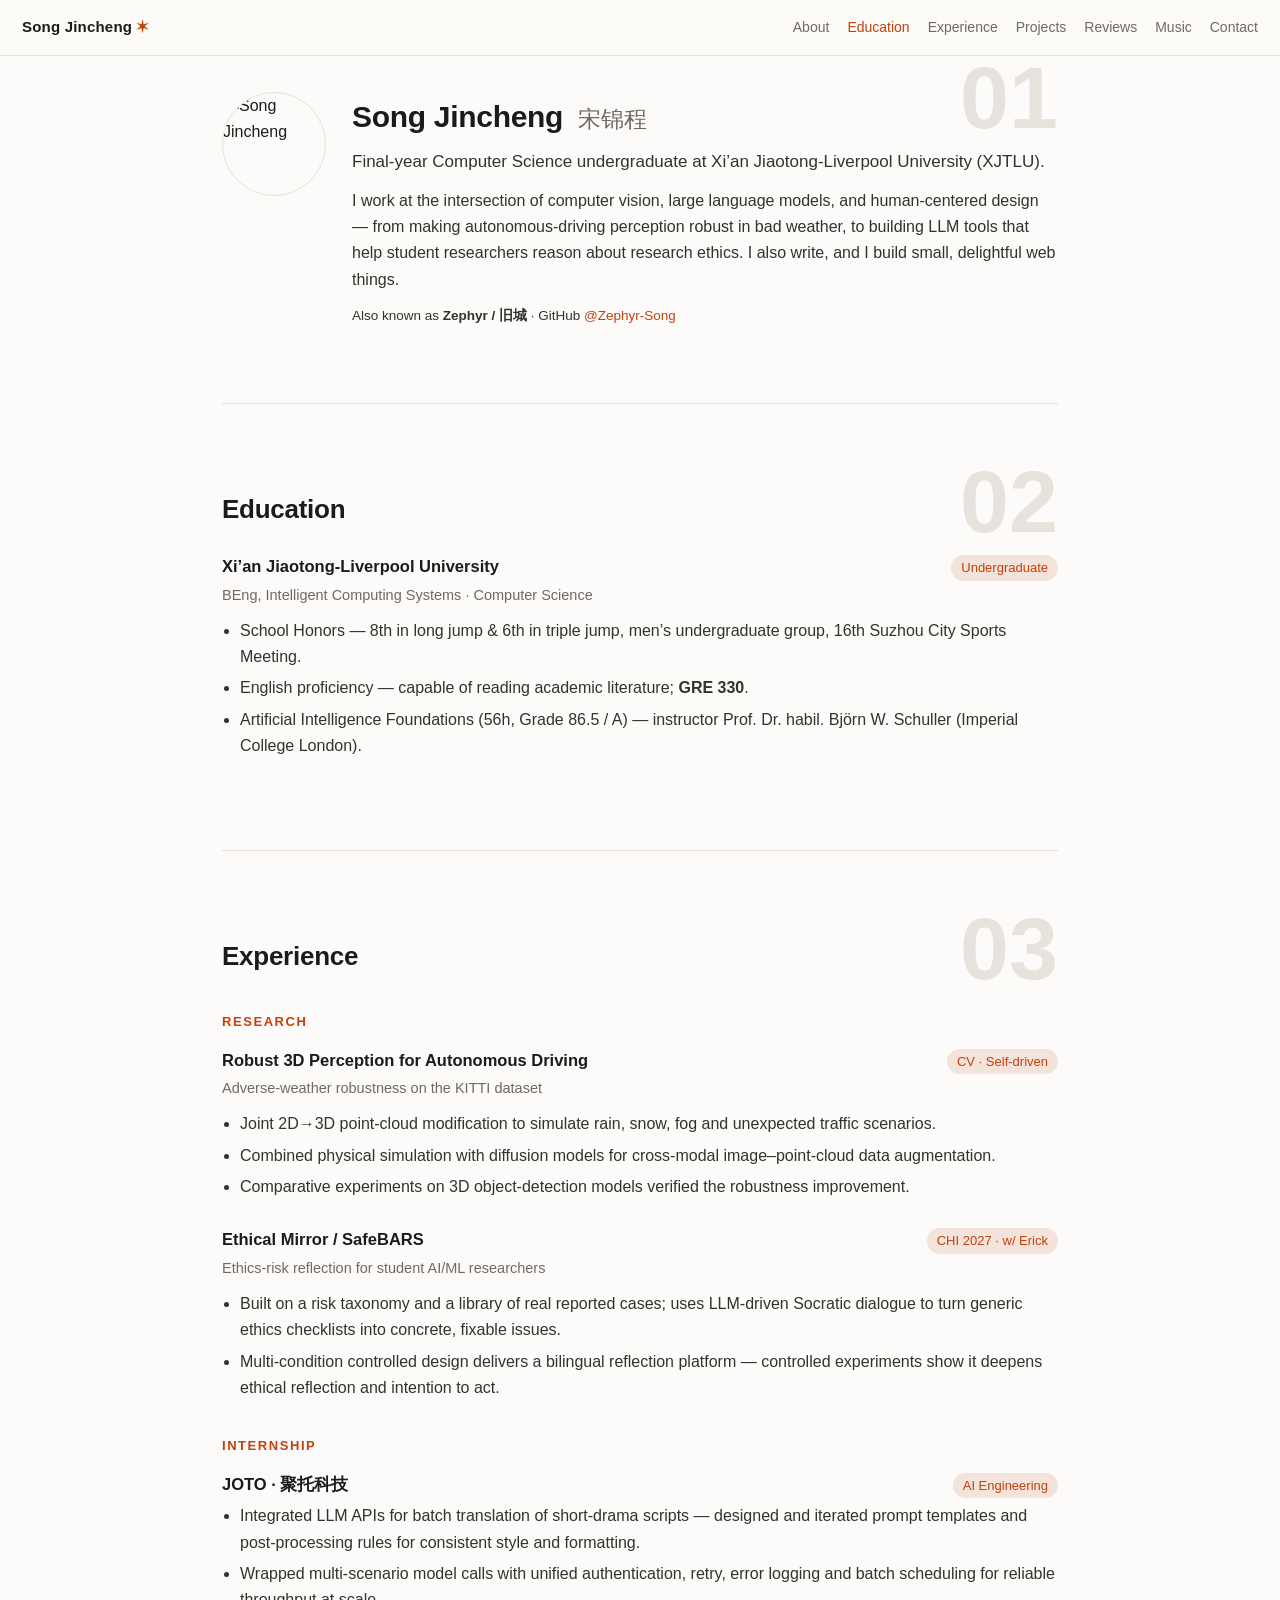
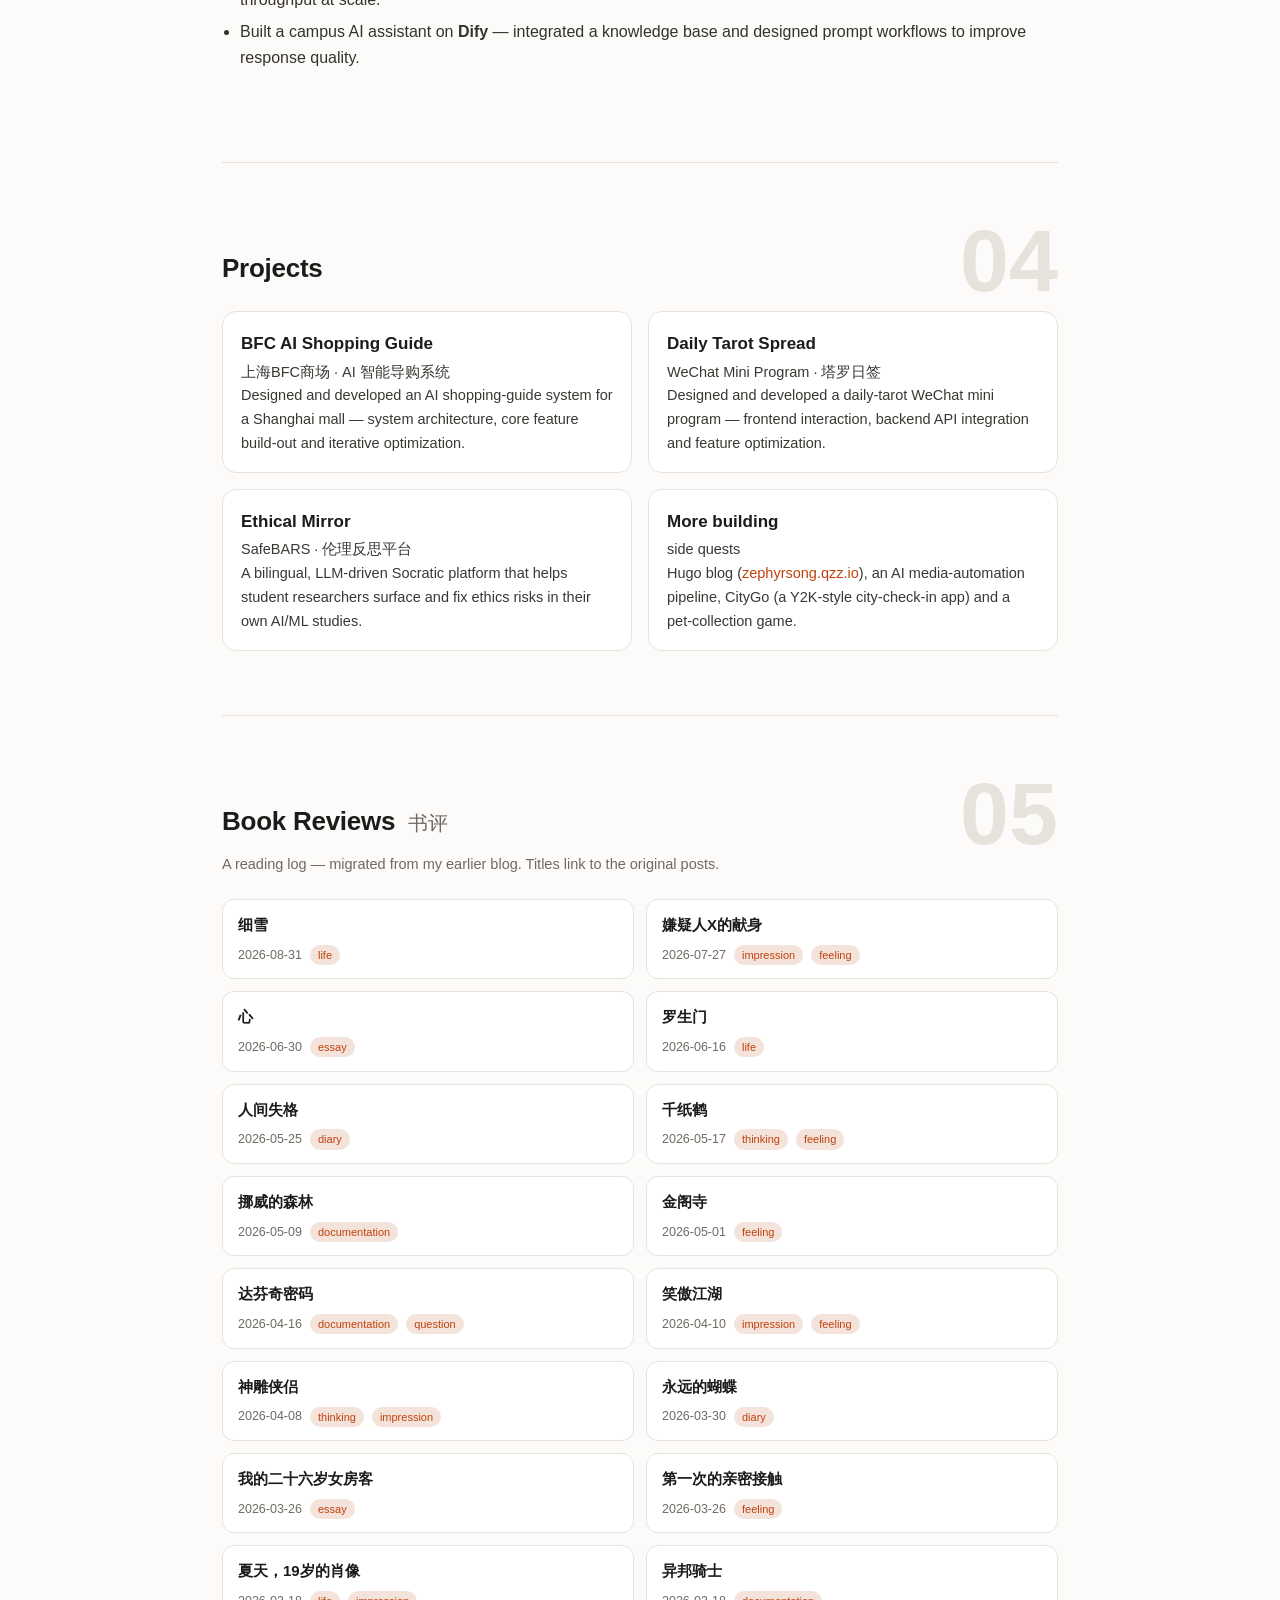
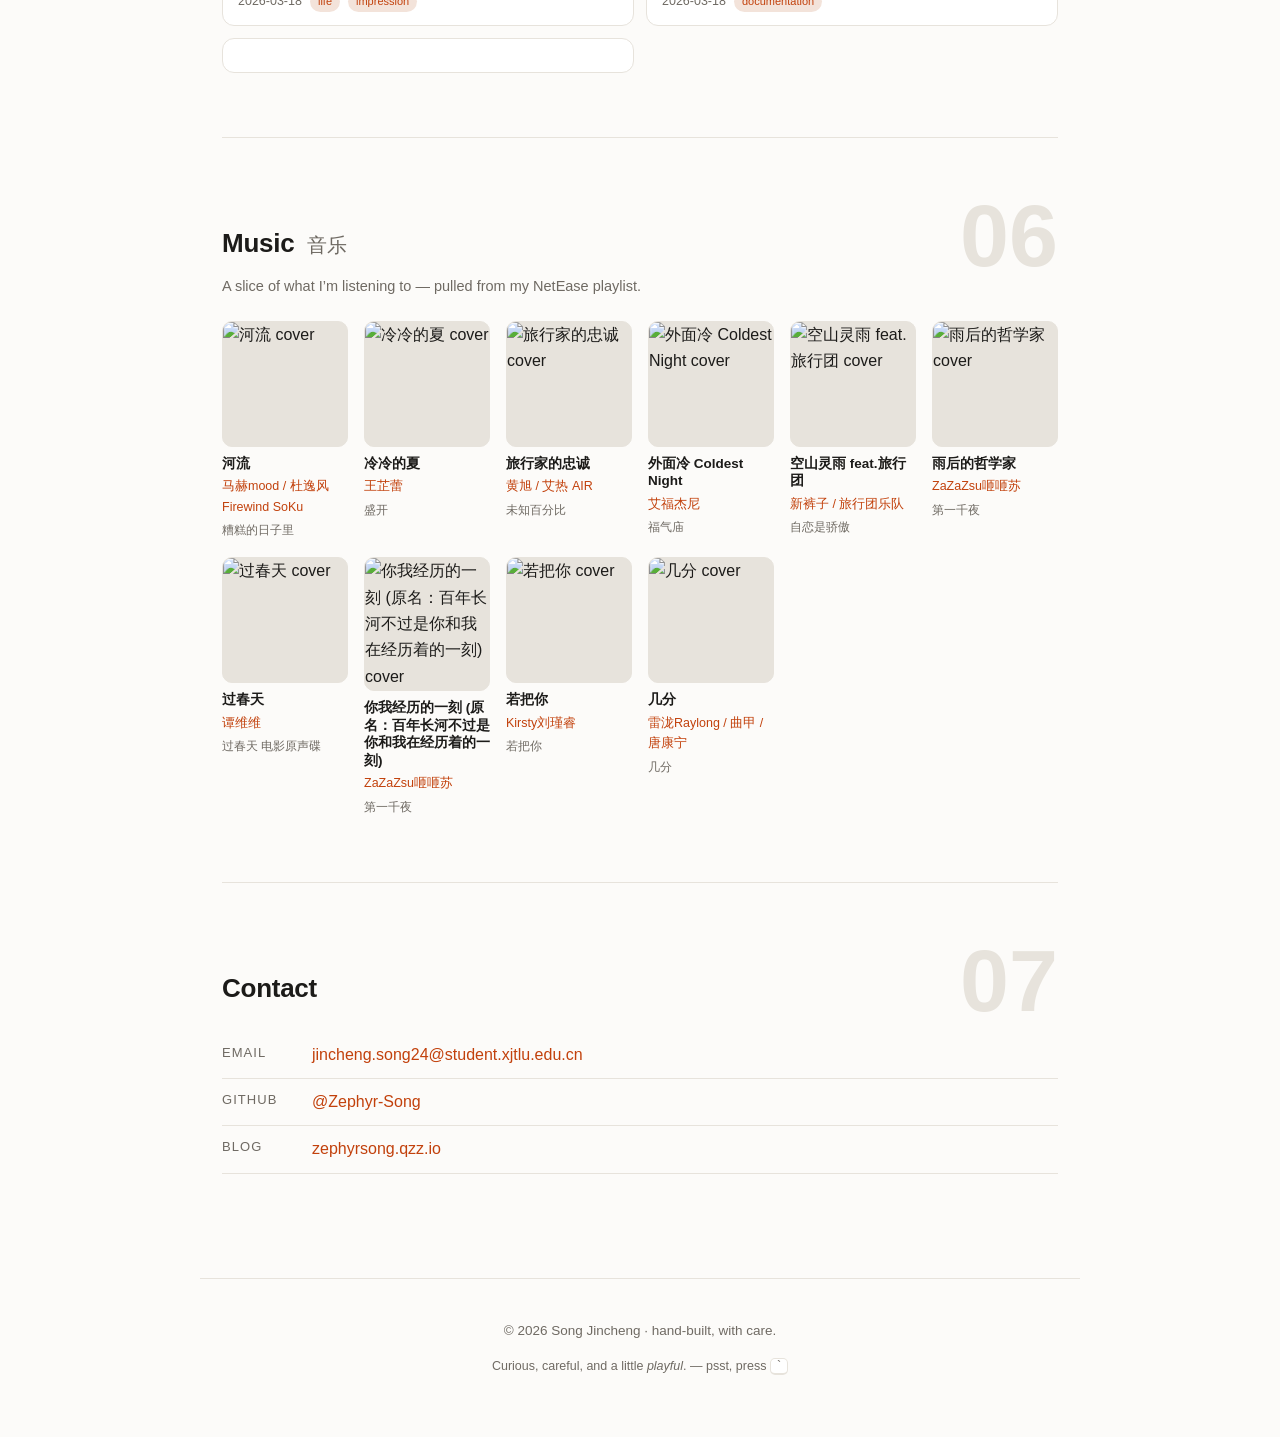
==== index.html @ d96e7414 "Build hand-crafted personal site: academic single-page, with book-review & music modules" ====
<!DOCTYPE html>
<html lang="en">
<head>
  <meta charset="utf-8">
  <meta name="viewport" content="width=device-width, initial-scale=1">
  <title>Song Jincheng &middot; 宋锦程</title>
  <meta name="description" content="Song Jincheng (宋锦程) — CS undergraduate at XJTLU. CV, research, projects, book reviews and music.">
  <link rel="stylesheet" href="assets/css/style.css">
</head>
<body>

    <header class="nav" id="top">
      <a class="brand" href="#top">Song Jincheng <span class="brand-mark">&#10038;</span></a>
      <nav class="nav-links">
        <a href="#about">About</a>
        <a href="#education">Education</a>
        <a href="#experience">Experience</a>
        <a href="#projects">Projects</a>
        <a href="#reviews">Reviews</a>
        <a href="#music">Music</a>
        <a href="#contact">Contact</a>
      </nav>
    </header>
<main>

    <section class="section" id="about">
      <div class="sec-num">01</div>
      <div class="about-inner">
        <img class="avatar" src="https://github.com/Zephyr-Song.png" alt="Song Jincheng">
        <div class="about-text">
          <h1>Song Jincheng <span class="cn">宋锦程</span></h1>
          <p class="lede">Final-year Computer Science undergraduate at Xi&rsquo;an Jiaotong-Liverpool University (XJTLU).</p>
          <p>I work at the intersection of computer vision, large language models, and human-centered design &mdash; from making autonomous-driving perception robust in bad weather, to building LLM tools that help student researchers reason about research ethics. I also write, and I build small, delightful web things.</p>
          <p class="micro">Also known as <strong>Zephyr / 旧城</strong> &middot; GitHub <a href="https://github.com/Zephyr-Song" target="_blank" rel="noopener">@Zephyr-Song</a></p>
        </div>
      </div>
    </section>

    <section class="section" id="education">
      <div class="sec-num">02</div>
      <h2>Education</h2>
      <div class="entry">
        <div class="entry-head">
          <span class="entry-where">Xi&rsquo;an Jiaotong-Liverpool University</span>
          <span class="entry-when">Undergraduate</span>
        </div>
        <div class="entry-sub">BEng, Intelligent Computing Systems &middot; Computer Science</div>
        <ul class="bullets">
          <li>School Honors &mdash; 8th in long jump &amp; 6th in triple jump, men&rsquo;s undergraduate group, 16th Suzhou City Sports Meeting.</li>
          <li>English proficiency &mdash; capable of reading academic literature; <strong>GRE 330</strong>.</li>
          <li>Artificial Intelligence Foundations (56h, Grade 86.5 / A) &mdash; instructor Prof. Dr. habil. Bj&ouml;rn W. Schuller (Imperial College London).</li>
        </ul>
      </div>
    </section>

    <section class="section" id="experience">
      <div class="sec-num">03</div>
      <h2>Experience</h2>

      <h3 class="grp">Research</h3>
      <div class="entry">
        <div class="entry-head"><span class="entry-where">Robust 3D Perception for Autonomous Driving</span><span class="entry-when">CV &middot; Self-driven</span></div>
        <div class="entry-sub">Adverse-weather robustness on the KITTI dataset</div>
        <ul class="bullets">
          <li>Joint 2D&rarr;3D point-cloud modification to simulate rain, snow, fog and unexpected traffic scenarios.</li>
          <li>Combined physical simulation with diffusion models for cross-modal image&ndash;point-cloud data augmentation.</li>
          <li>Comparative experiments on 3D object-detection models verified the robustness improvement.</li>
        </ul>
      </div>
      <div class="entry">
        <div class="entry-head"><span class="entry-where">Ethical Mirror / SafeBARS</span><span class="entry-when">CHI 2027 &middot; w/ Erick</span></div>
        <div class="entry-sub">Ethics-risk reflection for student AI/ML researchers</div>
        <ul class="bullets">
          <li>Built on a risk taxonomy and a library of real reported cases; uses LLM-driven Socratic dialogue to turn generic ethics checklists into concrete, fixable issues.</li>
          <li>Multi-condition controlled design delivers a bilingual reflection platform &mdash; controlled experiments show it deepens ethical reflection and intention to act.</li>
        </ul>
      </div>

      <h3 class="grp">Internship</h3>
      <div class="entry">
        <div class="entry-head"><span class="entry-where">JOTO &middot; 聚托科技</span><span class="entry-when">AI Engineering</span></div>
        <ul class="bullets">
          <li>Integrated LLM APIs for batch translation of short-drama scripts &mdash; designed and iterated prompt templates and post-processing rules for consistent style and formatting.</li>
          <li>Wrapped multi-scenario model calls with unified authentication, retry, error logging and batch scheduling for reliable throughput at scale.</li>
          <li>Built a campus AI assistant on <strong>Dify</strong> &mdash; integrated a knowledge base and designed prompt workflows to improve response quality.</li>
        </ul>
      </div>
    </section>

    <section class="section" id="projects">
      <div class="sec-num">04</div>
      <h2>Projects</h2>
      <div class="cards">
        <div class="card">
          <h3>BFC AI Shopping Guide</h3>
          <p class="card-sub">上海BFC商场 &middot; AI 智能导购系统</p>
          <p>Designed and developed an AI shopping-guide system for a Shanghai mall &mdash; system architecture, core feature build-out and iterative optimization.</p>
        </div>
        <div class="card">
          <h3>Daily Tarot Spread</h3>
          <p class="card-sub">WeChat Mini Program &middot; 塔罗日签</p>
          <p>Designed and developed a daily-tarot WeChat mini program &mdash; frontend interaction, backend API integration and feature optimization.</p>
        </div>
        <div class="card">
          <h3>Ethical Mirror</h3>
          <p class="card-sub">SafeBARS &middot; 伦理反思平台</p>
          <p>A bilingual, LLM-driven Socratic platform that helps student researchers surface and fix ethics risks in their own AI/ML studies.</p>
        </div>
        <div class="card">
          <h3>More building</h3>
          <p class="card-sub">side quests</p>
          <p>Hugo blog (<a href="https://zephyrsong.qzz.io" target="_blank" rel="noopener">zephyrsong.qzz.io</a>), an AI media-automation pipeline, CityGo (a Y2K-style city-check-in app) and a pet-collection game.</p>
        </div>
      </div>
    </section>

    <section class="section" id="reviews">
      <div class="sec-num">05</div>
      <h2>Book Reviews <span class="cn">书评</span></h2>
      <p class="sec-note">A reading log &mdash; migrated from my earlier blog. Titles link to the original posts.</p>
      <div class="rev-grid">
      <a class="rev" href="https://zephyr-song.github.io/post/xi-xue.html" target="_blank" rel="noopener">
        <span class="rev-title">细雪</span>
        <span class="rev-meta"><span class="rev-date">2026-08-31</span><span class="tag">life</span></span>
      </a>
      <a class="rev" href="https://zephyr-song.github.io/post/xian-yi-ren-X-de-xian-shen.html" target="_blank" rel="noopener">
        <span class="rev-title">嫌疑人X的献身</span>
        <span class="rev-meta"><span class="rev-date">2026-07-27</span><span class="tag">impression</span><span class="tag">feeling</span></span>
      </a>
      <a class="rev" href="https://zephyr-song.github.io/post/xin.html" target="_blank" rel="noopener">
        <span class="rev-title">心</span>
        <span class="rev-meta"><span class="rev-date">2026-06-30</span><span class="tag">essay</span></span>
      </a>
      <a class="rev" href="https://zephyr-song.github.io/post/luo-sheng-men.html" target="_blank" rel="noopener">
        <span class="rev-title">罗生门</span>
        <span class="rev-meta"><span class="rev-date">2026-06-16</span><span class="tag">life</span></span>
      </a>
      <a class="rev" href="https://zephyr-song.github.io/post/ren-jian-shi-ge.html" target="_blank" rel="noopener">
        <span class="rev-title">人间失格</span>
        <span class="rev-meta"><span class="rev-date">2026-05-25</span><span class="tag">diary</span></span>
      </a>
      <a class="rev" href="https://zephyr-song.github.io/post/qian-zhi-he.html" target="_blank" rel="noopener">
        <span class="rev-title">千纸鹤</span>
        <span class="rev-meta"><span class="rev-date">2026-05-17</span><span class="tag">thinking</span><span class="tag">feeling</span></span>
      </a>
      <a class="rev" href="https://zephyr-song.github.io/post/nuo-wei-de-sen-lin.html" target="_blank" rel="noopener">
        <span class="rev-title">挪威的森林</span>
        <span class="rev-meta"><span class="rev-date">2026-05-09</span><span class="tag">documentation</span></span>
      </a>
      <a class="rev" href="https://zephyr-song.github.io/post/jin-ge-si.html" target="_blank" rel="noopener">
        <span class="rev-title">金阁寺</span>
        <span class="rev-meta"><span class="rev-date">2026-05-01</span><span class="tag">feeling</span></span>
      </a>
      <a class="rev" href="https://zephyr-song.github.io/post/da-fen-qi-mi-ma.html" target="_blank" rel="noopener">
        <span class="rev-title">达芬奇密码</span>
        <span class="rev-meta"><span class="rev-date">2026-04-16</span><span class="tag">documentation</span><span class="tag">question</span></span>
      </a>
      <a class="rev" href="https://zephyr-song.github.io/post/xiao-ao-jiang-hu.html" target="_blank" rel="noopener">
        <span class="rev-title">笑傲江湖</span>
        <span class="rev-meta"><span class="rev-date">2026-04-10</span><span class="tag">impression</span><span class="tag">feeling</span></span>
      </a>
      <a class="rev" href="https://zephyr-song.github.io/post/shen-diao-xia-lv.html" target="_blank" rel="noopener">
        <span class="rev-title">神雕侠侣</span>
        <span class="rev-meta"><span class="rev-date">2026-04-08</span><span class="tag">thinking</span><span class="tag">impression</span></span>
      </a>
      <a class="rev" href="https://zephyr-song.github.io/post/yong-yuan-de-hu-die.html" target="_blank" rel="noopener">
        <span class="rev-title">永远的蝴蝶</span>
        <span class="rev-meta"><span class="rev-date">2026-03-30</span><span class="tag">diary</span></span>
      </a>
      <a class="rev" href="https://zephyr-song.github.io/post/wo-de-er-shi-liu-sui-nv-fang-ke.html" target="_blank" rel="noopener">
        <span class="rev-title">我的二十六岁女房客</span>
        <span class="rev-meta"><span class="rev-date">2026-03-26</span><span class="tag">essay</span></span>
      </a>
      <a class="rev" href="https://zephyr-song.github.io/post/di-yi-ci-de-qin-mi-jie-chu.html" target="_blank" rel="noopener">
        <span class="rev-title">第一次的亲密接触</span>
        <span class="rev-meta"><span class="rev-date">2026-03-26</span><span class="tag">feeling</span></span>
      </a>
      <a class="rev" href="https://zephyr-song.github.io/post/xia-tian-%EF%BC%8C19-sui-de-xiao-xiang.html" target="_blank" rel="noopener">
        <span class="rev-title">夏天，19岁的肖像</span>
        <span class="rev-meta"><span class="rev-date">2026-03-18</span><span class="tag">life</span><span class="tag">impression</span></span>
      </a>
      <a class="rev" href="https://zephyr-song.github.io/post/yi-bang-qi-shi.html" target="_blank" rel="noopener">
        <span class="rev-title">异邦骑士</span>
        <span class="rev-meta"><span class="rev-date">2026-03-18</span><span class="tag">documentation</span></span>
      </a>
      <a class="rev" href="https://zephyr-song.github.io/" target="_blank" rel="noopener">
        <span class="rev-title"></span>
        <span class="rev-meta"><span class="rev-date"></span></span>
      </a>
      </div>
    </section>

    <section class="section" id="music">
      <div class="sec-num">06</div>
      <h2>Music <span class="cn">音乐</span></h2>
      <p class="sec-note">A slice of what I&rsquo;m listening to &mdash; pulled from my NetEase playlist.</p>
      <div class="song-grid">
      <a class="song" href="https://music.163.com/song/1984760613" target="_blank" rel="noopener">
        <img class="song-cover" src="https://p1.music.126.net/5ErjBLJU9mWMwHNBQy1m-Q==/109951167911889678.jpg" alt="河流 cover" loading="lazy">
        <span class="song-name">河流</span>
        <span class="song-artist">马赫mood / 杜逸风 Firewind SoKu</span>
        <span class="song-album">糟糕的日子里</span>
      </a>
      <a class="song" href="https://music.163.com/song/301422" target="_blank" rel="noopener">
        <img class="song-cover" src="https://p1.music.126.net/EYix8CdqZOviMZ_Euqau9w==/109951165646254921.jpg" alt="冷冷的夏 cover" loading="lazy">
        <span class="song-name">冷冷的夏</span>
        <span class="song-artist">王芷蕾</span>
        <span class="song-album">盛开</span>
      </a>
      <a class="song" href="https://music.163.com/song/2079429439" target="_blank" rel="noopener">
        <img class="song-cover" src="https://p1.music.126.net/SCmkhEuQrtuNfhMI4yd2zw==/109951172952616050.jpg" alt="旅行家的忠诚 cover" loading="lazy">
        <span class="song-name">旅行家的忠诚</span>
        <span class="song-artist">黄旭 / 艾热 AIR</span>
        <span class="song-album">未知百分比</span>
      </a>
      <a class="song" href="https://music.163.com/song/1982964017" target="_blank" rel="noopener">
        <img class="song-cover" src="https://p1.music.126.net/Ys5vNDeYfrZpRXInlh3t5g==/109951167893726311.jpg" alt="外面冷 Coldest Night cover" loading="lazy">
        <span class="song-name">外面冷 Coldest Night</span>
        <span class="song-artist">艾福杰尼</span>
        <span class="song-album">福气庙</span>
      </a>
      <a class="song" href="https://music.163.com/song/2712645752" target="_blank" rel="noopener">
        <img class="song-cover" src="https://p1.music.126.net/arfLbEKWiZlHnSkC-FQacw==/109951172161804297.jpg" alt="空山灵雨 feat.旅行团 cover" loading="lazy">
        <span class="song-name">空山灵雨 feat.旅行团</span>
        <span class="song-artist">新裤子 / 旅行团乐队</span>
        <span class="song-album">自恋是骄傲</span>
      </a>
      <a class="song" href="https://music.163.com/song/2649850191" target="_blank" rel="noopener">
        <img class="song-cover" src="https://p1.music.126.net/mcywVZFTWOiB92rH5fM8LA==/109951170242389679.jpg" alt="雨后的哲学家 cover" loading="lazy">
        <span class="song-name">雨后的哲学家</span>
        <span class="song-artist">ZaZaZsu咂咂苏</span>
        <span class="song-album">第一千夜</span>
      </a>
      <a class="song" href="https://music.163.com/song/1346093339" target="_blank" rel="noopener">
        <img class="song-cover" src="https://p1.music.126.net/R0zGFUOIUdm0JQK9oS71ZQ==/109951163927210402.jpg" alt="过春天 cover" loading="lazy">
        <span class="song-name">过春天</span>
        <span class="song-artist">谭维维</span>
        <span class="song-album">过春天 电影原声碟</span>
      </a>
      <a class="song" href="https://music.163.com/song/2655065698" target="_blank" rel="noopener">
        <img class="song-cover" src="https://p1.music.126.net/mcywVZFTWOiB92rH5fM8LA==/109951170242389679.jpg" alt="你我经历的一刻 (原名：百年长河不过是你和我在经历着的一刻) cover" loading="lazy">
        <span class="song-name">你我经历的一刻 (原名：百年长河不过是你和我在经历着的一刻)</span>
        <span class="song-artist">ZaZaZsu咂咂苏</span>
        <span class="song-album">第一千夜</span>
      </a>
      <a class="song" href="https://music.163.com/song/865632948" target="_blank" rel="noopener">
        <img class="song-cover" src="https://p1.music.126.net/M877M2-VhWZiLPVFORf9iQ==/109951163401482434.jpg" alt="若把你 cover" loading="lazy">
        <span class="song-name">若把你</span>
        <span class="song-artist">Kirsty刘瑾睿</span>
        <span class="song-album">若把你</span>
      </a>
      <a class="song" href="https://music.163.com/song/2156910268" target="_blank" rel="noopener">
        <img class="song-cover" src="https://p1.music.126.net/YWKXvgtSxP_M3h4VdBZxtQ==/109951169598064133.jpg" alt="几分 cover" loading="lazy">
        <span class="song-name">几分</span>
        <span class="song-artist">雷泷Raylong / 曲甲 / 唐康宁</span>
        <span class="song-album">几分</span>
      </a>
      </div>
    </section>

    <section class="section" id="contact">
      <div class="sec-num">07</div>
      <h2>Contact</h2>
      <ul class="contact-list">
        <li><span>Email</span><a href="mailto:jincheng.song24@student.xjtlu.edu.cn">jincheng.song24@student.xjtlu.edu.cn</a></li>
        <li><span>GitHub</span><a href="https://github.com/Zephyr-Song" target="_blank" rel="noopener">@Zephyr-Song</a></li>
        <li><span>Blog</span><a href="https://zephyrsong.qzz.io" target="_blank" rel="noopener">zephyrsong.qzz.io</a></li>
      </ul>
    </section>
</main>

    <footer class="footer">
      <p>&copy; 2026 Song Jincheng &middot; hand-built, with care.</p>
      <p class="foot-note">Curious, careful, and a little <em>playful</em>. &mdash; psst, press <kbd>`</kbd></p>
    </footer>
<script src="assets/js/main.js"></script>
</body>
</html>
---- assets/css/style.css ----
:root{
  --bg:#fcfbf9;
  --fg:#1c1b19;
  --muted:#6f6a63;
  --line:#e7e3dc;
  --accent:#c2410c;
  --accent-soft:#f3e3da;
  --card:#ffffff;
  --maxw:880px;
  --nav-h:56px;
  --sans:-apple-system,BlinkMacSystemFont,"Segoe UI",Roboto,"Helvetica Neue","PingFang SC","Hiragino Sans GB","Microsoft YaHei",sans-serif;
}
*{box-sizing:border-box;}
html{scroll-behavior:smooth;}
body{
  margin:0;background:var(--bg);color:var(--fg);
  font-family:var(--sans);font-size:16px;line-height:1.65;
  -webkit-font-smoothing:antialiased;
}
a{color:var(--accent);text-decoration:none;}
a:hover{text-decoration:underline;}

/* ---------- nav ---------- */
.nav{
  position:fixed;top:0;left:0;right:0;height:var(--nav-h);z-index:50;
  display:flex;align-items:center;justify-content:space-between;
  padding:0 22px;background:rgba(252,251,249,.86);
  backdrop-filter:saturate(180%) blur(10px);border-bottom:1px solid var(--line);
}
.brand{font-weight:700;letter-spacing:.2px;color:var(--fg);font-size:15px;}
.brand:hover{text-decoration:none;}
.brand-mark{color:var(--accent);}
.nav-links{display:flex;gap:18px;}
.nav-links a{color:var(--muted);font-size:14px;font-weight:500;}
.nav-links a:hover,.nav-links a.active{color:var(--accent);text-decoration:none;}

/* ---------- layout ---------- */
main{max-width:var(--maxw);margin:0 auto;padding:0 22px;}
.section{position:relative;padding:84px 0 64px;border-top:1px solid var(--line);scroll-margin-top:var(--nav-h);}
.section:first-of-type{border-top:none;}
.sec-num{
  position:absolute;top:54px;right:0;font-size:88px;font-weight:800;
  color:var(--line);line-height:1;user-select:none;pointer-events:none;
}
h2{font-size:26px;margin:0 0 22px;letter-spacing:-.01em;}
h3.grp{font-size:13px;text-transform:uppercase;letter-spacing:.12em;color:var(--accent);margin:34px 0 14px;}
.cn{color:var(--muted);font-weight:500;font-size:.78em;margin-left:.3em;}
.sec-note{color:var(--muted);margin:-12px 0 22px;font-size:14.5px;}

/* ---------- about ---------- */
.about-inner{display:flex;gap:26px;align-items:flex-start;margin-top:8px;}
.avatar{width:104px;height:104px;border-radius:50%;object-fit:cover;border:1px solid var(--line);flex:none;}
.about-text h1{font-size:30px;margin:0 0 6px;letter-spacing:-.01em;}
.lede{font-size:17px;color:var(--fg);margin:0 0 12px;}
.about-text p{margin:0 0 12px;color:#34322e;}
.micro{font-size:13.5px;color:var(--muted);}

/* ---------- entries ---------- */
.entry{margin-bottom:26px;}
.entry-head{display:flex;justify-content:space-between;align-items:baseline;gap:12px;flex-wrap:wrap;}
.entry-where{font-weight:650;font-size:16.5px;}
.entry-when{font-size:13px;color:var(--accent);background:var(--accent-soft);padding:2px 10px;border-radius:999px;white-space:nowrap;}
.entry-sub{color:var(--muted);font-size:14.5px;margin:3px 0 10px;}
.bullets{margin:0;padding-left:18px;color:#34322e;}
.bullets li{margin:5px 0;}

/* ---------- cards ---------- */
.cards{display:grid;grid-template-columns:repeat(2,1fr);gap:16px;}
.card{background:var(--card);border:1px solid var(--line);border-radius:14px;padding:18px 18px 16px;transition:transform .15s ease,box-shadow .15s ease;}
.card:hover{transform:translateY(-3px);box-shadow:0 8px 24px rgba(0,0,0,.06);}
.card h3{margin:0 0 2px;font-size:17px;}
.card-sub{color:var(--accent);font-size:13px;margin:0 0 10px;font-weight:500;}
.card p{margin:0;font-size:14.5px;color:#3a3833;}

/* ---------- book reviews ---------- */
.rev-grid{display:grid;grid-template-columns:repeat(2,1fr);gap:12px;}
.rev{display:block;background:var(--card);border:1px solid var(--line);border-radius:12px;padding:13px 15px;transition:border-color .15s ease,transform .15s ease;}
.rev:hover{border-color:var(--accent);transform:translateY(-2px);text-decoration:none;}
.rev-title{display:block;font-weight:600;color:var(--fg);font-size:15px;margin-bottom:7px;}
.rev-meta{display:flex;align-items:center;gap:8px;flex-wrap:wrap;}
.rev-date{font-size:12.5px;color:var(--muted);}
.tag{font-size:11px;color:var(--accent);background:var(--accent-soft);padding:1px 8px;border-radius:999px;}

/* ---------- music ---------- */
.song-grid{display:grid;grid-template-columns:repeat(auto-fill,minmax(120px,1fr));gap:16px;}
.song{display:flex;flex-direction:column;gap:4px;color:var(--fg);}
.song:hover{text-decoration:none;}
.song-cover{width:100%;aspect-ratio:1/1;border-radius:10px;object-fit:cover;border:1px solid var(--line);background:var(--line);}
.song-name{font-weight:600;font-size:13.5px;line-height:1.3;margin-top:4px;}
.song-artist{font-size:12.5px;color:var(--accent);}
.song-album{font-size:12px;color:var(--muted);overflow:hidden;text-overflow:ellipsis;white-space:nowrap;}

/* ---------- contact ---------- */
.contact-list{list-style:none;padding:0;margin:0;}
.contact-list li{display:flex;gap:16px;padding:10px 0;border-bottom:1px solid var(--line);}
.contact-list span{width:74px;color:var(--muted);font-size:13px;text-transform:uppercase;letter-spacing:.08em;flex:none;}

/* ---------- footer ---------- */
.footer{max-width:var(--maxw);margin:40px auto 0;padding:28px 22px 60px;border-top:1px solid var(--line);color:var(--muted);font-size:13.5px;text-align:center;}
.foot-note{margin:6px 0 0;font-size:12.5px;}
.foot-note kbd{background:var(--card);border:1px solid var(--line);border-bottom-width:2px;border-radius:5px;padding:0 6px;font-family:var(--sans);}

/* ---------- responsive ---------- */
@media (max-width:640px){
  .nav-links{gap:12px;font-size:13px;}
  .nav-links a{font-size:13px;}
  .sec-num{font-size:64px;top:60px;}
  .about-inner{flex-direction:column;gap:16px;}
  .cards,.rev-grid{grid-template-columns:1fr;}
  .song-grid{grid-template-columns:repeat(auto-fill,minmax(100px,1fr));}
}
@media (max-width:420px){
  .nav{padding:0 12px;}
  .nav-links{gap:9px;}
}
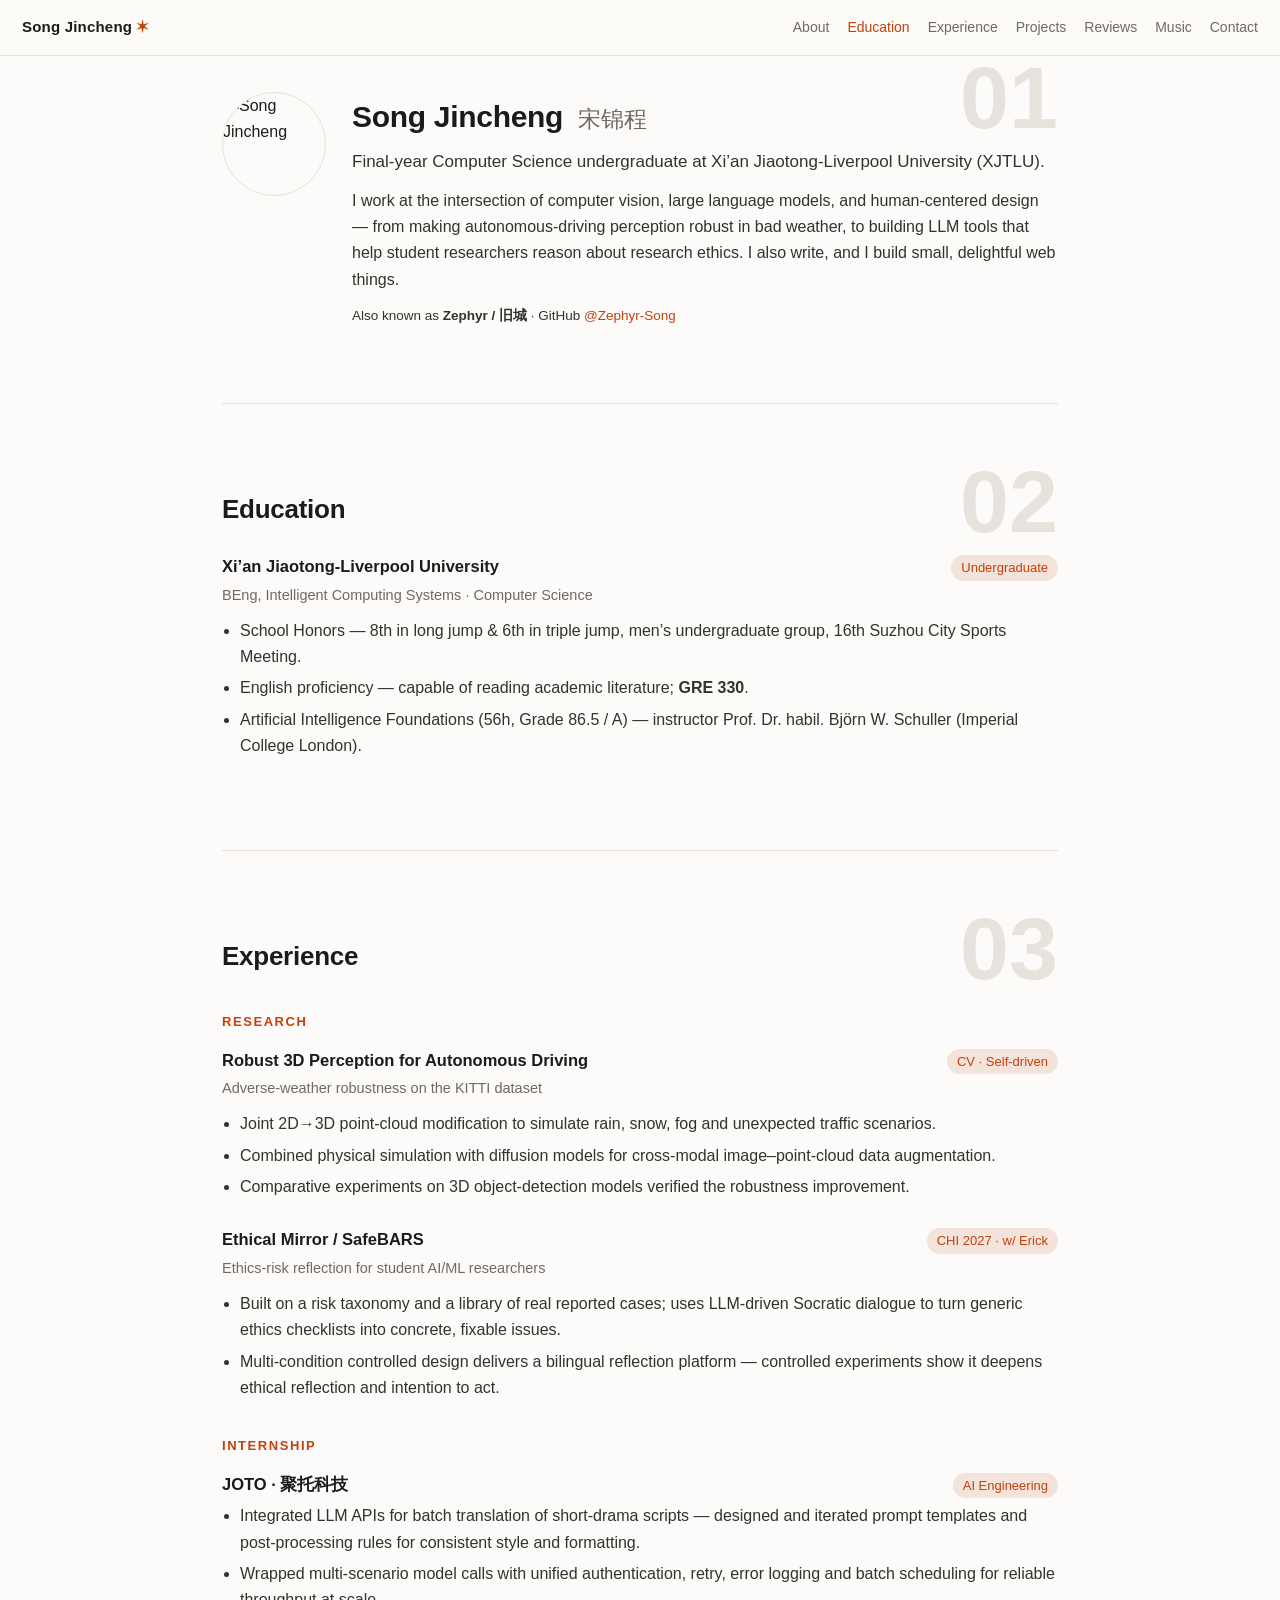
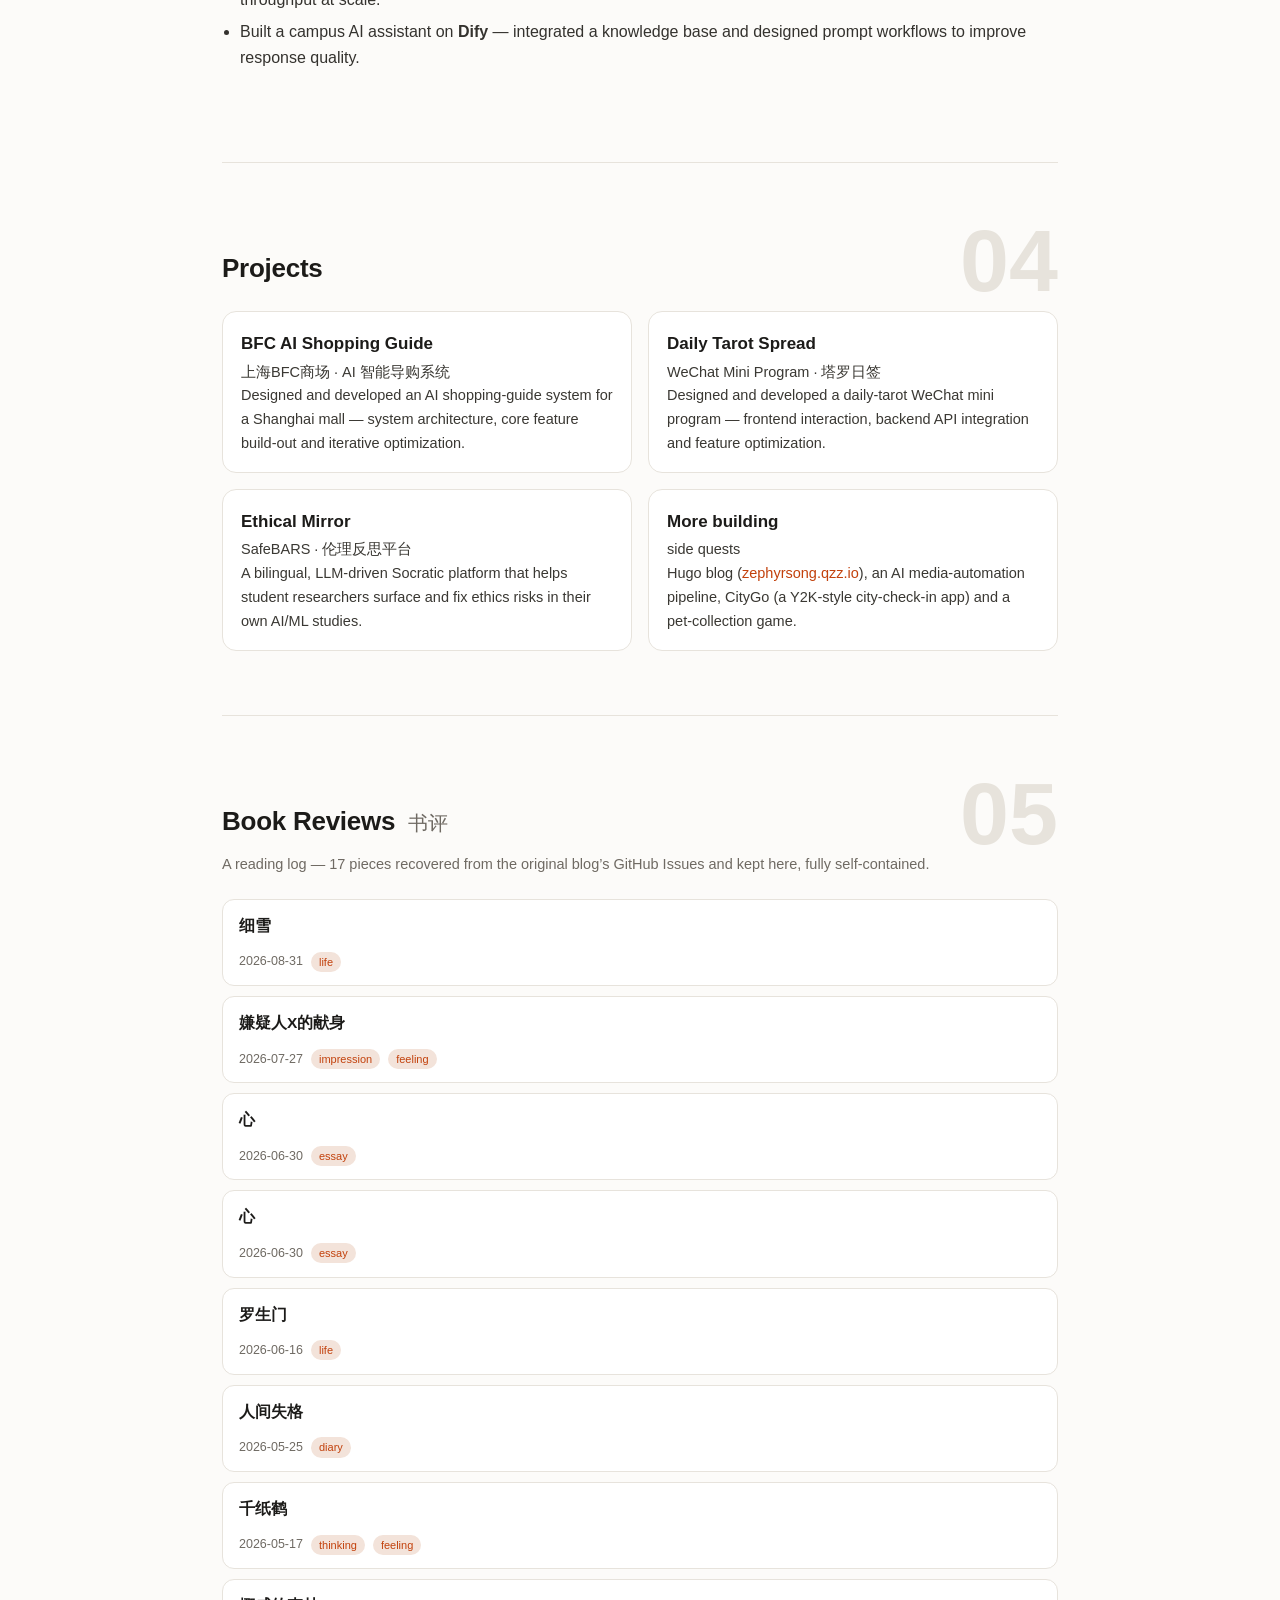
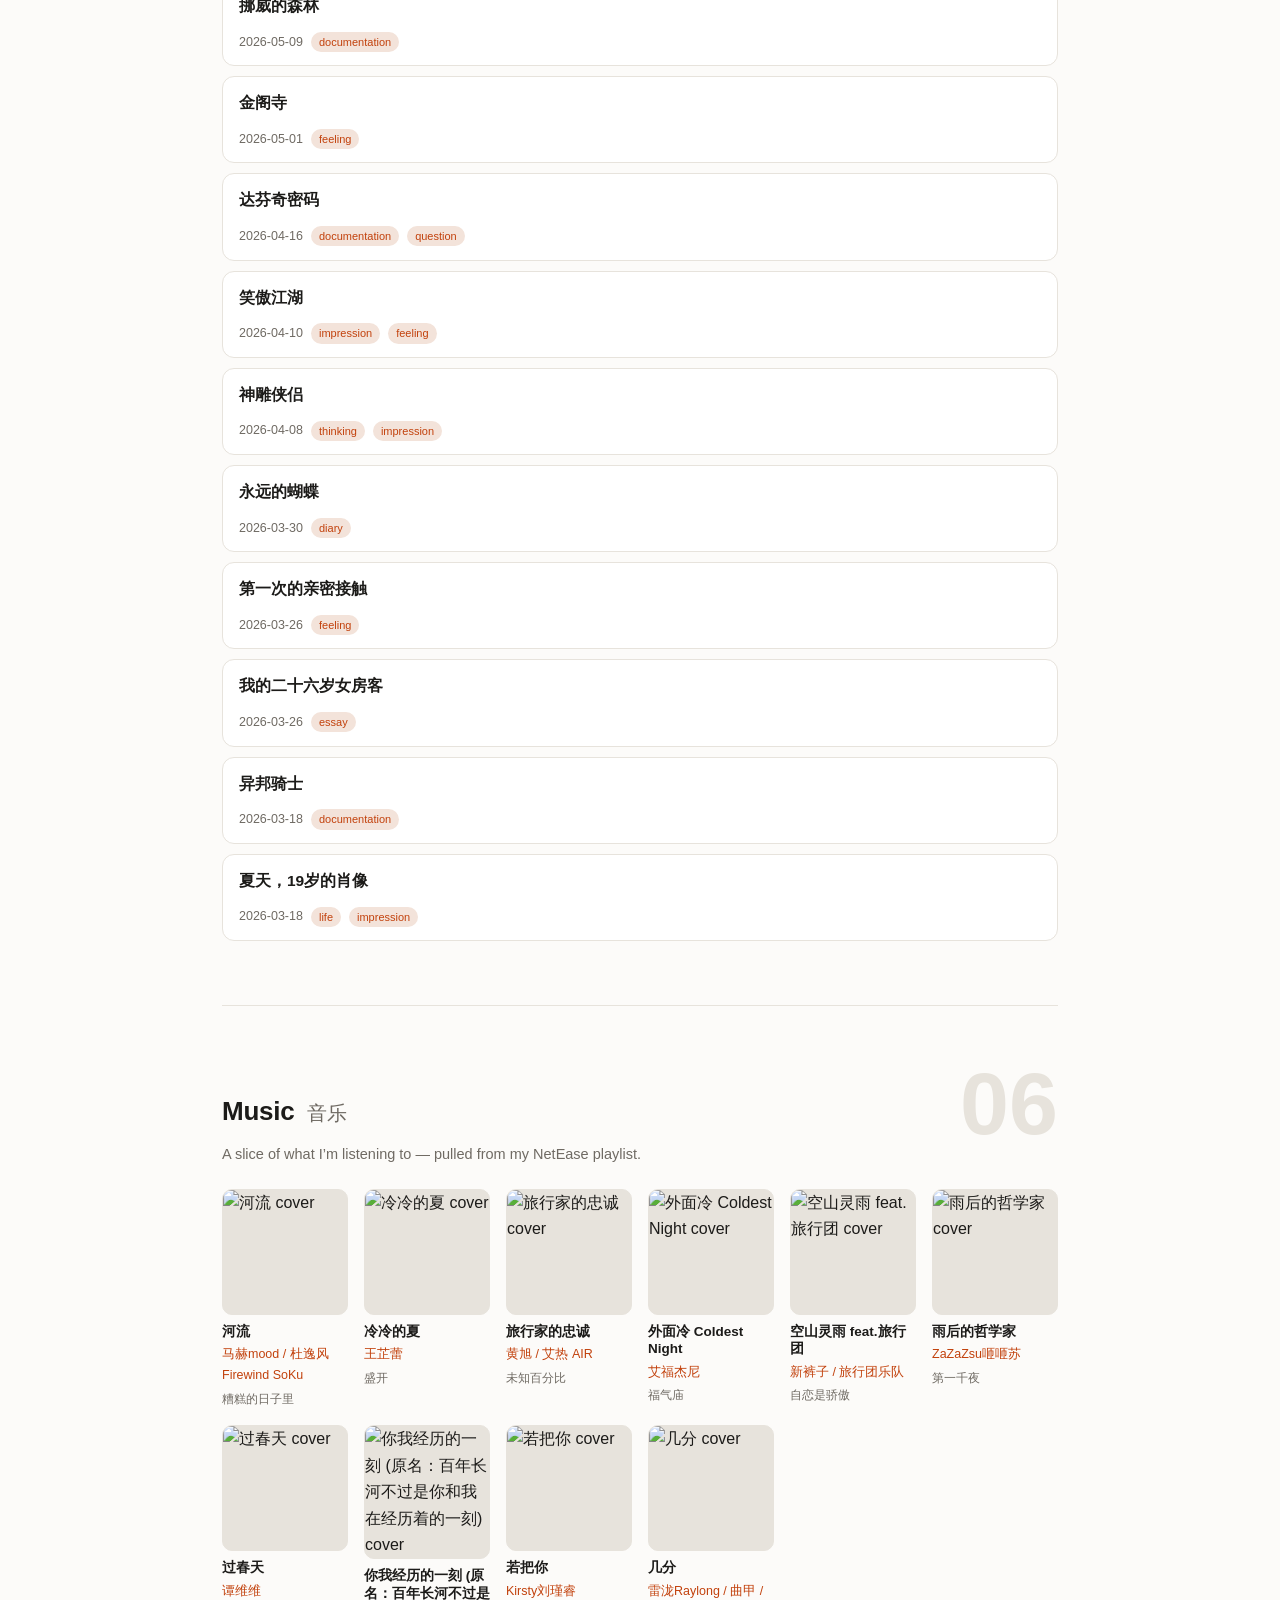
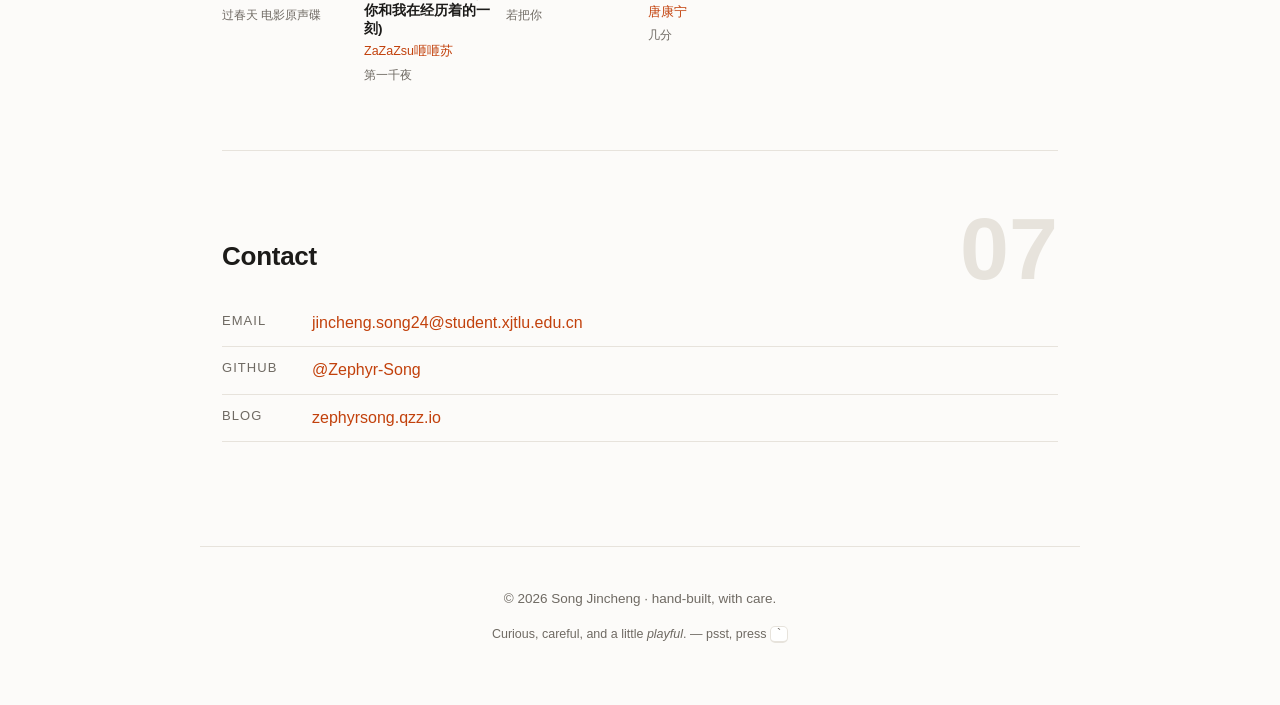
==== commit f7ac5bd9: "Inline-migrate 17 book reviews from GitHub Issues (self-contained, no Gmeek dependency)" ====
--- a/index.html
+++ b/index.html
@@ -117,76 +117,414 @@
     <section class="section" id="reviews">
       <div class="sec-num">05</div>
       <h2>Book Reviews <span class="cn">书评</span></h2>
-      <p class="sec-note">A reading log &mdash; migrated from my earlier blog. Titles link to the original posts.</p>
-      <div class="rev-grid">
-      <a class="rev" href="https://zephyr-song.github.io/post/xi-xue.html" target="_blank" rel="noopener">
-        <span class="rev-title">细雪</span>
-        <span class="rev-meta"><span class="rev-date">2026-08-31</span><span class="tag">life</span></span>
-      </a>
-      <a class="rev" href="https://zephyr-song.github.io/post/xian-yi-ren-X-de-xian-shen.html" target="_blank" rel="noopener">
-        <span class="rev-title">嫌疑人X的献身</span>
-        <span class="rev-meta"><span class="rev-date">2026-07-27</span><span class="tag">impression</span><span class="tag">feeling</span></span>
-      </a>
-      <a class="rev" href="https://zephyr-song.github.io/post/xin.html" target="_blank" rel="noopener">
-        <span class="rev-title">心</span>
-        <span class="rev-meta"><span class="rev-date">2026-06-30</span><span class="tag">essay</span></span>
-      </a>
-      <a class="rev" href="https://zephyr-song.github.io/post/luo-sheng-men.html" target="_blank" rel="noopener">
-        <span class="rev-title">罗生门</span>
-        <span class="rev-meta"><span class="rev-date">2026-06-16</span><span class="tag">life</span></span>
-      </a>
-      <a class="rev" href="https://zephyr-song.github.io/post/ren-jian-shi-ge.html" target="_blank" rel="noopener">
-        <span class="rev-title">人间失格</span>
-        <span class="rev-meta"><span class="rev-date">2026-05-25</span><span class="tag">diary</span></span>
-      </a>
-      <a class="rev" href="https://zephyr-song.github.io/post/qian-zhi-he.html" target="_blank" rel="noopener">
-        <span class="rev-title">千纸鹤</span>
-        <span class="rev-meta"><span class="rev-date">2026-05-17</span><span class="tag">thinking</span><span class="tag">feeling</span></span>
-      </a>
-      <a class="rev" href="https://zephyr-song.github.io/post/nuo-wei-de-sen-lin.html" target="_blank" rel="noopener">
-        <span class="rev-title">挪威的森林</span>
-        <span class="rev-meta"><span class="rev-date">2026-05-09</span><span class="tag">documentation</span></span>
-      </a>
-      <a class="rev" href="https://zephyr-song.github.io/post/jin-ge-si.html" target="_blank" rel="noopener">
-        <span class="rev-title">金阁寺</span>
-        <span class="rev-meta"><span class="rev-date">2026-05-01</span><span class="tag">feeling</span></span>
-      </a>
-      <a class="rev" href="https://zephyr-song.github.io/post/da-fen-qi-mi-ma.html" target="_blank" rel="noopener">
-        <span class="rev-title">达芬奇密码</span>
-        <span class="rev-meta"><span class="rev-date">2026-04-16</span><span class="tag">documentation</span><span class="tag">question</span></span>
-      </a>
-      <a class="rev" href="https://zephyr-song.github.io/post/xiao-ao-jiang-hu.html" target="_blank" rel="noopener">
-        <span class="rev-title">笑傲江湖</span>
-        <span class="rev-meta"><span class="rev-date">2026-04-10</span><span class="tag">impression</span><span class="tag">feeling</span></span>
-      </a>
-      <a class="rev" href="https://zephyr-song.github.io/post/shen-diao-xia-lv.html" target="_blank" rel="noopener">
-        <span class="rev-title">神雕侠侣</span>
-        <span class="rev-meta"><span class="rev-date">2026-04-08</span><span class="tag">thinking</span><span class="tag">impression</span></span>
-      </a>
-      <a class="rev" href="https://zephyr-song.github.io/post/yong-yuan-de-hu-die.html" target="_blank" rel="noopener">
-        <span class="rev-title">永远的蝴蝶</span>
-        <span class="rev-meta"><span class="rev-date">2026-03-30</span><span class="tag">diary</span></span>
-      </a>
-      <a class="rev" href="https://zephyr-song.github.io/post/wo-de-er-shi-liu-sui-nv-fang-ke.html" target="_blank" rel="noopener">
-        <span class="rev-title">我的二十六岁女房客</span>
-        <span class="rev-meta"><span class="rev-date">2026-03-26</span><span class="tag">essay</span></span>
-      </a>
-      <a class="rev" href="https://zephyr-song.github.io/post/di-yi-ci-de-qin-mi-jie-chu.html" target="_blank" rel="noopener">
-        <span class="rev-title">第一次的亲密接触</span>
-        <span class="rev-meta"><span class="rev-date">2026-03-26</span><span class="tag">feeling</span></span>
-      </a>
-      <a class="rev" href="https://zephyr-song.github.io/post/xia-tian-%EF%BC%8C19-sui-de-xiao-xiang.html" target="_blank" rel="noopener">
-        <span class="rev-title">夏天，19岁的肖像</span>
-        <span class="rev-meta"><span class="rev-date">2026-03-18</span><span class="tag">life</span><span class="tag">impression</span></span>
-      </a>
-      <a class="rev" href="https://zephyr-song.github.io/post/yi-bang-qi-shi.html" target="_blank" rel="noopener">
-        <span class="rev-title">异邦骑士</span>
-        <span class="rev-meta"><span class="rev-date">2026-03-18</span><span class="tag">documentation</span></span>
-      </a>
-      <a class="rev" href="https://zephyr-song.github.io/" target="_blank" rel="noopener">
-        <span class="rev-title"></span>
-        <span class="rev-meta"><span class="rev-date"></span></span>
-      </a>
+      <p class="sec-note">A reading log &mdash; 17 pieces recovered from the original blog&rsquo;s GitHub Issues and kept here, fully self-contained.</p>
+      <div class="rev-list">
+      <details class="rev-item">
+        <summary>
+          <span class="rev-title">细雪</span>
+          <span class="rev-meta"><span class="rev-date">2026-08-31</span><span class="tag">life</span></span>
+        </summary>
+        <div class="rev-body"><p>我在诚品暖黄的书店灯光里，合上完谷崎润一郎的《细雪》。周遭是来往行人细碎的脚步声，书页翻动的轻响层层叠叠，窗外是城市暮色沉沉，玻璃幕墙隔绝了尘世喧嚣，却拦不住心里慢慢漫上来的一片微凉。没有骤然的怅恸，也没有激烈的情绪起伏，只像窗外无声沉降的暮色，一点点铺满心底，是一种绵长、温柔又无可奈何的空落。
+初读时，总觉得这本书太过清淡。没有跌宕的剧情，没有尖锐的冲突，通篇都是大阪旧式豪门四姐妹的日常：春日赏樱，秋日观枫，岁岁年年的相亲赴宴，闺中闲谈的细碎温柔。精致的和服、考究的吃食、恪守的门第礼数，一桩桩、一件件，铺展出一幅温润雅致的旧日风物画卷。我起初只当是看一场岁月静好，艳羡她们衣食无忧、风雅从容的生活，以为这不过是一本描摹旧时美好、治愈人心的闲书。
+慢慢读下去，才读懂这份精致体面之下，藏着层层裹缚的无奈与荒芜。那些看似温柔的日常，从来都不是肆意舒展的生活，是旧时代门第规矩里，小心翼翼维系的体面，是时代浪潮袭来前，勉强守住的片刻安稳。
+雪子是全书最温柔的一笔，也是最让人心疼的遗憾。她容貌清丽、性情温婉，心性纯粹通透，本该拥有肆意烂漫的人生，却被门第、年岁、世俗眼光层层困住。二十余载最好的年华，都耗在一场场反复的相亲里。一次次满怀期许，一次次悄然落空，旁人只议论她年纪渐长、婚事难成，却无人过问她的心意，无人在意她的忐忑与落寞。她从不喧哗、不抱怨，永远温顺得体，把所有的委屈和怅惘都藏在温柔的眉眼之下。她不是甘愿妥协，是身处时代与家族的牢笼里，连反抗都无从落脚。
+而跳脱热烈、肆意任性的妙子，恰恰是另一种模样的无奈。她厌倦旧式规矩的束缚，不甘沦为联姻的工具，拼命想要挣脱家族的桎梏，追逐自由、热爱与新生。她敢爱敢恨、敢闯敢拼，活得热烈又鲜活，可时代的局限、世俗的偏见、命运的捉弄，终究没让她如愿。轰轰烈烈的爱恋潦草收场，满心期许的新生尽数落空，几番折腾、几番浮沉，最终还是褪去锋芒，归于平庸寻常。最鲜活的人，最终被最平淡的现实磨平棱角，这份落差，最是让人唏嘘。
+沉稳持重的鹤子，守着日渐衰败的旧家，扛着家族的荣辱体面，一辈子恪守规矩、谨小慎微，在岁月里慢慢消磨自我；通透温柔的幸子，周旋在姐妹与家人之间，包容所有人的遗憾与委屈，默默维系着家庭的温柔与和睦，却也在无声的时光里，接纳了所有求而不得的常态。
+整本书像一场无声的落雪，从无暴风骤雨的倾覆，却有着润物无声的消散。旧时代的风雅、旧式家族的荣光、少女纯粹的期许、年少热烈的执念，都像漫天细雪，缓缓飘落、慢慢消融。时代在悄然更迭，豪门气象日渐衰败，那些美好的人与事，那些温柔与期许，终究留不住、握不住，只能眼睁睁看着它们慢慢远去。
+合上书的那一刻，我全然无法苛责任何人。不怪雪子温顺怯懦，不怪妙子莽撞偏执，不怪时代冰冷无情。只是忽然懂得，人人皆是岁月与时代的囚徒。我们站在当下回望，总能轻易指点对错、评判取舍，可身处其中的人，早已被出身、时代、格局牢牢禁锢，所有的身不由己，都是普通人无法抗衡的宿命。
+人性与人生，从来都非非黑即白，生活更多的是无数温柔的妥协、无声的遗憾和不得已的退让。我们这一生，何尝不是如此？我们没有旧式门第的枷锁，却有生活的桎梏、现实的牵绊、人心的复杂。我们都曾怀揣热烈期许，都曾奋力追逐所求，也都一次次在现实里妥协退让，接纳遗憾，和解平凡。
+《细雪》从不是在书写一场落幕的繁华，而是在描摹最真实的人间。世间所有美好，皆是转瞬即逝的风景；人生诸多圆满，不过是难得一遇的侥幸。遗憾、落空、妥协、平凡，才是生活最恒久的底色。
+走出书店时，夜色已然浓稠。城市灯火璀璨，人潮川流不息，世间烟火依旧滚烫。无人知晓我在一方书页里，看完了四个女子的一生，窥见了旧时代的落幕，读懂了无数藏在温柔表象下的无奈。
+可我知晓。
+读书最大的意义大抵如此，在他人的细碎岁月与温柔遗憾里，看见时代的浮沉，接纳人生的不完美，也慢慢读懂，珍惜当下每一寸鲜活的时光，便是此生最好的圆满。</p></div>
+      </details>
+      <details class="rev-item">
+        <summary>
+          <span class="rev-title">嫌疑人X的献身</span>
+          <span class="rev-meta"><span class="rev-date">2026-07-27</span><span class="tag">impression</span><span class="tag">feeling</span></span>
+        </summary>
+        <div class="rev-body"><p>我是在今天刷到讣告的傍晚，翻出了书架上那本许久未碰过的《嫌疑人X的献身》。</p>
+<p>书里还夹着附赠的书签，已有些许褪色。学生时代第一次读它时，我熬了半宿，合上书时满脑子都是“居然是这样”的震撼，翻来覆去地想那个石破天惊的诡计，只觉得东野圭吾真是个把逻辑玩到极致的天才。可今天重读，明明早知道了所有谜底，却越读越慢，读到最后那句“他仿佛正呕出灵魂”时，窗外的天已经彻底黑透了，我对着书页坐了很久，喉咙发紧，心里空落落的——像认识了很多年的人，忽然就说再见了。</p>
+<p>初读时，我眼里只有石神的“神”。</p>
+<p>他像个冷静的棋手，从命案发生的第一秒起，就布好了全盘的局。警方沿着他铺好的路往前走，每一步都踩在他的计算里；连汤川学这样的对手，也只能顺着他留下的蛛丝马迹，一点点靠近他想让对方看到的“真相”。那时候我叹服于他的头脑，觉得这是一个天才对另一个天才的碾压，是一场完美的、用逻辑构筑的保护壳。</p>
+<p>可今天再读，我只看见他的“笨”。</p>
+<p>他哪里是什么运筹帷幄的情圣，他只是个一辈子活在数学里、早就对人生不抱指望的人，忽然被一道门缝里漏进来的光照亮了。在他打算结束生命的那天，是靖子和美里带着清脆的笑声敲开了他的门，没说什么要紧的话，只是邻居间普通的问候，却把他从悬崖边上拉了回来。从那以后，他的世界就多了一件事：每天早上去弁天亭买一份招牌便当，不敢多说话，不敢多看一眼，接过便当的时候微微低头，连道谢都放得很轻。</p>
+<p>他从来没奢望过靠近，没奢求过回应，甚至没想过让她们知道自己的心意。他就只是站在墙的另一边，听着隔壁的烟火气，知道她们在好好吃饭、好好说笑，就觉得人生还值得继续过下去。所以当灾难砸下来的时候，他想都没想就站了出去。他不是在“帮心上人脱罪”，他是在报恩——用自己的全部人生，去还那一点救命的暖意。</p>
+<p>最让我难受的，从来不是诡计被揭穿的时刻，是汤川看穿一切后，那种知己般的痛惜。</p>
+<p>全世界都觉得石神是个冷酷的凶手，只有汤川懂他。懂他的天才有多寂寞，懂他的温柔有多笨拙，懂他赌上名誉、人生甚至性命，只想护着两个普通人的安稳。可汤川偏偏是个守着真相的人，他不能假装没看见，不能任由这份沉重的牺牲悄无声息地埋进监狱的高墙里。他把真相告诉靖子，不是为了正义的胜利，是因为他不忍——不忍石神掏心掏肺的付出，到最后连被守护的人都蒙在鼓里。</p>
+<p>可也就是这份不忍，碎了石神所有的坚持。</p>
+<p>当靖子哭着跪倒在他面前，一遍遍地说“对不起”的时候，石神所有的计算都失效了。他算准了所有线索，布好了所有退路，甚至连自己后半辈子的牢狱生活都坦然接受了，却唯独算不准良知的重量。他以为把自己钉在罪人位置上，就能换她们一生平安，可他忘了，背负着另一条人命活着，太沉了。沉到没法好好吃饭，没法安心睡觉，连笑都带着亏欠。</p>
+<p>那天夜里我合上书，脑子里反反复复都是这个故事，还有下午刷到的讣告。</p>
+<p>讲谈社说，他于7月23日凌晨因结肠癌离世，葬礼已由家属低调举办，下个月要出的新书《永恒的记忆》，会照常发行。106部单行本，从1985年的《放学后》到还没面世的遗作，四十一年的写作生涯，他写了那么多故事，写过深入骨髓的恶意，写过绝望共生的羁绊，写过穿越时光的温柔，也写过这场孤注一掷的献祭。</p>
+<p>以前总觉得，他还会写很多年，还会有下一个让人拍案的故事，还会有新的人物住进我们心里。可今天才忽然反应过来，原来不会再有了。就像石神的故事停在了嘶吼的那一刻，他的故事，也停在了68岁这一年。</p>
+<p>可转念又觉得，他其实没走。</p>
+<p>石神还站在弁天亭的柜台前，接过那份温热的便当；亮司还在黑暗里守护着雪穗；浪矢杂货店的卷帘门后，还会有人投进烦恼的信；加贺恭一郎还走在东京的老街上，慢慢拆着市井里的温柔谜题。这些人都好好地活在书里，每一次有人翻开书页，他们就再活一次。</p>
+<p>而写下他们的那个人，把所有对人性的洞察、对善意的相信、对深渊的凝视，都藏进了字里行间。他不站在道德高地上评判对错，也不灌廉价的鸡汤，他只是把人心剖开给你看，告诉你善恶从来不是泾渭分明，黑暗里总藏着微光，而平凡人心里的那点温柔，有时候重得能压上一生。</p>
+<p>天快亮的时候，我把书放回书架，指尖轻轻划过书脊上“东野圭吾”四个字。</p>
+<p>很多年前第一次读他的书时，我没想过有一天会迎来告别的时刻。就像读《嫌疑人X》时，没人想到最深的诡计背后，藏着最沉的温柔。</p>
+<p>谢谢先生写了这么多好故事，陪我们熬过了一个又一个深夜。</p>
+<p>一路走好。往后的日子里，还会有无数人翻开你的书，在那些故事里，遇见你，也看见自己。</p></div>
+      </details>
+      <details class="rev-item">
+        <summary>
+          <span class="rev-title">心</span>
+          <span class="rev-meta"><span class="rev-date">2026-06-30</span><span class="tag">essay</span></span>
+        </summary>
+        <div class="rev-body"><p>合上书的时候，窗外的天已经蒙蒙亮了。我盯着天花板发了很久的呆，心里堵得慌，不是难过，也不是愤怒，是一种很沉很沉的无力感——就像眼睁睁看着一个人慢慢滑进水里，你明明知道他在往下沉，却伸不出手，也喊不出声。</p>
+<p>最初读的时候，我其实不怎么喜欢"先生"这个人。</p>
+<p>总觉得他太拧巴了。明明家境优渥，妻子温柔，日子过得安安稳稳，却成天一副心事重重的样子，不爱说话，不爱社交，连笑都带着几分疏离。他隔三差五就一个人跑去杂司谷的墓地，站在一棵松树底下发呆，问他去看谁，他也含糊其辞。那时候我和书里的"我"一样，只当他是个生性孤僻的知识分子，读了太多书，看透了世事，所以活得清冷。</p>
+<p>直到那封遗书在我面前摊开，我才后知后觉地打了个寒颤。</p>
+<p>原来他不是生来就冷的。他也热过。</p>
+<p>年轻的时候他父母双亡，把全部家产和信任都托付给了叔父。那是他在世上最亲的人啊，他以为血浓于水，以为亲情是最后一道屏障。可他怎么也没想到，就是这个平日里对他嘘寒问暖的长辈，一点点把他的家产掏空，算计他，利用他，最后把他逼得走投无路。</p>
+<p>这件事之后，他整个人就变了。</p>
+<p>不是变坏了，是不敢再信了。他觉得这世上所有的好都有代价，所有的亲近都藏着目的，连自己的亲人尚且如此，更何况旁人。他像只受了伤的兽，缩进自己的壳里，竖起浑身的刺，以为这样就不会再受伤了。</p>
+<p>然后他遇到了房东家的姑娘。</p>
+<p>那姑娘是照进他灰暗生活里的一束光。她笑起来的时候，他觉得连屋子里的灰尘都在跳舞。他第一次有了想要靠近一个人的念头，第一次觉得也许人生还有点盼头。可即便这样，他还是不敢开口。他怕自己看错了人，怕再一次掏心掏肺之后，换来的又是一场空。</p>
+<p>就在他犹豫的时候，K来了。</p>
+<p>K是他最好的朋友，是个认死理的人，一心扑在学问上，对世俗的情爱嗤之以鼻。先生一直觉得，K是比自己纯粹得多的人。可就是这样一个K，也动了心，并且毫无防备地，把这份心事告诉了他最信任的朋友。</p>
+<p>我读到这里的时候，心里咯噔了一下。</p>
+<p>我知道接下来要发生什么了。可即便有心理准备，真正读到那一段的时候，还是觉得心口发闷。</p>
+<p>先生没有祝福他，也没有坦诚自己同样的心意。他表面上摆出一副为朋友着想的样子，拿K自己信奉的道理去堵他，劝他"不要荒废学业"、"不要沉溺儿女情长"，字字句句都站在道义这边。可转过身，他就立刻去找了房东太太，抢先一步定下了婚事。</p>
+<p>他赢了。赢了姑娘，赢了这场没有硝烟的战争。</p>
+<p>可他输了K，也输了后半辈子的自己。</p>
+<p>K知道真相的那天晚上，什么也没说。他没有质问，没有争吵，甚至连情绪都没有太大的波动。他只是安安静静地回了房间，然后用一把小刀，结束了自己的生命。</p>
+<p>血渗过榻榻米，在地上晕开一片深色的痕迹。</p>
+<p>那片痕迹，从此就长在了先生的心里。</p>
+<p>他如愿娶了心爱的姑娘，日子一天天过下去，表面上风平浪静。可只有他自己知道，K从来没有离开过。吃饭的时候K坐在对面，走路的时候K跟在身后，连夜里枕边躺着妻子的时候，他都觉得有双眼睛在暗处看着他。</p>
+<p>他成了自己的囚徒。不用别人审判，他自己就把自己判了无期徒刑。</p>
+<p>很多人读完会说，先生是个坏人，是个伪君子，是他害死了K。可我合上书的时候，怎么也恨不起来他。</p>
+<p>不是原谅他的自私，是我忽然觉得害怕——我怕如果换作是我，站在那个位置上，面对自己最想要的东西和最好的朋友，我会不会也做出同样的选择？我会不会也找出一堆冠冕堂皇的理由，说服自己这么做是对的？</p>
+<p>人性这东西，真的太经不起考验了。</p>
+<p>你平时觉得自己正直、善良、有底线，那是因为你还没被逼到那个份上。你还没遇到那个让你眼红的人，没碰到那件让你失衡的事。真到了选择的十字路口，很多平日里牢不可破的原则，其实轻轻一推就倒了。</p>
+<p>先生不是天生的恶人。他只是个普通人，有普通人的私心，有普通人的软弱，有普通人的嫉妒和恐惧。他犯了一个错，然后用一辈子去赎。</p>
+<p>夏目漱石写这个故事，从来不是为了批判谁。他只是安安静静地把人心剖开给你看，告诉你里面有光明的一面，也有腐烂的一面。他不站在道德高地上指手画脚，也不给你灌鸡汤说"只要守住初心就一定会好"。他只是平静地告诉你：人就是这样复杂的东西，善恶从来都不是泾渭分明的，它们就揉在你的骨血里，此消彼长。</p>
+<p>故事的最后，先生在明治天皇驾崩之后，选择了自杀。他说自己是明治精神的殉道者。可我总觉得，他只是终于累了。背负着一条人命活了几十年，他撑不动了。死亡对他而言，更像一种解脱。</p>
+<p>那天早上我坐在床边想了很久。</p>
+<p>其实我们每个人心里，都藏着一个"先生"。都有过见不得光的念头，都做过问心有愧的事，都有过那么一瞬间，被自私和嫉妒攥住了心脏。我们可能没有害过谁的命，但我们都曾在某个选择面前，悄悄偏向了自己。</p>
+<p>不用急着否认，也不用因此觉得羞耻。</p>
+<p>承认人性里有幽暗的部分，不是为了纵容自己滑下去。恰恰是因为知道自己心里有恶的种子，才更要时时警醒；正是因为见过深渊的样子，才更要好好站在平地上。</p>
+<p>天完全亮的时候，我把书放回了书架。</p>
+<p>窗外有鸟叫，有车声，新的一天开始了。没人知道我昨夜在一本书里，陪着一个虚构的人过完了他愧疚的一生。</p>
+<p>可我知道。</p>
+<p>而这大概就是读书的意义——你在别人的故事里，看清了一点自己。</p></div>
+      </details>
+      <details class="rev-item">
+        <summary>
+          <span class="rev-title">心</span>
+          <span class="rev-meta"><span class="rev-date">2026-06-30</span><span class="tag">essay</span></span>
+        </summary>
+        <div class="rev-body"><p>合上书的时候，窗外的天已经蒙蒙亮了。我盯着天花板发了很久的呆，心里堵得慌，不是难过，也不是愤怒，是一种很沉很沉的无力感——就像眼睁睁看着一个人慢慢滑进水里，你明明知道他在往下沉，却伸不出手，也喊不出声。</p>
+<p>最初读的时候，我其实不怎么喜欢"先生"这个人。</p>
+<p>总觉得他太拧巴了。明明家境优渥，妻子温柔，日子过得安安稳稳，却成天一副心事重重的样子，不爱说话，不爱社交，连笑都带着几分疏离。他隔三差五就一个人跑去杂司谷的墓地，站在一棵松树底下发呆，问他去看谁，他也含糊其辞。那时候我和书里的"我"一样，只当他是个生性孤僻的知识分子，读了太多书，看透了世事，所以活得清冷。</p>
+<p>直到那封遗书在我面前摊开，我才后知后觉地打了个寒颤。</p>
+<p>原来他不是生来就冷的。他也热过。</p>
+<p>年轻的时候他父母双亡，把全部家产和信任都托付给了叔父。那是他在世上最亲的人啊，他以为血浓于水，以为亲情是最后一道屏障。可他怎么也没想到，就是这个平日里对他嘘寒问暖的长辈，一点点把他的家产掏空，算计他，利用他，最后把他逼得走投无路。</p>
+<p>这件事之后，他整个人就变了。</p>
+<p>不是变坏了，是不敢再信了。他觉得这世上所有的好都有代价，所有的亲近都藏着目的，连自己的亲人尚且如此，更何况旁人。他像只受了伤的兽，缩进自己的壳里，竖起浑身的刺，以为这样就不会再受伤了。</p>
+<p>然后他遇到了房东家的姑娘。</p>
+<p>那姑娘是照进他灰暗生活里的一束光。她笑起来的时候，他觉得连屋子里的灰尘都在跳舞。他第一次有了想要靠近一个人的念头，第一次觉得也许人生还有点盼头。可即便这样，他还是不敢开口。他怕自己看错了人，怕再一次掏心掏肺之后，换来的又是一场空。</p>
+<p>就在他犹豫的时候，K来了。</p>
+<p>K是他最好的朋友，是个认死理的人，一心扑在学问上，对世俗的情爱嗤之以鼻。先生一直觉得，K是比自己纯粹得多的人。可就是这样一个K，也动了心，并且毫无防备地，把这份心事告诉了他最信任的朋友。</p>
+<p>我读到这里的时候，心里咯噔了一下。</p>
+<p>我知道接下来要发生什么了。可即便有心理准备，真正读到那一段的时候，还是觉得心口发闷。</p>
+<p>先生没有祝福他，也没有坦诚自己同样的心意。他表面上摆出一副为朋友着想的样子，拿K自己信奉的道理去堵他，劝他"不要荒废学业"、"不要沉溺儿女情长"，字字句句都站在道义这边。可转过身，他就立刻去找了房东太太，抢先一步定下了婚事。</p>
+<p>他赢了。赢了姑娘，赢了这场没有硝烟的战争。</p>
+<p>可他输了K，也输了后半辈子的自己。</p>
+<p>K知道真相的那天晚上，什么也没说。他没有质问，没有争吵，甚至连情绪都没有太大的波动。他只是安安静静地回了房间，然后用一把小刀，结束了自己的生命。</p>
+<p>血渗过榻榻米，在地上晕开一片深色的痕迹。</p>
+<p>那片痕迹，从此就长在了先生的心里。</p>
+<p>他如愿娶了心爱的姑娘，日子一天天过下去，表面上风平浪静。可只有他自己知道，K从来没有离开过。吃饭的时候K坐在对面，走路的时候K跟在身后，连夜里枕边躺着妻子的时候，他都觉得有双眼睛在暗处看着他。</p>
+<p>他成了自己的囚徒。不用别人审判，他自己就把自己判了无期徒刑。</p>
+<p>很多人读完会说，先生是个坏人，是个伪君子，是他害死了K。可我合上书的时候，怎么也恨不起来他。</p>
+<p>不是原谅他的自私，是我忽然觉得害怕——我怕如果换作是我，站在那个位置上，面对自己最想要的东西和最好的朋友，我会不会也做出同样的选择？我会不会也找出一堆冠冕堂皇的理由，说服自己这么做是对的？</p>
+<p>人性这东西，真的太经不起考验了。</p>
+<p>你平时觉得自己正直、善良、有底线，那是因为你还没被逼到那个份上。你还没遇到那个让你眼红的人，没碰到那件让你失衡的事。真到了选择的十字路口，很多平日里牢不可破的原则，其实轻轻一推就倒了。</p>
+<p>先生不是天生的恶人。他只是个普通人，有普通人的私心，有普通人的软弱，有普通人的嫉妒和恐惧。他犯了一个错，然后用一辈子去赎。</p>
+<p>夏目漱石写这个故事，从来不是为了批判谁。他只是安安静静地把人心剖开给你看，告诉你里面有光明的一面，也有腐烂的一面。他不站在道德高地上指手画脚，也不给你灌鸡汤说"只要守住初心就一定会好"。他只是平静地告诉你：人就是这样复杂的东西，善恶从来都不是泾渭分明的，它们就揉在你的骨血里，此消彼长。</p>
+<p>故事的最后，先生在明治天皇驾崩之后，选择了自杀。他说自己是明治精神的殉道者。可我总觉得，他只是终于累了。背负着一条人命活了几十年，他撑不动了。死亡对他而言，更像一种解脱。</p>
+<p>那天早上我坐在床边想了很久。</p>
+<p>其实我们每个人心里，都藏着一个"先生"。都有过见不得光的念头，都做过问心有愧的事，都有过那么一瞬间，被自私和嫉妒攥住了心脏。我们可能没有害过谁的命，但我们都曾在某个选择面前，悄悄偏向了自己。</p>
+<p>不用急着否认，也不用因此觉得羞耻。</p>
+<p>承认人性里有幽暗的部分，不是为了纵容自己滑下去。恰恰是因为知道自己心里有恶的种子，才更要时时警醒；正是因为见过深渊的样子，才更要好好站在平地上。</p>
+<p>天完全亮的时候，我把书放回了书架。</p>
+<p>窗外有鸟叫，有车声，新的一天开始了。没人知道我昨夜在一本书里，陪着一个虚构的人过完了他愧疚的一生。</p>
+<p>可我知道。</p>
+<p>而这大概就是读书的意义——你在别人的故事里，看清了一点自己。</p></div>
+      </details>
+      <details class="rev-item">
+        <summary>
+          <span class="rev-title">罗生门</span>
+          <span class="rev-meta"><span class="rev-date">2026-06-16</span><span class="tag">life</span></span>
+        </summary>
+        <div class="rev-body"><p>罗生门的雨，下了近一个世纪，从未停歇。
+那座倾颓在朱雀大路上的残破城门，一头连着凋敝的人间，一头枕着横陈的乱尸。冷雨砸在朱漆剥落的木梁上，惊起几只躲在门洞里的乌鸦，霉味混着尸臭裹在雨雾里，困住了一个被主人逐出门的家将，也撕开了世人披了千年的道德外衣。没有撕心裂肺的告白，没有跌宕起伏的剧情，芥川龙之介只用寥寥数千字，就把人性最赤裸的真相，钉在了这座生死交界的门楼上。</p>
+<p>这不是一个单纯讲恶的故事，也不是一场乱世里的生存寓言。它是芥川龙之介用最冷的笔触写下的人性解剖报告，是一个看透了人心幽暗的灵魂，站在道德边界上发出的最平静也最刺骨的诘问。《罗生门》从来不是教我们如何放弃底线，而是让我们看见：那个轻易滑向深渊的普通人，心里也曾装着道义与善良；那些看似不可饶恕的恶，往往都藏着一句“我也是没办法”。</p>
+<p>读故事的前半段，我跟着那个家将一起，在生存与道德的夹缝里反复拉扯。他脸上长着扰人的痤疮，穿着洗得发白的旧青衣，蹲在冰冷的石阶上，望着没完没了的雨发呆。连年的地震、大火与饥荒把京都变成了废墟，他被侍奉多年的主人扫地出门，身无分文，走投无路。摆在他面前的只有两条路：要么在荒郊野岭冻饿而死，要么放下廉耻去做强盗。
+“与其饿死，不如去做强盗。”这个念头在他心里转了百八十遍，可他始终下不了决心。他天生就像我们每一个普通人，默认了人世的规则与道德，哪怕落到这般田地，心里还揣着最后一点做人的底线，还在对“作恶”这件事，抱着本能的抗拒。他不懂人为什么可以轻易放下尊严，就像叶藏不懂人为什么可以虚伪地活着。他在雨夜里反复挣扎，用最后一点道义撑着自己摇摇欲坠的体面。</p>
+<p>可这道脆弱的防线，在他登上门楼的那一刻，先变成了满腔的正义。
+他循着微弱的火光爬上去，撞见了比雨夜更惊悚的一幕：一个白发苍苍的老妇人，佝偻着身子蹲在成堆的尸骸中间，正一根根拔着女尸的长发，要拿去做成假发换钱糊口。那一刻，家将心里的憎恶瞬间压过了恐惧，他忘了自己刚才还在盘算着做强盗，只觉得眼前的老妇人罪大恶极——连逝者都要欺辱，简直是不可饶恕的恶。他攥着刀柄冲上去按住老妇人，声色俱厉地斥责她，仿佛自己是正义的化身，哪怕活活饿死，也绝不会做这种下作的勾当。</p>
+<p>可老妇人并没有惊慌。她只是平静地告诉他，这具女尸，生前也不是什么清白之人。她把蛇肉切成细段晒干，冒充鱼干卖给兵营的士兵，靠一场场欺骗讨生活。“她也是没办法啊，不这么做就得饿死。”老妇人的声音平淡得像在说今天的雨，“我拔她的头发，也没什么不对。我要是不这么干，我也要饿死。大家都是没办法的事。”
+短短几句话，像一盆冰水，浇灭了家将心里所有的正义之火。他刚才还坚不可摧的道德底线，在“活下去”三个字面前，瞬间就碎成了粉末。</p>
+<p>就在这一刻，他心里的那道坎，彻底迈过去了。
+既然作恶都可以用“迫不得已”洗白，既然大家都在为了活下去不择手段，那我为什么不行？刚才还对做强盗犹豫不决的他，眼神瞬间冷了下来。他一把扯下老妇人身上的破衣服，狠狠把她推倒在尸堆里，只丢下一句“那我抢你的，也是理所当然”，便头也不回地冲进了滂沱大雨里，消失在无边的黑暗中。从坚守道义的普通人，到夺衣而去的强盗，中间只隔了一个老妇人，几句话的功夫。</p>
+<p>这时候我才真正读懂了罗生门最刺骨的隐喻：恶从来都不是天生的，不是只有十恶不赦的坏人才会作恶。它是一场悄无声息的滑坡，是一次自我说服的妥协，是看着别人打破规则时，心里那句“他可以，为什么我不行”。你站在道德高地上慷慨指责别人的时候，永远不知道自己转过身，会不会踩着同样的理由，滑向同样的深渊。
+很多人读完会鄙夷家将的卑劣，可换作我们站在那座雨夜里的城门下，谁又能拍着胸脯保证，自己一定能守住底线？</p>
+<p>写下这个故事的芥川龙之介，一生都在冷眼旁观着人性的幽暗。他不像太宰治那样把自己揉碎了融进角色里，哭着告诉你他有多痛。他就站在罗生门的雨幕之外，冷静地看着城门下发生的一切，不指责，不同情，甚至连叹息都藏得很深。他写家将的堕落，其实是在写所有人的本能；他写老妇人的辩解，其实是在写我们每个人都会找的借口；他写这座风雨里的破城门，其实是在写每个人心里，那道善恶交界的门槛。
+他三十五岁便服毒自尽，临终前留下的，也不过是一句“对未来模糊的不安”。他看透了人心的底色，所以才走得那样平静。</p>
+<p>很多人说《罗生门》太阴暗，太负能量，把人性写得太不堪。可我却觉得，它是一本最清醒也最温柔的书。芥川用最残酷的方式，撕开了道德的遮羞布，让我们看到了人性中最幽暗、最真实的一面。他没有美化善良，没有歌颂苦难，也没有给我们任何虚假的道德鸡汤。他只是诚实地告诉我们：人性是脆弱的，底线是容易失守的，世界从来不是非黑即白的。</p>
+<p>但这并不意味着我们就要放任自己滑向深渊。恰恰相反，正是因为知道底线有多容易失守，我们才更要在每一次选择面前多一分清醒；正是因为知道人性有多脆弱，我们才更要守住心里那点不轻易妥协的善良；正是因为知道世界不是非黑即白的，我们才更要守住自己心里的那杆秤。</p>
+<p>故事的最后，家将的去向无人知晓。没人知道他后来有没有活下来，有没有在某个雨夜里，想起自己也曾是个守着道义的普通人。可我始终觉得，家将从来不是天生的恶人。恰恰相反，他是一个太普通的“人”。他有过犹豫，有过坚守，有过对恶的憎恶，最后也败给了生存的本能。他不是一个坏人，也不是一个懦夫，他只是一个在乱世里找不到活路的普通人，一个在道德与生存的天平上，最终倒向了活着的普通人。</p>
+<p>其实我们每个人，都曾站在属于自己的罗生门下。
+我们或许不会面临“饿死还是做强盗”的绝境，却总会遇到大大小小的选择：看到别人插队占便宜，要不要也跟着上去？看到规则有空子可钻，要不要也伸手捞一把？看到别人靠着投机取巧过得很好，要不要也放弃自己的坚持？我们都曾在心里为自己的软弱开脱过，都曾在是非边缘犹豫过，都曾用“大家都这样”来搪塞自己的良心。我们都曾在某个瞬间，悄悄理解了家将的选择。</p>
+<p>窗外的雨不知什么时候停了。我想起故事开头，家将蹲在门楼下，摸着脸上的痤疮，望着漫天雨幕发呆的样子。那时候他还在犹豫，还在坚守，还不知道自己几步之后，就会走进无边的黑暗里。</p>
+<p>可我想对所有曾站在罗生门下的人说：不必苛责自己的动摇，也不必害怕人性的幽暗。见过深渊，不代表就要纵身一跃。知道恶的存在，恰恰是为了更好地守住善。而能在每一次选择里，守住心里那道不后退的底线，本身就是一件最了不起的事情。</p></div>
+      </details>
+      <details class="rev-item">
+        <summary>
+          <span class="rev-title">人间失格</span>
+          <span class="rev-meta"><span class="rev-date">2026-05-25</span><span class="tag">diary</span></span>
+        </summary>
+        <div class="rev-body"><p>大庭叶藏那张永远挂着讨好笑容的脸在眼前挥之不去。三张照片串联起他短暂而破碎的一生：孩童时扭曲的滑稽笑脸，青年时英俊却空洞的面容，二十七岁便满头白发、嘴角依然扯着那副疲惫笑容的枯槁模样。而贯穿这一切的，是那句刻在书脊上、也刻在无数人心里的话——<strong>"生而为人，我很抱歉"</strong>。</p>
+<p>这不是一句颓废的自白，也不是一个失败者的托词。它是太宰治用生命最后一口气写下的绝笔，是一个极度敏感的灵魂在被世界碾碎前，发出的最轻柔也最沉重的叹息。《人间失格》从来不是教我们如何堕落，而是让我们看见：那个被全世界宣判"丧失为人资格"的人，其实比任何人都渴望活着，比任何人都更懂得温柔。</p>
+<p>读这本书的前半段，我跟着叶藏一起，在对人类的巨大恐惧中颤抖着长大。他天生就像一个误入人间的异乡人，无法理解人类的生存逻辑。"人为什么要一日三餐？吃饭这件事本身，不就像一种庄严的仪式吗？"在他眼里，人类的喜怒哀乐变幻无常，言行充满了虚伪的矛盾，前一秒还在为别人的不幸流泪，后一秒就能转身谈笑风生。为了不被这个可怕的世界抛弃，他找到了唯一的生存法则：<strong>"我从早到晚都在练习如何逗人发笑，甚至在睡梦中也在练习。"</strong></p>
+<p>他把自己变成了一个专业的丑角，用滑稽的动作、夸张的自嘲、永远的笑脸来取悦所有人。他会故意在课堂上摔得四脚朝天，会模仿艺人逗得全家捧腹，会在别人难过的时候讲最可笑的笑话。可这笑容背后，是深入骨髓的恐惧和孤独。"表面上我总是笑脸迎人，心里却早已拼尽全力，在以千钧一发的心情，做着九死一生的服务。"面具戴得太久，就长在了脸上。他渐渐忘记了自己真实的模样，变成了一个没有灵魂的空壳。他笑得越灿烂，心里就越痛苦；他越讨好别人，就越厌恶自己。</p>
+<p>这份痛苦，在他来到东京后变成了无边无际的沉沦。他遇到了堀木正雄，这个看穿了他所有伪装的"恶魔"。堀木没有戳破他的面具，反而带着他一头扎进了酒、烟、妓女和虚无主义的深渊。叶藏开始用肉体的放纵麻痹神经，用短暂的快感掩盖存在的虚无。他说：<strong>"若能避开猛烈的狂喜，自然也不会有悲痛的来袭。"</strong> 他不敢期待任何美好，因为他知道，所有的幸福最终都会变成刺向自己的刀。</p>
+<p>他和女招待常子一起投海殉情，常子死了，他却活了下来。这次死亡不仅没有让他解脱，反而让他背上了"教唆杀人"的罪名，也让他对自己的存在产生了最根本的怀疑。"为什么死的是她，而不是我？"这个问题像一根毒刺，扎在他心里，再也拔不出来。他开始更加疯狂地堕落，因为他觉得，自己已经不配得到任何救赎。</p>
+<p>就在他以为自己已经坠入地狱最深处的时候，良子出现了。这个有着"信赖的天才"的女孩，像一束纯白的光，照进了他黑暗的人生。她单纯、善良，从不怀疑任何人，她相信叶藏是这个世界上最好的人。叶藏第一次感受到了被无条件爱着的滋味，他以为自己终于找到了通往"人间"的桥梁。他甚至开始戒酒，认真地画画，憧憬着和良子一起过平凡的生活。</p>
+<p>可就在这时，命运给了他最残忍的一击。当他亲眼看到良子被一个商人玷污的时候，那道通往人间的桥梁，在瞬间彻底崩塌了。他没有愤怒，没有指责，只是呆呆地站在那里，心里反复回响着一个问题：<strong>"信赖也是一种罪过吗？"</strong> 他无法相信，这个世界上最纯洁、最值得信赖的东西，竟然也会被轻易玷污。他对这个世界最后的一点希望，随着良子的纯洁一起，碎成了粉末。</p>
+<p>这时候我才真正读懂了那句：<strong>"懦夫连幸福都害怕，碰到棉花也会受伤。"</strong> 叶藏不是懦夫，他只是太纯粹了。他太渴望真诚，太相信美好，所以当美好被摧毁的时候，他受到的伤害也比任何人都深。他不敢再相信任何人，不敢再接受任何幸福，因为他知道，幸福越美好，破碎的时候就越痛苦。他说：<strong>"我知道有人是爱我的，但我好像缺乏爱人的能力。"</strong> 不是他不想爱，而是他已经被伤得太深，再也没有力气去爱了。</p>
+<p>良子的悲剧之后，叶藏彻底放弃了挣扎。他开始吸食吗啡，变得更加颓废和麻木。最终，他被送进了精神病院，然后被家人接回了乡下，在一个偏僻的茅草屋里，过着行尸走肉般的生活。二十七岁的他，看起来像四十多岁的老人，"不再有幸福，也不再有不幸，只是一切都将消失。"</p>
+<p>这时候，那句"生而为人，我很抱歉"终于有了最沉重的分量。它不是叶藏对自己的审判，而是他对这个世界的忏悔。他抱歉自己无法像正常人一样活着，抱歉自己给身边的人带来了痛苦，抱歉自己辜负了所有爱他的人。他甚至抱歉自己的存在本身，因为他觉得，自己的存在就是一个错误。</p>
+<p>可我始终认为，叶藏从来没有"丧失为人的资格"。恰恰相反，他是一个太过于"人"的人。他太敏感，太善良，太真诚，所以才无法忍受人性的虚伪和世界的丑陋。他看到了别人看不到的黑暗，感受到了别人感受不到的痛苦，所以才会活得比任何人都艰难。他不是一个疯子，也不是一个失败者，他只是一个受伤的孩子，一个在这个残酷的世界里，找不到容身之处的温柔灵魂。</p>
+<p>太宰治和叶藏，其实是同一个人。太宰治一生五次尝试自杀，最终在写完《人间失格》后，和情人山崎富荣一起投水自尽。他把自己所有的痛苦、绝望、孤独和挣扎，全部倾注在了叶藏这个人物身上。他写叶藏的堕落，其实是在写自己的堕落；他写叶藏的绝望，其实是在写自己的绝望；他写叶藏的"生而为人，我很抱歉"，其实是在写自己对这个世界最后的告别。</p>
+<p>很多人说《人间失格》太压抑，太负能量，会让人变得消极。可我却觉得，它是一本充满了温柔和勇气的书。太宰治用最残酷的方式，撕开了人性的伪装，让我们看到了人性中最幽暗、最真实的一面。他没有美化生活，没有歌颂苦难，也没有给我们任何虚假的希望。他只是诚实地告诉我们：生活是痛苦的，人性是复杂的，世界是不完美的。</p>
+<p>但这并不意味着我们就要放弃生活。恰恰相反，正是因为生活是痛苦的，我们才更要珍惜那些短暂的美好；正是因为人性是复杂的，我们才更要坚守自己的善良；正是因为世界是不完美的，我们才更要努力去创造一个更好的世界。</p>
+<p>书的最后，那个酒馆的老板娘说："我们认识的小叶，个性率真幽默风趣。只要不喝酒，不，即使喝酒……也是一个神一样的好孩子。" 原来，在别人眼里，叶藏并不是一个"丧失为人资格"的人，他只是一个需要被爱的孩子。</p>
+<p>我们每个人，其实都有过"人间失格"的时刻。我们都曾为了迎合别人而伪装自己，都曾因为害怕被讨厌而不敢说出自己的真实想法，都曾在某个深夜里，觉得自己与这个世界格格不入，觉得自己是一个多余的人。我们都曾在心里默念过那句"生而为人，我很抱歉"，为自己的不完美，为自己的软弱，为自己给别人带来的麻烦。</p>
+<p>窗外的阳光正好。我想起了叶藏在书里写的一句话："早晨，我睁眼醒来翻身下床，又变成了原来那个浅薄无知、善于伪装的滑稽角色。胆小鬼连幸福都会惧怕，碰到棉花都会受伤，有时也会被幸福所伤。趁着还没有受伤，我想就这样赶快分道扬镳。"</p>
+<p>可我想对叶藏说，也想对所有曾经感到"人间失格"的人说：不必害怕幸福，也不必害怕受伤。那些流过的泪，受过的伤，最终都会变成我们生命里最珍贵的财富。而能够勇敢地活着，本身就是一件最了不起的事情。</p></div>
+      </details>
+      <details class="rev-item">
+        <summary>
+          <span class="rev-title">千纸鹤</span>
+          <span class="rev-meta"><span class="rev-date">2026-05-17</span><span class="tag">thinking</span><span class="tag">feeling</span></span>
+        </summary>
+        <div class="rev-body"><p>合上书页时，一只淡粉色的千纸鹤仍在眼前缓缓飘落。它先是停在京都茶室的榻榻米上，翅尖沾着抹茶的清苦与晨露的微凉，是不染尘埃的纯粹；而后便被无形的风撕碎，碎片里混着太田夫人的泪痕、文子的叹息、栗本近子那颗丑陋的痣，还有父辈们遗留下来的、永远洗不掉的罪孽。这是我读川端康成最受震动的一次，《千纸鹤》从来不是一桩缠绵悱恻的爱情悲剧，也不是一篇精致的茶道美学小品，它以少年菊治的视角为镜，把两代人纠缠不清的情欲罪孽、美与丑的永恒悖论、战后日本无处安放的虚无，尽数折进那薄薄的和纸里，让我跟着这个孤独的少年，在过去与现在的迷宫里徘徊，在爱与恨的边缘挣扎，最终在那只飘向远方的千纸鹤里，读懂了藏在"物哀"外壳下，最戳中人心的宿命悲剧与人性深渊。</p>
+<p>读这本书的前半段，我几乎是跟着菊治一起，站在了父辈罪孽的阴影之外，远远地观望着那个混乱而暧昧的世界。母亲早逝的少年，沉默、敏感，被隔绝在正常的家庭温暖之外，只能从父亲遗留下来的茶具和旁人的只言片语里，拼凑出那个风流成性的父亲的形象。而栗本近子胸口那颗丑陋的痣，像一个无法抹去的烙印，在他心里种下了对"丑"的厌恶与恐惧。当他第一次在茶会上看见太田夫人的女儿文子，手里拿着那只叠得整整齐齐的千纸鹤时，他灰暗的人生里，终于照进了一束光。那只千纸鹤成了他的避难所，是他对抗父辈丑陋情欲的盾牌，是他与这个被罪孽污染的世界之间，唯一的净土。他渴望通过文子，摆脱过去的纠缠，拥有一段干净、纯粹的感情。川端的笔触太细腻了，他写菊治对千纸鹤的珍视，写他把所有对美好的向往都投射在文子身上，写他在文子的温柔里获得的短暂安宁，读来只觉得心头发紧，因为我太清楚，这份脆弱的美好，终有一天会被沉重的过去彻底碾碎。</p>
+<p>这份不安，最终在太田夫人出现的那一刻，化作了密不透风的窒息。太田夫人，这个父亲曾经的情人，带着一身的疲惫与愧疚走进了菊治的生活。她美丽、温柔，却又带着一种无法言说的堕落感。菊治对她的感情是复杂的：有对父亲情人的厌恶，有对母性温暖的渴望，还有一种无法抗拒的、宿命般的吸引力。当他最终与太田夫人发生关系时，他惊恐地发现，自己正在重蹈父亲的覆辙，正在变成自己最讨厌的那种人。而那只曾经象征着纯洁的千纸鹤，此刻也染上了罪孽的色彩。他想逃离，想回到过去那个干净的自己，可过去的阴影却像一张无形的网，把他牢牢困住。他想爱文子，可与她母亲的关系却成了一道永远无法逾越的鸿沟；他想恨太田夫人，可又无法抗拒她身上那种破碎的美；他想摆脱父辈的罪孽，却发现自己早已成为了罪孽的一部分。</p>
+<p>原来当罪孽被刻进血脉，它就不再是可以轻易摆脱的过去，而是会代代相传的诅咒。川端最残忍也最高明的地方，就在于他撕开了世人对"美"的温柔滤镜：纯粹的美在这个充满罪孽的世界里，是无法生存的。它要么被玷污，要么被毁灭。太田夫人的美，是带着罪孽的美，她最终只能以自杀来赎罪；文子的美，是纯粹的美，她最终也只能选择离开，让自己消失在远方。川端用他那支带着淡淡哀愁的笔，写出了美的脆弱与无常，也写出了人性的复杂与矛盾。我读着菊治的挣扎，读着他在美与丑、爱与恨、过去与现在之间的拉扯，心里像被一块巨石压住。这种窒息感，不是来自一个少年的偏执，而是来自一种共通的人性困境——我们每个人，都曾像菊治一样，被过去的阴影所困扰，被自己无法控制的欲望所左右，最终在宿命的漩涡里，迷失了方向。</p>
+<p>而故事最终文子的离开，从来不是简单的逃避，而是一场绝望的救赎，一场以自我牺牲为代价的解脱。当文子发现，自己与菊治之间永远隔着母亲的罪孽，永远无法拥有一段纯粹的感情时，她唯一的出路，就是离开。她带走的，不仅是自己的爱情，还有菊治身上背负的罪孽。她用自己的消失，给了菊治一个重新开始的机会。当菊治看着文子留下的那只千纸鹤，慢慢飘向远方时，他终于明白，有些罪孽是无法偿还的，有些过去是无法摆脱的，有些美是注定要失去的。那一刻，我才真正读懂了这场离别意义：文子不是要放弃爱情，而是要让爱情从罪孽的枷锁里解放出来；她不是要逃避过去，而是要独自承担起所有的过去，让菊治能够轻装上阵，走向未来。</p>
+<p>川端在这本书里，写透了罪孽对人的吞噬，也写透了人性里最真实的挣扎。书中的每一个人，都是被过去困住的囚徒。太田夫人用一生来偿还自己的罪孽，最终只能以死解脱；栗本近子用自己的丑陋来对抗世界，她是菊治内心阴暗面的投射——既然无法拥有美，那就索性拥抱丑陋；就连那些沉默的茶具，也从一个个精致的艺术品，变成了罪孽的载体，它们什么都没做，却因为沾染了父辈的情欲，成了压在菊治心头的巨石。他们都困在自己的执念里，有人选择与罪孽同归于尽，有人选择独自承担，有人终其一生，都没能走出自己画下的牢笼。</p>
+<p>读完《千纸鹤》，我久久无法平静。我没有记住太多川端笔下极致的美学描写，却记住了菊治在茶室里，看着那只千纸鹤时的迷茫；记住了太田夫人自杀前，那种深入骨髓的绝望；记住了文子离开时，那个孤独的背影。这本书最打动我的，从来不是它在文学史上的地位，也不是川端登峰造极的文笔，而是它戳中了我们每个人心底，那份对过去的执念与对未来的迷茫。</p>
+<p>我们每个人的心里，都有一只"千纸鹤"。它可能是我们无法忘记的初恋，是我们曾经犯下的错误，是我们无法摆脱的家庭阴影，是那个我们追逐了很多年，却永远得不到的人。我们像菊治一样，把它奉若至宝，以为只要抓住它，就能获得幸福。可我们却在追逐的过程中，慢慢忘了，过去的已经过去，未来的还未到来，我们唯一能把握的，只有现在。我们总以为纯粹的美才是美，却忘了，真正的美，从来都不是完美无瑕的，而是带着瑕疵的，是在破碎中依然能够绽放的。</p>
+<p>千纸鹤的宿命，也是川端一生的宿命。</p>
+<p>川端终其一生，都在追逐那种转瞬即逝的、虚无缥缈的美。他自幼父母双亡，亲人相继离世，孤独成了他生命的底色。他坚信"美是转瞬即逝的"，"死亡是最高的美"。可他也比任何人都清楚：美越纯粹，就越脆弱；越短暂，就越让人留恋。他用一生的时间来寻找美，记录美，最终却在美中迷失了自己，选择了以自杀的方式，结束了自己的生命。</p>
+<p>"美，一旦在这个世界上表现出来，就不会泯灭。"这是川端康成最著名的一句话。可在《千纸鹤》里，我却读到了这句话的反面：美，一旦在这个世界上表现出来，就注定会被玷污，会被毁灭，会变成一种无法承受的负担。</p>
+<p>而我们每个人的人生里，或许都有这样一只"千纸鹤"，这样一个"美的执念"——它可能是纯粹的理想，是完美的爱情，是无法忘记的过去。它很美，却也困住了我们，让我们在追逐的路上，弄丢了真实的自己。</p>
+<p>千纸鹤终会飘向远方，可我们与过去的和解，却贯穿了人生的始终。川端用一只破碎的千纸鹤告诉我们：美从来不该是困住我们的囚笼，不该是我们逃避现实的借口。真正的美，从来都不是遥不可及的幻象，而是藏在人间的烟火里，藏在不完美的生活中，藏在我们接纳过去、拥抱现在的勇气里。</p>
+<p>不必伸手去挽留那只随风远去的千纸鹤，也不必执着于为无法偿还的罪孽寻找救赎。它会飘向山的那边，云的尽头，最终消散在京都的暮色里，像所有曾经存在过的美好与遗憾一样。而我们能做的，只是站在原地，看着它消失的方向，轻轻叹一口气，然后转过身，继续走自己的路。这便是川端康成留给我们的，最温柔也最残忍的答案：人生本就是一场不断失去的旅程，而所谓的和解，不过是学会与那些永远无法弥补的缺憾，平静地共存。</p></div>
+      </details>
+      <details class="rev-item">
+        <summary>
+          <span class="rev-title">挪威的森林</span>
+          <span class="rev-meta"><span class="rev-date">2026-05-09</span><span class="tag">documentation</span></span>
+        </summary>
+        <div class="rev-body"><p>当37岁的渡边在汉堡机场听到披头士的《挪威的森林》，那些被时光尘封的青春记忆骤然苏醒，像漫山的白桦林，沉默却有力量。村上春树用细腻到骨髓的笔触，将1969年的东京与京都编织成一片迷雾笼罩的森林，里面有孤独的挣扎、绝望的沉沦，更有关于生死最温柔也最深刻的注解——“死并非生的对立面，而是作为生的一部分永存”。合上书页，没有撕心裂肺的悲恸，只有一种绵长的释然，明白青春从不是圆满的诗篇，而是在生死拉扯中，学会与遗憾共生、与自我和解的旅程。
+初读《挪威的森林》，很容易将其归为青春爱情的悲歌：渡边在直子与绿子之间的摇摆，木月、直子的相继离世，玲子的创伤与救赎，每一段关系都裹挟着孤独与遗憾。但褪去爱情的外衣，才发现村上春树真正书写的，是每个人生命中都无法回避的课题——如何面对失去，如何在死亡的阴影下好好活着。木月的自杀像一道猝不及防的惊雷，炸碎了渡边与直子的青春，也让他们从此被困在回忆的牢笼里。直子说，木月死后，她觉得自己的一部分也跟着死了，这份死亡不是遥远的告别，而是像影子一样，渗透在她的每一次呼吸、每一次沉默里。她住进深山的阿美寮，像一只被困在琥珀里的蝴蝶，既渴望阳光，又害怕阳光会融化那些关于木月的回忆，最终在无法调和的挣扎中，选择以死亡的方式，与过去彻底相拥。
+曾经以为，死亡是生的终点，是彻底的消亡，是再也无法触及的距离。但村上春树用书中的每一个人物，每一段故事，推翻了这种认知——“死并非生的对立面，而是作为生的一部分永存”。木月虽然离世，却始终活在渡边与直子的生命里：渡边会在深夜想起两人一起打台球、听爵士乐的时光，会在给直子的信里反复提及木月的名字；直子的世界永远停留在17岁，停留在木月自杀的那个夏天，她的每一次迷茫与痛苦，都是木月存在的证明。死亡从不是对生的否定，而是生的一部分，那些逝去的人，那些未完成的遗憾，那些刻骨铭心的伤痛，都会沉淀在我们的生命里，成为我们成长的底色，塑造我们看待世界的方式。
+渡边的成长，正是一场与“死亡”共生的旅程。他曾像一只警惕的刺猬，用冷漠包裹自己，试图逃避木月之死带来的创伤，却在与直子的相处中，被迫直面死亡的重量；他在直子的沉沦与绿子的鲜活之间反复拉扯，一边是被回忆困住的、带着死亡气息的过往，一边是充满烟火气的、热烈蓬勃的当下。绿子的出现，像一道穿透迷雾的阳光，她会在下雨天穿着鲜艳的雨衣蹦跳，会坦诚地问渡边“你喜欢我吗？像喜欢春天的熊一样喜欢吗？”，会在父亲病重时，用坚韧与温柔对抗绝望。她让渡边明白，生从来不是逃避死亡，而是在承认死亡存在的前提下，依然选择热烈地拥抱生活——拥抱厨房的烟火，拥抱街头的喧嚣，拥抱那些不完美的遗憾。
+书中的每一个人物，都在生死的夹缝中寻找自我。玲子被背叛的创伤几乎将她击垮，曾选择割腕自杀，却在阿美寮的岁月里，慢慢与自己和解，她告诉渡边“你不能同时拯救两个世界，直子的世界已经没救了，而绿子的世界，你连脚都还没踏进去”，这句话不仅点醒了渡边，也点醒了每一个深陷迷茫的人：我们无法挽回逝去的人，无法弥补未完成的遗憾，但我们可以选择不被过去困住，选择带着那些遗憾，好好地活下去。那些逝去的人，会以另一种方式陪伴着我们，他们的爱、他们的遗憾、他们的勇气，都会成为我们生命里最珍贵的养分，让我们在往后的日子里，更懂得珍惜当下的每一分美好。
+合上书，窗外的风仿佛带着阿美寮白桦林的气息，带着东京街头的烟火，也带着那些关于生死与遗憾的思考。我们每个人的生命里，都有一片属于自己的“挪威的森林”，里面有迷茫与孤独，有失去与遗憾，有死亡的阴影，也有生的希望。村上春树没有给我们标准答案，却用那句“死并非生的对立面，而是作为生的一部分永存”，给了我们面对遗憾的勇气。
+原来，生命的圆满从不是没有遗憾，而是学会接纳遗憾，与那些逝去的人、未完成的事和解；原来，死亡并不可怕，可怕的是我们被死亡的阴影困住，忘记了好好活着的意义；原来，青春的伤痛不是枷锁，而是成长的勋章，那些经历过的失去与挣扎，都会成为我们生命中最坚实的力量，让我们在往后的岁月里，既能坦然面对死亡的存在，也能热烈拥抱生的美好。
+愿我们都能走出自己的“挪威的森林”，带着那些永存于生命中的回忆与遗憾，好好活着，温柔前行——因为那些逝去的，从未真正离开，它们只是化作了生的一部分，永远陪伴着我们，照亮我们前行的路。</p></div>
+      </details>
+      <details class="rev-item">
+        <summary>
+          <span class="rev-title">金阁寺</span>
+          <span class="rev-meta"><span class="rev-date">2026-05-01</span><span class="tag">feeling</span></span>
+        </summary>
+        <div class="rev-body"><p>合上书页时，京都鹿苑寺的金箔飞檐仍在眼前沉浮，它先是浸在夏日雨后的清辉里，是超脱尘世的绝对完美，而后便坠入冲天的火光，在噼啪的燃烧声里，从神坛跌回人间。这是我读三岛由纪夫最受震动的一次，《金阁寺》从来不是一桩简单的纵火案纪实，也不是一篇孤高的美学宣言，它以少年沟口的一生为线，把对绝对美的极致崇拜、被执念困住的窒息、以毁灭完成的反抗，尽数揉进文字里，让我跟着这个口吃的少年，在美与丑的拉扯里跌撞，在信仰与崩塌的轮回里窒息，最终在那场焚毁一切的烈焰里，读懂了藏在“美”的外壳下，最戳中人心的人性困局与自我救赎。</p>
+<p>读这本书的前半段，我几乎是跟着沟口一起，匍匐在了金阁寺的美之下。天生口吃的少年，自卑、怯懦，被隔绝在世俗的热闹之外，连一句完整的话都说不出口，只能缩在自己的世界里，旁观人间的喧嚣与丑陋。而父亲那句“世上没有比金阁更美的东西”，像一道神谕，在他心里种下了绝对美的种子。当他第一次站在金阁寺前，亲眼看见那座被金箔包裹的楼阁，在湖光里映出永恒的轮廓时，他灰暗的人生里，终于照进了一束光。金阁寺成了他的避难所，是他对抗世俗丑陋的盾牌，是他与这个格格不入的世界之间，唯一的联结。战争的炮火笼罩日本时，他日夜担忧金阁会被炸毁，可这份担忧里，又藏着一丝隐秘的期待——他既怕这束光熄灭，又隐隐盼着，这压得他喘不过气的完美，能和乱世一起归于尘土。三岛的笔触太细腻了，他写沟口对金阁的崇拜，写他把所有对美好的向往都投射在这座建筑上，写他在金阁的美里获得的短暂安宁，读来只觉得心头发紧，因为我太清楚，这份毫无保留的信仰，终有一天会变成吞噬一切的枷锁。</p>
+<p>这份不安，最终在故事的后半段，化作了密不透风的窒息。战争结束，金阁寺安然无恙，可它在沟口心里的模样，却彻底变了。它不再是庇护他的避难所，而是横亘在他与现实之间，一道永远无法逾越的高墙。他想触碰世俗的欲望，想和喜欢的女孩亲近，金阁的影子就会骤然浮现，用绝对的美，把世俗的温情衬得无比浅薄丑陋；他想跟着柏木学会用恶意对抗世界，想摆脱自卑的枷锁，金阁的轮廓就会时刻提醒他，所有的挣扎在永恒的美面前，都不值一提；他想活成一个真实的、有血有肉的人，却被自己亲手供奉起来的金阁，牢牢困在了原地，寸步难行。</p>
+<p>原来当美被捧上绝对的神坛，它就不再是滋养心灵的养分，而是扼杀生活的暴力。三岛最残忍也最高明的地方，就在于他撕开了世人对“美”的温柔滤镜：绝对的、不容瑕疵的、永恒的完美，从来都不是救赎，而是囚笼。它会让你眼里再也容不下人间的烟火，让你觉得真实的生活、世俗的欲望、不完美的自己，全都是丑陋的、无意义的。我读着沟口的崩溃，读着他在金阁的美里，一点点失去对生活的期待，一点点失去自我，心里像被一块巨石压住。这种窒息感，不是来自一个少年的偏执，而是来自一种共通的人性困境——我们每个人，都曾像沟口一样，把某个东西奉若神明，最终却被它困住了人生。</p>
+<p>而故事最终那场焚毁金阁的大火，从来不是疯子的歇斯底里，而是一场绝望的反抗，一场以毁灭为代价的自我救赎。当沟口发现，自己永远无法靠近金阁的美，也永远无法摆脱它的控制时，他唯一的出路，就是亲手毁掉它。他烧掉的，从来不是京都那座木质的楼阁，而是自己心中那个被神化的、冰冷的、不容触碰的完美幻象。当金阁在火光里一点点崩塌，那份压了他十几年的、绝对的美，终于从神坛跌落，变回了人间的一捧灰烬。那一刻，沟口说“我想活下去”，我才真正读懂了这场毁灭的意义：他不是要毁掉美，而是要毁掉“美凌驾于生命之上”的执念；他不是要放弃自己，而是要从完美的囚笼里，把真实的自己救出来。</p>
+<p>三岛在这本书里，写透了执念对人的吞噬，也写透了人性里最真实的挣扎。书中的每一个人，都是沟口内心的投射，都是被执念困住的囚徒。柏木用内翻足的残疾和满身的恶意对抗世界，他是沟口不敢成为的自己——既然无法拥抱美，那就索性拥抱丑陋；鹤川是沟口向往的光明，他干净、温柔，能把所有阴暗都翻译成阳光，可这份光明最终的破碎，也彻底掐灭了沟口对世俗的最后一丝期待；就连金阁寺本身，也从一个沉默的建筑，变成了一个暴力的符号，它什么都没做，却因为沟口的执念，成了扼杀他人生的元凶。他们都困在自己的执念里，有人选择与黑暗为伍，有人选择走向毁灭，有人终其一生，都没能走出自己画下的牢笼。</p>
+<p>读完《金阁寺》，我久久无法平静。我没有记住太多三岛笔下极致的美学描写，却记住了沟口在金阁的阴影里，一次次伸出手又缩回去的怯懦；记住了他在信仰崩塌时，那种深入骨髓的绝望；记住了火光里，他那句带着哭腔的“我想活下去”。这本书最打动我的，从来不是它在文学史上的地位，也不是三岛登峰造极的文笔，而是它戳中了我们每个人心底，那份对完美的执念。</p>
+<p>我们每个人的心里，都有一座“金阁寺”。它可能是我们必须达到的“完美人生”，是不容一丝瑕疵的爱情，是别人眼里“必须优秀”的期待，是那个我们追逐了很多年，却永远够不到的理想。我们像沟口一样，把它奉若至高无上的信仰，以为只要靠近它，就能获得救赎。可我们却在追逐的过程中，慢慢忘了，真实的生活从来都不是完美的，那些不完美的烟火、世俗的温情、有瑕疵的自己，才是生命最真实的模样。我们总以为完美才是美，却忘了，当美否定了生命的全部可能性时，它就不再是美，而是恶。</p>
+<p><strong>沟口的宿敌，也是三岛一生的宿敌。</strong></p>
+<p>三岛终其一生，都在追逐极致的、肉体与精神的双重完美，他坚信 “美是至高无上的存在”，可他也比任何人都清楚：绝对的美，与生的本质是对立的。生是短暂的、有瑕疵的、充满烟火气的，而美是永恒的、绝对的、不容玷污的。美越极致，就越会否定生的价值；越靠近美，就越会被美吞噬。</p>
+<p><strong>“<em>美的东西，于我而言，犹如宿敌</em> ”</strong> 这是我全书最爱的一句话。它从来不是一句反美的宣言，它是一场最极致的告白：正因为太爱美，太敬畏美，才会被美困住，才会与美成为一生的宿敌。</p>
+<p>而我们每个人的人生里，或许都有这样一座 “金阁寺”，这样一个 “美的宿敌”—— 它可能是完美的理想，是别人眼里的期待，是不容瑕疵的执念。它很美，却也困住了我们，让我们在追逐的路上，弄丢了真实的自己。</p>
+<p>金阁寺的烈焰终会熄灭，可我们与执念的对抗，却贯穿了人生的始终。三岛用一场焚毁一切的大火告诉我们：美从来不该是困住我们的囚笼，不该是凌驾于生活之上的神坛。真正的美，从来都不是遥不可及的幻象，而是藏在人间的烟火里，藏在不完美的生活中，藏在我们接纳缺憾、拥抱真实的勇气里。</p>
+<p>不必执着于供奉心中的金阁，也不必非要用烈焰焚毁它。学会放下对绝对完美的执念，让美回到人间，让自己回到生活，这便是我们与自己的人生，最好的和解。</p></div>
+      </details>
+      <details class="rev-item">
+        <summary>
+          <span class="rev-title">达芬奇密码</span>
+          <span class="rev-meta"><span class="rev-date">2026-04-16</span><span class="tag">documentation</span><span class="tag">question</span></span>
+        </summary>
+        <div class="rev-body"><p>丹·布朗的所有小说，我一本没落全读过，从《天使与魔鬼》《失落的秘符》到《地狱》《本源》，连相对冷门的《数字城堡》《骗局》都翻了不止一遍，可兜兜转转这么多年，我心里最颠扑不破的Top1，永远是这本被无数学院派骂过、被无数人扣上“阴谋论爽文”帽子的《达·芬奇密码》。</p>
+<p>我从来都不觉得它是一本标准化的工业悬疑范本，相反，它是丹·布朗这辈子唯一一次，把自己所有的灵气、野心、少年气的叛逆，甚至是一点敢掀翻整个西方神圣叙事桌子的疯劲，完完整整砸进去的作品。他后来的所有书，哪怕节奏再紧凑、反转再精妙、知识点再密集，都只是一个顶级悬疑工匠，在自己搭好的流水线上，严丝合缝地复刻爆款模板；只有这本《达·芬奇密码》，他是个不管不顾的闯入者，拿着一把叫“符号”的刀，直接捅进了西方文明两千年父权叙事最软、最不敢碰的肋骨里。</p>
+<p>我至今都记得高中压在数学课本下面读它的那个下午。讲台上老师在讲三角函数，我翻页的手都在抖，连呼吸都放得极轻，生怕惊动了书里那个在卢浮宫深夜里，用自己的身体摆成《维特鲁威人》的老馆长。那不是看普通悬疑小说的爽感，不是猜中凶手的得意，是一种十几岁的少年人，第一次被狠狠砸碎认知壁垒的震撼——原来我从小在画册里看了无数遍的《最后的晚餐》，不是课本里冷冰冰的文艺复兴代表作，耶稣右手边那个眉眼柔和的约翰，居然可能是个女人？原来传了两千年的圣杯传说，根本不是什么装着圣血的杯子，“San Greal”拆开是“Sang Real”，是王室之血，是那位区别于圣母玛利亚、被后世刻意遮蔽的玛利亚，是承载着生命与神性的女性子宫？</p>
+<p>那一瞬间的冲击，我到现在都记得清清楚楚。下课铃响的时候，我合上书，任凭同学们的欢声笑语，我呆坐在座位上回想着《最后的晚餐》那幅图里耶稣和那个“约翰”之间的V型空隙，思考了整整一个课间。后来的半个月，我像着了魔一样，翻遍了学校图书馆里能找到的所有关于文艺复兴、圣殿骑士团、基督教史的书，甚至为了搞懂斐波那契数列和黄金分割的关系，破天荒地认真听了两节数学课。</p>
+<p>这就是《达·芬奇密码》最没人能比的地方——它从来都不是为了给你讲一个24小时追逃的爽故事，它是给你递了一把钥匙，打开了一扇你之前从来不知道存在的门。门后面，是被精英阶层、教会、学术权威锁了两千年的历史，是被刻意污名化、抹杀掉的女性神性，是那些藏在名画、建筑、字母、数字里，从来没给普通人看过的秘密。丹·布朗后来的书，也在做这件事：《天使与魔鬼》讲科学与宗教的对立，《失落的秘符》讲共济会的秘辛，《地狱》讲人口危机，《本源》讲生命起源，可它们都太“安全”了，都在既定的框架里玩花活，只有这本《达·芬奇密码》，是真的敢踩红线，敢对着延续了两千年的基督教父权体系说：你们的神圣叙事，是编出来的，你们抹掉了一个女人的光芒，篡改了历史。</p>
+<p>很多人骂它考据有硬伤，说郇山隐修会是伪造的，说《最后的晚餐》的解读是瞎扯，说词源拆解根本站不住脚，甚至说它就是一本哗众取宠的阴谋论爽文。但我从来都不在乎这些——我从来没把它当成一本宗教学或者艺术史的学术专著来读。它给我的，是一个十几岁的少年，第一次意识到：原来那些写在课本里的、被奉为圭臬的、所有人都告诉你“就是这样”的东西，不是不能质疑的。原来历史不是板上钉钉的标准答案，是被人书写、被人篡改、被人刻意遮蔽的。原来艺术不是挂在博物馆里的、只能远远看着的奢侈品，每一笔线条里，都可能藏着反叛的密码。</p>
+<p>这种启蒙，比一百本严谨的学术书，都来得更猛烈，更刻骨铭心。</p>
+<p>我至今都记得当年语文课上分享它的场景。我站在讲台上，对着全班同学，讲完圣杯的真相，讲完那位玛利亚被污名化的一千四百年，讲完丹·布朗用符号掀翻的父权叙事，台下一片安静，然后突然爆发出一阵哗然。那是我第一次，把自己从一本书里得到的震撼，完完整整地传递给别人，也是第一次明白，原来一本通俗小说，能有这么大的力量。</p>
+<p>后来读丹·布朗的其他书，我总能精准地猜到他的套路：符号学教授兰登，永远会被卷入一场24小时的生死迷局，永远会有一个聪明又漂亮的女性搭档，永远会有一个看似正派的终极反派，永远会用跨学科的知识解谜，永远会在结尾给你一个颠覆性的反转。看《失落的秘符》的时候，我提前三章就猜中了幕后黑手；看《本源》的时候，全程都在等那个意料之中的反转，没有一丝波澜。</p>
+<p>只有《达·芬奇密码》，哪怕我已经翻了十几遍，连每一个解谜的细节都记得清清楚楚，再读的时候，还是会心跳加速。因为它里面有丹·布朗后来所有作品里，都再也找不回来的东西——那种少年气的、孤注一掷的真诚，那种对被遮蔽的女性力量的温柔敬畏，那种敢对着全世界的权威说“不”的勇气。</p>
+<p>它的结尾，兰登最终发现，圣杯就藏在卢浮宫的玻璃金字塔下，藏在全世界人来人往的艺术殿堂里，在无数游客的脚边，安安静静地躺了两千年。这个结尾，我读一次动容一次。它从来都不是在讲一个惊天动地的阴谋，它是在说：神圣从来都不是高高在上的，不是藏在教廷的密室里，不是写在权威的典籍里，它就在世俗里，在女性的身体里，在生生不息的生命里，在每一个敢于质疑、敢于寻找真相的普通人眼里。</p>
+<p>丹·布朗写了一辈子的符号悬疑，造了无数个精妙的迷宫，但只有《达·芬奇密码》，真正在我的人生里，刻下了一个永远解不开的、温柔的密码。那个躲在数学课本后面心跳加速的下午，那个站在讲台上眼里有光的少年，都被它完完整整地收在了里面。</p>
+<p>它从来都不是什么完美的文学作品，甚至有无数的槽点和硬伤，但在我这里，它就是无可替代的最好。没有任何一本悬疑小说，能像它一样，在我十几岁的年纪，给我打开了一整个全新的世界，让我从此学会了质疑，学会了寻找，学会了在所有人都说“就是这样”的时候，多问一句：为什么？</p>
+<p>这就够了。</p></div>
+      </details>
+      <details class="rev-item">
+        <summary>
+          <span class="rev-title">笑傲江湖</span>
+          <span class="rev-meta"><span class="rev-date">2026-04-10</span><span class="tag">impression</span><span class="tag">feeling</span></span>
+        </summary>
+        <div class="rev-body"><h4>扉页上是多年前随手写下的两句话，一句是任我行的狂语：有人的地方就有恩怨，有恩怨就有江湖，人就是江湖，另一句是化用汤显祖的：情不知所起，一往情深 ；恨不知所终，一笑而泯。</h4>
+<p>小时候读这本书，眼里只有令狐冲的独孤九剑，只盼着他早点练成绝世武功，把那些构陷他、欺负他的人一一打服，只觉得快意恩仇、称霸江湖，才是这本书的终极答案。那时候看这两句话，只觉得前一句是枭雄的江湖气，后一句是缠绵的儿女情，和刀光剑影的武林格格不入。这回再翻，却在那些他独自抱着酒葫芦、对着空山发呆的段落里挪不开眼 —— 不是矫情，是真的读懂了，金庸用一整本书的恩怨情仇，写透的就是这两句话；他写的哪里是正邪对立的江湖厮杀，是我们每个人都在走的，身不由己的人生路，是我们每个人都逃不开的，自己的江湖。
+整本书里最让人怅然的，从来不是令狐冲练成了多少绝世武功，是他再也回不去的华山。
+他生在华山，长在华山，是师父师娘视若己出的首徒，是师弟师妹们敬重的大师兄，身边还有那个满眼都是他的小师妹岳灵珊。瀑布边他们一起创出冲灵剑法，一招一式里全是少年人的欢喜与心动；山涧里他们一起摘果子、捉野兔，没有门派纷争，没有正邪之辨，只有两个孩子毫无保留的真心。那时候的令狐冲大抵觉得，守着这座华山，守着师父师娘，守着他的小师妹，这样的日子，就是一辈子了吧。他那时还不懂，有人的地方，就已经有了江湖。
+可金庸偏要把他的全世界，砸得粉碎。
+林平之的到来，像一颗石子投进了平静的湖面，小师妹的心思慢慢偏移，那些曾经只属于他的笑眼，转向了别人。更狠的是他敬若神明的师父岳不群，那个满口 “君子剑” 的华山掌门，从头到尾都在算计他，构陷他偷了辟邪剑谱，把他逐出师门。一夜之间，他从人人敬重的华山首徒，变成了江湖上人人喊打的 “淫贼”“魔教妖人”。全天下都可以误解他，可最让他疼的，是他放在心尖上的小师妹，也不信他了。
+他从头到尾，没怪过岳灵珊的移情别恋。这份少年时的心动，恰是那句 “情不知所起，一往情深” 最好的注脚。心动从来没有什么缘由，不过是瀑布边的一次并肩，练剑时的一次对视，闯祸后她偷偷递来的一块伤药，就把整颗心毫无保留地交了出去。他坚守的从来不是 “大师兄” 的名分，不是青梅竹马的执念，是那个喊着他 “大师哥”、会因为他受伤掉眼泪的小姑娘，是那段再也回不去的、毫无杂质的少年时光。就像他在嵩山封禅台上，哪怕被岳灵珊用冲灵剑法刺伤，也舍不得伤她分毫，他守的从来不是输赢，是那份一往而深的真心。
+书中有一段关于冲灵剑法的描写，我一直觉得是全书最残忍的隐喻，刚好对应了那句江湖谶语。
+这套剑法，是少年令狐冲和岳灵珊在华山瀑布边，一招一式闹着玩创出来的。“青梅如豆”“柳叶似眉”“雾中初见”“雨后乍逢”，每一招的名字，都藏着两个孩子毫无杂质的心动，入口全是化不开的甜。可这套剑法，偏偏没有一招能用来伤人，没有一招能用来御敌，就像最纯粹的真心，在这满是算计的江湖里，不堪一击。
+有人的地方就有恩怨，有恩怨就有算计，有算计就有身不由己。这套藏着满心欢喜的剑法，最后成了刺向他心口的刀。金庸不是在写一套剑法，是在写人情的陷阱 —— 最狠的就是那入口的甜，它不是一开始就让你疼的，它先给你全世界最好的欢喜，让你上瘾，让你以为这就是一辈子，等你把整颗心都放进去了，才慢慢让你尝尽苦涩，让你被恩怨的刺扎得鲜血淋漓。岳灵珊在嵩山封禅台上，用这套剑法求他手下留情的时候，令狐冲心里的疼，全是来自于曾经的甜。他尝过了那份甜，就再也放不下了，哪怕后来全是求而不得的苦。一往情深的真心一旦给出去，就是不可逆的，你能做的，只是选择怎么带着这份疼，继续走下去。
+后来令狐冲遇风清扬，学独孤九剑，闯黑木崖，定恒山派，成了江湖上人人敬仰的令狐大侠，金庸只用寥寥几笔，就带过了他颠沛流离的那些日子。可这 “令狐大侠” 四个字底下，藏着多少个他抱着酒葫芦，在荒山野岭里喝到酩酊大醉的夜晚，藏着多少次他被人误解、百口莫辩的时刻，金庸都没写。
+我总觉得，不写比写了更狠。他明明练成了天下无敌的剑法，明明有了翻云覆雨的能力，可还是躲不开恩怨，逃不开江湖。他以为离开华山就能躲开纷争，以为躲进恒山就能避开算计，可他走到哪里，哪里就有人，哪里就有恩怨，哪里就是江湖。就像任我行问他的，你要退出江湖，可人就是江湖，你怎么退出？
+他避不开，因为我们每个人，都是自己的江湖。师娘拔剑自刎的时候，小师妹死在他怀里的时候，他就算能打败全天下的人，也换不回那些曾经的时光，也抹不掉那些刻在骨血里的恩怨。
+小师妹临死前，拉着他的手，求他照顾林平之。他答应了。
+小时候读到这里，只觉得令狐冲太傻，太委屈。这回再看，才懂这是全书最戳中 “恨不知所终，一笑而泯” 的一笔。他对林平之，有过怨，怨他抢走了小师妹；对岳不群，有过滔天的恨，恨他伪善算计，毁了自己的家，毁了自己的少年时光。可当小师妹用最后一口气求他的时候，那些积攒了半生的怨与恨，忽然就没了去处。
+他不是原谅了那些伤害，是放过了困在恨意里的自己。他没有怨，没有恨，没有质问她为什么不爱自己，只是接住了她最后的心愿，守住了她最后的体面。就像他后来常说的 “人生在世，会当畅情适意”，这句话以前读只觉得是浪子的洒脱，现在才懂，这是一个人被全世界辜负过之后，最难得的通透。他不是不痛，不是不怨，是他知道，恩怨易结，执念难消，与其困在恨里互相折磨，不如坦坦荡荡，喝自己的酒，走自己的路，守好自己的真心。哪怕全世界都说他是魔教妖人，他也从来没丢了自己的底线，没负了自己的情义。
+金庸在令狐冲之外，也写了一群被江湖、被情义困住的人，他们用自己的一生，注解了这两句话里的情深与恨长。
+仪琳小师妹，在衡阳城被令狐冲所救，从此一颗心就落在了他身上。这份心动，也是最纯粹的 “情不知所起，一往情深”。她是出家人，不能动情，却把这份心动藏了一辈子。她从来没有想过要占有他，只是在他受伤的时候，偷偷照顾他；在他危难的时候，跪在佛前为他祈祷；在他找到幸福的时候，默默站在远处，为他开心。后来她成了恒山派掌门，守着青灯古佛，护着一方山门。世人都觉得她一辈子困在对令狐冲的执念里，可她心里大抵早已把这份一往情深，化作了对众生的慈悲。就像她会轻声说，大家都以为我是为了令狐掌门才守着恒山，其实我只是爱上了恒山的晨钟暮鼓，像极了那年他挡在我身前时，眼里的光。她把那份少女的心动，从一个人身上剥离出来，把执念变成了成全，把小爱变成了大爱，终究是把求而不得的执念，一笑而泯了。
+而林平之，则走向了另一个极端。他和令狐冲的起点何其相似，都是鲜衣怒马的少年郎，都有过无忧无虑的时光，都曾把真心捧给别人。可一场灭门惨案，把他的人生彻底掀翻。他被仇恨裹挟，被恩怨困住，为了复仇，他挥刀自宫，献祭了自己的身体，献祭了岳灵珊的真心，献祭了自己所有的底线。他的恨，不知所起，却疯长了一辈子，至死都没能放下。最后他双目失明，被囚在西湖底的黑牢里，一辈子活在黑暗和仇恨里。金庸写这两个人，大概就是想说，有人的地方就有恩怨，可恩怨从来不是人生的全部。同样是被这江湖的刺扎得遍体鳞伤，你用不同的方式去面对那些伤口，结局就天差地别。困在恨里的人，终究会被自己的江湖困住；能一笑泯恩仇的人，才能真正走出恩怨的牢笼。可惜林平之至死都没明白，困住他的从来不是灭门的仇恨，是他自己不肯放过自己。
+整本书里，我最喜欢的段落，从来不是什么绝世武功的对决，是刘正风和曲洋临死前，相视一笑合奏《笑傲江湖》的那一幕。
+一个是名门正派的刘三爷，一个是魔教长老曲洋，世俗眼里正邪不两立的两个人，本该是不死不休的恩怨，可他们因为一曲琴箫，成了彼此唯一的知己。他们不顾江湖的非议，不顾门派的规矩，只为了和懂自己的人，合奏一曲。临死前他们相视一笑，说 “世上知音难觅，得一知己，死而无憾”，然后把这首曲子传给了那个懂他们的令狐冲。
+以前读觉得这段太轻了，像一句随口的感慨。现在才懂，金庸的轻，从来都是有千钧分量的。他们用一生，破了那句 “有人的地方就有恩怨” 的魔咒。有人的地方，不止有恩怨，还有知己，还有真心，还有一往情深的懂得。他们也用这一曲，告诉我们，所谓的正邪，所谓的恩怨，从来都不是江湖的全部。那些滔天的恨意，那些解不开的纷争，在一曲琴箫面前，终究可以一笑而泯。他们说的是琴箫，是知己，也是人生。这世间所有的相遇，都是聚；所有的离别，都是散。就像琴箫合奏，总有曲终人散的时候，可只要有人记得这曲子，记得这份心意，就永远不算真正的结束。
+小时候觉得，笑傲江湖，就该是武功天下第一，是权倾朝野，是走到哪里都有人前呼后拥，是想杀谁就杀谁，想做什么就做什么。长大了才发现，生活里根本没有那么多快意恩仇，更多的是身不由己，是被误解，是被辜负，是不得不接受的离别。
+我们每个人，都活在自己的江湖里。一起熬夜赶项目的同事，离职之后就再也没了联系；曾经无话不谈的朋友，走着走着就只剩朋友圈里的一个点赞；曾经以为会一辈子在一起的人，不知不觉就散了。没有人做错什么，就是走着走着，路不一样了，恩怨生了，人心远了，就散了。我们逃不开，因为有人的地方就有江湖，我们自己，就是江湖。
+但这从来都不是悲观。
+金庸用一整本书告诉我们，真正的笑傲江湖，从来不是你能打败多少人，能掌控多少事，是哪怕身处恩怨泥沼，也能守住心里的那一点赤诚；哪怕身不由己，也能活得坦荡自在。面对真心，我们能做到 “情不知所起，一往情深”，聚时全心投入，毫无保留；面对伤害与离别，我们能学着 “恨不知所终，一笑而泯”，散时从容放手，放过自己。
+重读《笑傲江湖》，读的不是江湖里的刀光剑影，是我们自己的聚散离合，是我们每个人都在走的人生路。有些话，小时候以为是武侠世界里的台词，走过一段路才明白，字字句句，写的都是生活本身。
+江湖路远，人心常在，情深不负，一笑泯然。</p></div>
+      </details>
+      <details class="rev-item">
+        <summary>
+          <span class="rev-title">神雕侠侣</span>
+          <span class="rev-meta"><span class="rev-date">2026-04-08</span><span class="tag">thinking</span><span class="tag">impression</span></span>
+        </summary>
+        <div class="rev-body"><p>重读《神雕侠侣》是在上个月的某个失眠夜。小时候读只关心杨过什么时候能练成绝世武功，这回却翻到那些情情爱爱的段落走不动了——不是矫情，是真的发现金庸写的不是江湖，是我们每个人的生活。
+整本书里最让人意难平的，是杨过和小龙女。他们相遇在古墓里，一个孤苦无依的桀骜少年，一个不谙世事的清冷少女，没有世俗纷扰，没有江湖算计，只有两个人互相取暖。那时候的杨过大抵觉得，这样的日子就是一辈子了吧。
+可金庸偏不让他好过。小龙女被尹志平侵犯，这份干净的感情从此有了抹不掉的裂痕。小龙女视清白如命，这件事几乎击垮了她，她开始回避杨过，甚至想离开——不是不爱，是觉得自己不配再被爱。而杨过从头到尾没有嫌弃过她，他坚守的从来不是什么"贞洁"，是眼前这个活生生的人。
+书中有一段借绝情谷主公孙止之口说出的关于"情花"的描写，我一直觉得是全书最残忍的隐喻。情花这种东西，入口甘甜，回味苦涩，而且遍身是刺，你就算万分小心，也不免为其所伤。金庸不是在写一朵花，是在写一个陷阱——最狠的是"入口甘甜"四个字。它不是一开始就让你疼的，它先给你甜头，等你上瘾了、离不开了，才慢慢让你尝苦涩，才让你被刺扎得鲜血淋漓。小龙女失贞之后自我放逐，杨过苦等十六年，全是因为他们已经尝过那份甜了，放不下了。情花毒无药可解，金庸用这个设定说了一件事：爱情一旦深陷，就是不可逆的，你能做的只是选择怎么带着这份痛活下去。
+后来小龙女跳下断肠崖，留下"十六年后，在此相会"的约定。金庸轻轻一笔带过了那十六年——只说杨过成了"神雕大侠"，威震江湖。但这四个字底下，藏着多少个一个人吃饭、赶路、对着月亮发呆的夜晚，金庸没写。我觉得不写比写了更狠。
+杨过苦等至期，悬崖之上空无一人。他刻下了八个字——“相思无用，惟别而已”。
+小时候读到觉得这话太丧了。这回再看，才发现这四个字是全书最体面的一笔。它不说反话，不骗你"坚持就有希望"，不安慰你"天涯何处无芳草"，就是很直白地告诉你：你想一个人想破了天，该散的还是散，该走的还是走。"惟别而已"像一个人在深夜叹了口气，不是释然，是认了。杨过能说出这句话，不是因为放下了，恰恰是因为放不下，才要逼自己承认"无用"这两个字。这比嚎啕大哭、比仰天长啸都疼。
+但真正让人破防的是后半句——"别期若有定，千般煎熬又何如？莫道黯然销魂，何处柳暗花明？“他还给自己留了一扇窗。哪怕相思无用，哪怕离别已定，他依然在问"何处柳暗花明”。这不是自欺，是熬过了十六年的成年人最后的倔强。
+金庸在杨过和小龙女之外，还写了一群被情困住的人。
+郭襄十六岁在风陵渡初遇杨过，从此踏遍江湖，找了二十四年，没有找到。后来她在峨眉山落发为尼，开宗立派。读完书的人几乎都觉得"郭襄一辈子都在找杨过"，但她自己说——“大家都说我因为爱着杨过大侠，才在峨嵋山上出了家，其实我只是爱上了峨嵋山上的云和霞，像极了十六岁那年的烟花。”
+这句话最厉害的地方在于，它推翻了所有人对郭襄的预设。她不是嘴硬，是经过二十四年消化之后的升华——她把杨过给她的那一点心动，从一个人身上剥离出来，变成了对整个世界的温柔。十六岁那年的烟花，杨过为她放的那一场，她记了一辈子，但她记的不是杨过这个人，是那种被照亮的感觉。把爱情变成审美，把执念变成自由，这是金庸写过的最有力量的女性角色。
+李莫愁则走向了另一个极端。她和郭襄的起点差不多——都是爱上了一个不会爱自己的人——但一个选择了放下，一个选择了毁灭。李莫愁被情所伤之后因爱生恨，一路杀过去，最后葬身火海。金庸写这两个人，大概就是想说，同样是情花刺伤的人，你用不同的方式去面对那些刺，结局天差地别。可惜李莫愁至死都没明白这个道理。
+杨过与小龙女最终重逢，回了古墓。金庸没有写什么大团圆的盛大场面，就写他们在一起了。但那些曾经的遗憾、痛苦、等待，不是白费的——它们让人更明白"在"这件事有多难得。
+整本书里，我最喜欢的一句话不是写爱情的，是杨过在绝情谷分别时望着天边流云说的那一句：
+“你瞧这些白云聚了又聚，散了又散，人生离合，亦复如斯。”
+之前读觉得太淡了，像白开水。现在才懂金庸的淡是有分量的。他望着天边流云，面前是两个深爱他、他也亏欠的人，而他想的人不在。白云聚散，说的是天，也是他自己。他把所有的不舍都压在"亦复如斯"四个字底下，不让你哭，让你自己慢慢去想。于是乎，我选这一句作为了朋友圈的签名，翻看自己朋友圈时，再次细细品味过往的记忆。
+小时候觉得告别应该是一场盛大的仪式，应该有眼泪、有拥抱、有"后会有期"。长大了才发现，生活中大部分离别发生在不知不觉中。一起上课的人毕业之后不再联系，合租的室友搬走之后只剩对话框里的沉默，曾经无话不谈的朋友变成了朋友圈里偶尔刷到的陌生人。没有人做错什么，就是走着走着，散了。白云不会因为你想留住它就停在天空，人也不会。
+但这不是悲观。能坦然说出"亦复如斯"的人，至少已经不骗自己了。聚时全心投入，散时从容放手——金庸用一朵云说了一辈子的道理。
+读《神雕侠侣》，读的不是江湖的刀光剑影，是我们自己的聚散离合。有些话，小时候以为是武侠世界的修辞，走过一段路才明白，字字句句写的就是生活本身。
+江湖路远，人生漫漫，聚散随缘，情念永存。</p></div>
+      </details>
+      <details class="rev-item">
+        <summary>
+          <span class="rev-title">永远的蝴蝶</span>
+          <span class="rev-meta"><span class="rev-date">2026-03-30</span><span class="tag">diary</span></span>
+        </summary>
+        <div class="rev-body"><p>那时候刚好下着雨，柏油路面湿冷冷的，还闪烁着青、黄、红颜色的灯火。我们就在骑楼下躲雨，看绿色的邮筒孤独地站在街的对面。我白色风衣的大口袋里有一封要寄给南部的母亲的信。樱子说她可以撑伞过去帮我寄信。我默默点头。
+“谁叫我们只带来一把小伞哪。”她微笑着说，一面撑起伞，准备过马路帮我寄信。从她伞骨渗下来的小雨点，溅在我的眼镜玻璃上。
+随着一阵拔尖的刹车声，樱子的一生轻轻地飞了起来。缓缓地，飘落在湿冷的街面上，好像一只夜晚的蝴蝶。
+虽然是春天，好像已是秋深了。
+她只是过马路去帮我寄信。这简单的行动，却要叫我终身难忘了。我缓缓睁开眼，茫然站在骑楼下，眼里裹着滚烫的泪水。世上所有的车子都停了下来，人潮涌向马路中央。没有人知道那躺在街面的，就是我的，蝴蝶。这时她只离我五公尺，竟是那么遥远。更大的雨点溅在我的眼镜上，溅到我的生命里来。
+为什么呢？只带一把雨伞？
+然而我又看到樱子穿着白色的风衣，撑着伞，静静地过马路了。她是要帮我寄信的。那，那是一封写给南部母亲的信。我茫然站在骑楼下，我又看到永远的樱子走到街心。其实雨下得并不大，却是一生一世中最大的一场雨。而那封信是这样写的，年轻的樱子知不知道呢？</p>
+<h3>雨落蝶陨，爱成永诀</h3>
+<p>那时的雨，是缠在江南街头化不开的冷，细密地砸在伞面上，沙沙地裹着两人仅存的暖意。伞下的距离很近，近到能听见彼此的呼吸，可马路对面的邮筒，却成了此生跨不过的鸿沟。你让樱子去寄那封信，她笑着应下，轻盈地走进雨幕，白裙在湿冷的风里翻飞，像一只即将振翅的蝴蝶，柔软、美好，也脆弱得不堪一击。
+绿灯亮起又熄灭，刺耳的刹车声撕碎了雨的静谧，刺眼的车灯撞碎了温柔的身影。不过一瞬，那只蝴蝶便重重坠落在冰冷的柏油路上，翅膀折断，生机散尽。你站在原地，伞从手中滑落，雨水瞬间浇透全身，却远不及心口的寒意刺骨。没有嘶吼，没有痛哭，只有极致的空白，眼睁睁看着挚爱被命运夺走，连一句道别都来不及说，这种无力的绝望，比任何哭喊都更戳心。
+全文最残忍的温柔，藏在最后那封信的秘密里 —— 那是樱子要嫁给你的告白。本是奔赴幸福的脚步，却踏入了死亡的深渊；本是即将兑现的甜蜜，却成了阴阳两隔的遗憾。雨还在下，冲刷着路面，也冲刷着残存的温度，蝴蝶陨落了，可那份爱与思念，却在这场冷雨里凝成了永恒。
+作者用极致克制的文字，写尽了生命的猝然无常与爱情的易碎。没有华丽的修饰，只用身临其境的场景与猝不及防的离别，让悲痛顺着雨丝渗入心底。原来最深刻的悲伤从不是声嘶力竭，而是万物依旧，唯独你不在，那只永远的蝴蝶，从此只活在无尽的思念与悔恨里，成为一生都无法愈合的伤疤。</p></div>
+      </details>
+      <details class="rev-item">
+        <summary>
+          <span class="rev-title">第一次的亲密接触</span>
+          <span class="rev-meta"><span class="rev-date">2026-03-26</span><span class="tag">feeling</span></span>
+        </summary>
+        <div class="rev-body"><p>翻完痞子蔡的《第一次的亲密接触》，合上书页时，心里像被温温的水浸着，软乎乎的，又带着一丝淡淡的怅然。没有跌宕的剧情，没有华丽的辞藻，只是一个发生在 BBS 时代的简单网恋故事，却让我反反复复读了好几遍，每次合上书，都忍不住想起自己青春里那些简单的心动、小心翼翼的喜欢，还有那些没说出口的遗憾。原来最打动人的从来都不是轰轰烈烈的爱情，而是藏在平凡细节里的真心，是那个慢下来的、用文字交心的年代，独有的纯粹与温柔。
+我第一次读这本书，是在高中的晚自习课。那时候还不懂什么是网恋，也没经历过真正的喜欢，却跟着痞子蔡的心情，一起紧张、一起欢喜、一起揪心。读到他在 BBS 上看到轻舞飞扬的留言，反复斟酌该怎么回复时，我想起自己给喜欢的人传小纸条，绞尽脑汁想怎么写合适，怎么把字写好看点。读到他们第一次见面，痞子蔡提前半小时到咖啡店，手足无措地整理衣领，轻舞飞扬穿着白裙子笑着走来时，我的心跳也跟着慢了半拍，好像自己也站在那个咖啡店门口，看着这场温柔的相遇；读到他们在雨中共撑一把伞，手牵手在街头奔跑，雨水打湿了衣角，却笑得眉眼弯弯时，我忍不住嘴角上扬，原来喜欢可以这么简单，一杯咖啡、一场雨、一次并肩行走，就足以成为心底最珍贵的回忆。
+那时候最让我心动的，是他们用文字织就的惺惺相惜。没有美颜滤镜，没有颜值评判，只是因为一句 “如果我有一千万，我就能买一栋房子”，一句 “如果我有翅膀，我就能飞”，两个灵魂就这样在屏幕两端相遇。他们聊席慕蓉的诗，聊海子的 “面朝大海，春暖花开”，聊大学生的烦恼，聊对未来的期许，那些敲在键盘上的文字，没有丝毫伪装，都是最真实的自己。我想起自己年少时，总喜欢在日记本里写些细碎的心事，也期待能有一个人，愿意静下心来读我的文字，懂我的欢喜与忧愁。而现在，我们有了刷不完的社交软件，有了秒回的消息，却再也没有了那份耐心，去慢慢了解一个人的灵魂，去隔着屏幕，等待一句留言的欣喜。我们习惯了用一张照片、一段短视频判断一个人，习惯了快餐式的相遇与告别，却弄丢了那份用文字交心的温柔，弄丢了爱情最本真的模样。
+读到轻舞飞扬生病，慢慢淡出痞子蔡的生活时，我捏着书的手指都攥紧了，心里一遍遍祈祷，希望这只是作者的玩笑，希望她能好起来，希望他们能有一个圆满的结局。可当读到痞子蔡收到那封温柔的信，知道轻舞飞扬永远离开时，我还是红了眼眶，趴在课桌上，偷偷抹了眼泪。那时候的我，不懂为什么美好的爱情总要带着遗憾，不懂为什么那个像风一样温柔灵动的女孩，终究只能成为痞子蔡生命里的惊鸿一瞥。我替他们惋惜，替这场短暂的爱情难过，总觉得这样的结局，太残忍了。
+后来上了大学，有了自己的情感经历，再重读这本书，才慢慢懂了，这份遗憾，才是这场爱情最珍贵的底色。轻舞飞扬的生命像花期短暂的花，却在有限的时间里，为痞子蔡，也为自己，绽放出了最绚烂的光彩。他们的爱情，虽然只有短短几个月，却足够照亮彼此的生命。痞子蔡因为这场相遇，从一个木讷、笨拙的理工科男生，变成了一个懂得珍惜、懂得温柔的人；而轻舞飞扬因为这场相遇，在生命的最后时光里，感受到了最纯粹的喜欢与温暖。就像我们的青春，总有一些人，只是匆匆路过，却在心底刻下了深深的印记；总有一些喜欢，虽然没有结果，却让我们变成了更好的自己。那些没说出口的告白，那些没来得及的告别，那些擦肩而过的遗憾，终究都成了青春里最温柔的回忆，藏在心底，轻轻一碰，就满是温暖。
+我总觉得，痞子蔡和轻舞飞扬的爱情，最难得的是那份平等的、灵魂的相知。他们都是平凡的大学生，没有完美的外表，没有显赫的家境，痞子蔡木讷耿直，轻舞飞扬温柔通透，他们在一起，没有一方对另一方的依附，没有功利的考量，只是单纯地欣赏彼此，理解彼此。他们一起吃平价的牛肉面，一起看一场催泪的电影，一起在校园里散步，聊着无关紧要的小事，那些看似平凡的细节，却藏着最真实的心动。这让我想起自己大学时的喜欢，只是因为那个人在图书馆里认真看书的模样，只是因为他帮我捡起来掉在地上的书，只是因为和他聊天时，心里的那份安稳，就那样小心翼翼地喜欢了很久。没有轰轰烈烈的告白，没有海誓山盟的承诺，只是简单的陪伴，单纯的欢喜，就足以成为青春里最美好的时光。
+现在再读这本书，我不再为他们的结局感到难过，反而觉得，这样的离别，也是一种温柔。轻舞飞扬没有带着病痛的狼狈离开，而是留在了痞子蔡的记忆里，永远是那个穿着白裙子、笑起来眉眼弯弯的女孩；而他们的爱情，也没有被生活的琐碎磨平，永远停留在最美好的模样。就像书里写的，“如果把整个太平洋的水倒出，也浇不熄我对你爱情的火焰。整个太平洋的水全部倒得出吗？不行。所以我并不爱你。” 这句看似笨拙的话，却藏着最深沉的喜欢，这份喜欢，不会因为离别而消失，只会在时光里，慢慢沉淀，成为心底最珍贵的念想。
+读完这本书，我总忍不住感慨那个 BBS 时代的美好。那时候的网络，不是现实的逃避地，而是现实的延伸；那时候的喜欢，不是速食的消费，而是真心的相待。敲着键盘等待一句留言的心情，看到回复时的欣喜，线下见面时的忐忑，这些看似笨拙的瞬间，却藏着最纯粹的情感。而现在，我们的生活被碎片化的信息填满，我们的社交被算法推荐左右，我们拥有了更便捷的沟通方式，却失去了那份慢下来的耐心，失去了用文字交心的温柔。我们总在追求更快的相遇，更好的结果，却忘了，爱情最美好的，从来都是过程，是那些小心翼翼的试探，是那些藏在细节里的心动，是那些一起走过的平凡时光。
+《第一次的亲密接触》于我而言，从来都不只是一本小说，更像是一面镜子，照见了我青春里的简单与纯粹，照见了我对美好爱情的向往。它让我明白，无论时代如何变迁，无论相遇的方式如何改变，爱情的本质永远不会变 —— 始于心动，终于真心，无关外物，只关彼此。它也让我懂得，青春里的遗憾，从来都不是悲伤的代名词，而是成长的印记，那些擦肩而过的人，那些没说出口的喜欢，那些藏在心底的心动，终究都会成为生命里最温暖的光，照亮我们往后的人生路。
+偶尔想起这本书，想起痞子蔡和轻舞飞扬，心里还是会泛起淡淡的温柔。那个用文字织就的纯白初恋，那个像风一样的轻舞飞扬，那个笨拙却真诚的痞子蔡，还有那个慢下来的、用真心相待的年代，终究都留在了时光里，成为了我们心底，最温柔的念想。而我们，也会带着这份对纯粹情感的向往，在往后的日子里，认真爱，认真生活，珍惜每一次相遇，珍惜每一个陪我们走过一段路的人。因为我们都知道，有些相遇，哪怕只有一次，就足够温暖一生。</p></div>
+      </details>
+      <details class="rev-item">
+        <summary>
+          <span class="rev-title">我的二十六岁女房客</span>
+          <span class="rev-meta"><span class="rev-date">2026-03-26</span><span class="tag">essay</span></span>
+        </summary>
+        <div class="rev-body"><p>苏州，这座被吴侬软语浸润的城市，是书中故事的起点，也是昭阳与米彩缘分的缘起之地，更是简薇与昭阳青春遗憾的承载者，而苏州的护城河，便是这段遗憾里最动人也最伤人的注脚。书中多次提及的卓美百货，经读者考证，其原型便是观前街的美罗百货商场，这座矗立在老城区的建筑，玻璃幕墙映着苏州的天光云影，顶层咖啡厅能俯瞰整座城市的夜景，恰如书中描写的那般，是米彩作为卓美CEO的职场舞台，也是她与昭阳相遇相知的重要场景。我曾在一个初秋的午后走进这座商场，站在五楼的空中花园里，风带着金鸡湖的湿气扑面而来，看着远处的写字楼与脚下的车水马龙，忽然就想起了书中的情节——米彩晚班结束后，会在商场的自动贩卖机买一份关东煮，那份藏在忙碌职场里的细碎温柔；昭阳曾在这里陪着米彩处理工作，两人在喧嚣的商业综合体里，寻得一份属于彼此的静谧。商场里往来的年轻人，步履匆匆却又藏着对生活的期许，他们像极了书中的昭阳与米彩，在这座城市里打拼，在现实的棱角里挣扎，却也在不经意间，遇见了照亮彼此的光。</p>
+<p>除了卓美百货，苏州的平江路、护城河，更是藏着书中未言明的温柔与遗憾，藏着那段关于私奔的青涩执念。书中虽未直接提及平江路，却处处藏着这座古街的气息——苏州的古巷、小桥、流水，都是昭阳与米彩相处时最动人的背景板，而护城河的流水，則见证了昭阳与简薇年少时的热烈与莽撞，见证了他们曾许下的、关于私奔的诺言。我曾多次漫步平江路，从北塔东路的北口走入，踩着被岁月磨得光滑的青石板，走到护城河边，看河水缓缓流淌，波光粼粼，映着岸边的垂柳与古桥，风一吹，涟漪荡漾，仿佛能听见年少的昭阳与简薇在河边低语，说着要抛开一切、私奔到远方的痴念。走在思婆桥上，指尖抚过被游人摸得温润的武康石雕，想起昭阳对米彩的执着与坚守，想起简薇回国后与昭阳的遗憾重逢，想起那段未能实现的私奔约定，忽然就懂了，这座城市的温柔，从来都不是轰轰烈烈，而是藏在小桥流水的静谧里，藏在擦肩而过的怅然里，藏在成年人小心翼翼的试探里，更藏在人性的拉扯里——我们以为的坚定，在时光面前或许不堪一击；我们以为的永恒，终究抵不过白云苍狗的变迁。</p>
+<p>有一次，我在平江路的一家老茶馆坐下，点了一壶碧螺春，听着邻桌传来的评弹声，琵琶叮咚，唱腔婉转，恍惚间，仿佛看到了米彩褪去CEO的锋芒，穿着素色衣裙，与昭阳并肩坐在河边，没有职场的博弈，没有现实的压力，只有彼此的陪伴与安心；也仿佛看到了年少的简薇，眉眼清亮，拉着昭阳的手，站在护城河边，眼里满是对私奔的憧憬，对未来的期许。苏州的美，是慢的，是柔的，就像书中的情感，没有狗血的套路，没有刻意的煽情，只有日复一日的相处，只有危难时刻的相守，更有人性深处的挣扎与蜕变。那些在苏州的街巷里、护城河边发生的故事，那些藏在吴侬软语里的深情与遗憾，都和这座城市的烟火气融为一体，让人读完书，再踏足这片土地，心中便多了一份共情与怅然——我们都曾像昭阳一样，在这座城市里落魄迷茫，渴望一份温暖的陪伴；我们都曾像米彩一样，外表坚强，内心柔软，在伪装的锋芒下，藏着对真诚与美好的向往；我们也都曾像简薇一样，年少轻狂，以为爱能战胜一切，却终究在现实与人性的考验下，弄丢了曾经的执念，读懂了白云苍狗的无常。</p>
+<p>如果说苏州是故事的缘起，是现实与挣扎的舞台，是遗憾与执念的承载，那么西塘，便是书中人物的救赎之地，是安放深情与梦想的港湾，也是消解私奔执念、接纳人性无常的归处。书中写道，在帮助乐瑶的酒吧渡过难关后，昭阳终于找到了自己的方向，他来到西塘，经营起了一家属于自己的客栈，也就是在这里，他与米彩的感情慢慢升温，确立了恋爱关系，西塘的宁静与烟火，治愈了他们过往的伤痛，也见证了他们最纯粹的深情，更让昭阳放下了与简薇那段关于私奔的青涩过往，读懂了人性的复杂——没有绝对的对错，没有永恒的爱恨，只有时光沉淀后的释然与坚守。我曾在一个梅雨季来到西塘，恰如书中描写的那般，细雨绵绵，把青石板路洗得发亮，烟雨长廊下挂着的水珠像断了线的琉璃，乌篷船从雾蒙蒙的河面划过，整个古镇都浸在一片水墨般的朦胧里，温柔得让人忘了时间。</p>
+<p>我沿着烟雨长廊慢慢行走，脚下的青石板路被雨水浸湿，踩上去发出轻微的声响，两侧的临水客栈挂着红灯笼，灯笼的影子倒映在河水里，随着水波轻轻晃动，像极了书中昭阳经营的客栈——推开木窗就是河道，清晨能被摇橹声唤醒，晚上枕着水声入眠。我走进一家临水的客栈，找了个靠窗的位置坐下，看着窗外的乌篷船缓缓划过，听着船娘哼着江南小调，忽然就想起了昭阳与米彩在这里的日子：他们或许会在清晨一起去巷口买一份豆腐花，或许会在傍晚并肩走在廊棚下，或许会在雨天里，坐在窗边，看着烟雨江南，诉说着彼此的心事，诉说着过往的遗憾，接纳着人性的不完美。西塘的慢，治愈了昭阳的迷茫与自卑，也温柔了米彩的坚强与孤独，这里没有苏州的职场喧嚣，没有护城河边的遗憾执念，没有现实的功利与算计，只有烟火气里的温暖，只有两颗心的相互依偎，只有对白云苍狗般人性的坦然接纳。</p>
+<p>我曾在永宁桥上等一场日落，这里是西塘最佳的观景点，夕阳给白墙黑瓦镀上一层金边，远处的乌篷船、近处的红灯笼，构成了一幅绝美的江南画卷。看着这样的景色，忽然就懂了，为什么昭阳会选择在西塘安放自己的梦想与深情，为什么他能放下那段关于私奔的执念。在这座古镇里，没有“三无”青年的标签，没有身份地位的差距，只有最纯粹的热爱与坚守，只有对人性的深刻洞察——人性的背后是白云苍狗，那些曾经的冲动、执念、遗憾，终会在时光的冲刷下，变得温柔而释然。昭阳在这里经营的不仅是一家客栈，更是自己的人生，是与米彩的未来，是对过往所有遗憾的和解。就像我在西塘的巷子里遇见的那些人，有守着老摊子卖芡实糕的阿婆，有经营着小茶馆的年轻人，他们都在这片土地上，守着一份烟火气，守着一份热爱，这份坚守，与书中昭阳的选择，有着异曲同工之妙，也藏着对人性无常的温柔接纳。</p>
+<p>印象最深的是一个雨天，我坐在廊棚下，看着细雨落在河面上，泛起一圈圈涟漪，远处的石皮弄窄窄的，阳光从高墙缝隙漏下来，光影斑驳，像极了书中那些曲折的情感，像极了人性深处的复杂与多变。我想起乐瑶的热烈与遗憾，她像西塘的烟火，绚烂过，却最终没能留住昭阳的脚步，她的执着与放手，藏着人性的脆弱与勇敢；想起简薇的执着与退场，她像苏州护城河边的流水，温柔过，却终究只能成为昭阳生命里的过客，她的遗憾与释然，藏着人性的挣扎与成长；想起罗本的义气与坚守，他始终站在昭阳身边，无论贫穷富贵，无论顺境逆境，他的真诚与坦荡，是人性最温暖的底色；想起CC的温柔与善意，她没有惊天动地的故事，却用点滴温暖治愈着身边的人，她的纯粹与善良，是人性最动人的光芒；想起昭阳与米彩的坚守与救赎，他们像西塘的乌篷船，历经风雨，却始终朝着同一个方向前行，他们的相守，是对白云苍狗般人性的最好回应——纵使人性复杂，纵使时光无常，唯有爱与坚守，能抵御所有的迷茫与遗憾。那一刻，书中的情节与眼前的景色完美交融，我仿佛能感受到昭阳的挣扎与成长，能感受到米彩的坚强与温柔，能感受到每一个角色心中的深情与遗憾，更能读懂人性的多面与无常。</p>
+<p>其实，苏州与西塘，从来都不只是书中的场景，它们是真实存在的江南烟火，是无数人心中的诗与远方，也是我们情感的寄托，更是我们读懂人性的镜子。读完《我的二十六岁女房客》，再去苏州，再去西塘，心中的感受便多了一层厚度。走在苏州的平江路，站在护城河边，不再只是欣赏古街的美景、流水的温柔，更能读懂藏在街巷里的挣扎与温柔，读懂那段关于私奔的执念与遗憾，读懂人性的复杂与无常；坐在西塘的廊棚下，不再只是感受古镇的宁静，更能体会到藏在烟火里的坚守与深情，体会到对白云苍狗般时光的释然与接纳。那些书中的人物，那些动人的故事，早已与这两座城市的一草一木、一桥一水、一河一巷紧紧相连，成为我们记忆中不可磨灭的一部分，也成为我们读懂人性、接纳遗憾的钥匙。</p>
+<p>这本书最动人的地方，从来都不是完美的爱情，而是真实的挣扎与坚守，是对人性的深刻描摹——人性的背后是白云苍狗，没有绝对的好人与坏人，没有永恒的执念与怨恨，只有在时光中不断蜕变、不断和解的我们。苏州的繁华与喧嚣，见证了米彩的职场博弈、简薇的遗憾错过、罗本的并肩作战，见证了那段关于私奔的青涩执念，也见证了人性的挣扎与成长；西塘的宁静与烟火，安放了米彩的柔软、乐瑶的热烈、CC的温柔，也见证了昭阳的蜕变与成长，见证了人性的释然与坚守。昭阳从落魄迷茫到扛起责任，从冲动感性到成熟稳重，他的成长，藏在苏州的职场博弈里，藏在护城河边的遗憾里，藏在西塘的客栈经营里；米彩从高冷疏离到敞开心扉，从伪装坚强到直面内心，她的救赎，藏在苏州的街巷里，藏在西塘的烟雨里，藏在对昭阳的深情里；简薇从年少轻狂到从容退场，她的成长，藏在护城河边的私奔执念里，藏在与昭阳的遗憾重逢里；乐瑶从热烈张扬到坦然放手，她的成长，藏在西塘的酒吧里，藏在对昭阳的欣赏与成全里。他们的故事，就像苏州的流水，蜿蜒曲折，却始终向前；就像西塘的烟雨，朦胧温柔，却始终有光；就像人性的变迁，白云苍狗，却始终有温暖与希望。</p>
+<p>如今，每当我想起这本书，想起苏州的粉墙黛瓦、平江古巷、护城流水，想起西塘的烟雨长廊、乌篷小船，想起那段关于私奔的执念，想起“人性的背后是白云苍狗”这句话，心中便会涌起一阵复杂的情绪，有共情，有怅然，有温暖，也有力量。那些书中的遗憾，那些现实的挣扎，那些人性的拉扯，那些深情的坚守，都在江南的烟火里得到了温柔的安放。我们每个人，都像书中的主角一样，在生活里跌撞前行，在情感里辗转反侧，我们都曾迷茫过、挣扎过、遗憾过，都曾有过不切实际的执念，都曾在人性的考验下摇摆不定，但就像昭阳与米彩一样，只要心中有热爱，有坚守，只要能坦然接纳人性的不完美，接纳时光的白云苍狗，只要能在烟火气里寻得一份温暖与陪伴，就能穿越风雨，找到属于自己的“天空之城”。</p>
+<p>苏州的风，吹过了书中的岁月，也吹过了我们的青春；护城河的流水，承载了书中的遗憾，也承载了我们的心事；西塘的雨，淋湿了书中的故事，也淋湿了我们的过往。《我的二十六岁女房客》不仅给了我们一段动人的情感故事，更给了我们一种面对生活的勇气，一种读懂人性的通透——哪怕生活满是泥泞，哪怕情感满是遗憾，哪怕人性复杂多变、白云苍狗，只要我们心怀热爱，坚守本心，学会和解，就能在平凡的烟火里，遇见最珍贵的温暖，活成自己喜欢的模样。而那些藏在苏州与西塘里的情感与记忆，那些书中的深情与坚守，那些关于人性的思考与感悟，也会像江南的烟火一样，永远温暖，永远明亮，在岁月里，静静流淌，生生不息。</p></div>
+      </details>
+      <details class="rev-item">
+        <summary>
+          <span class="rev-title">异邦骑士</span>
+          <span class="rev-meta"><span class="rev-date">2026-03-18</span><span class="tag">documentation</span></span>
+        </summary>
+        <div class="rev-body"><p>合上书页时，东京的夜色还在脑海里翻涌：公园的冷硬长椅，破旧公寓里暖黄的灯光，深夜街头摩托车的轰鸣，还有石冈和己那双从迷茫到炽热、再到破碎的眼睛。这是我读岛田庄司最心口发闷的一次，《异邦骑士》作为御手洗洁系列的原点之作，从来都不是一本只用来“解谜”的本格推理。它跳出了“诡计至上”的框架，以一场精心设计的记忆骗局为线，把悬疑揉进爱情的温柔与背叛的刺骨里，让我跟着主角在失忆的迷雾里跌撞，在爱与欺骗的拉扯中心痛，最终在人性的挣扎与救赎里，读懂了“异邦骑士”四个字背后，最柔软也最坚定的光芒。</p>
+<p>读这本书的前半段，我几乎是跟着石冈一起，沉溺在了那场名为“新生”的温柔里。在公园醒来的他，记忆空空如也，像个被世界放逐的异邦人，口袋里的驾照和一本诡异的杀人日记，是他与过去唯一的联结。而良子的出现，像一道猝不及防的光，撞进了他荒芜的世界。东京的小公寓，温热的饭菜，并肩走过的街巷，还有良子眼里的温柔，这些细碎的日常，让石冈——也让我——暂时忘了失忆的迷茫，忘了那本日记的阴霾，以为这就是命运赠予的救赎。岛田的笔触太温柔了，他写两人相处的点滴，写石冈想要守护这份幸福的赤诚，写那份在一无所有时滋生的、毫无保留的爱，读来满心都是暖意。可这份暖意里，又总藏着一丝挥之不去的不安：良子偶尔的失神与躲闪，日记里越来越清晰的杀人计划，脑海中一闪而过却抓不住的记忆碎片，像一根根细刺，扎在阅读的安心里，让我忍不住和石冈一起怀疑：这份幸福，是真的吗？</p>
+<p>这份不安，最终在故事后半段化作了一场猝不及防的崩塌。当石冈循着线索找回记忆，当那些被伪造、被引导、被篡改的过往层层揭开，我和他一起，坠入了冰冷的现实：他从来不是什么被命运眷顾的失忆者，而是被人精心操控的棋子；那本杀人日记，是别人为他量身定做的复仇剧本；而他深爱的、拼尽全力想要守护的良子，竟是这场骗局的参与者。那一刻，前半段所有的温柔与美好，都成了扎向人心的利刃——那些暖黄的灯光，温热的饭菜，温柔的眼神，全是假的。我读着石冈的崩溃，读着他的自我认知彻底碎裂，心里像被堵住一般难受。这种难受，不是因为推理谜题的解开，而是因为亲眼看着一份纯粹的爱，被当作利用的工具；看着一个人的真心，被肆意践踏；看着那些在黑暗里好不容易生出的光，被瞬间掐灭。岛田用“记忆”做核心的悬疑道具，最残忍的不是设计了一场记忆骗局，而是让读者跟着石冈一起，全身心投入到那份虚假的幸福里，再亲手把这份幸福撕碎，让我们和主角一起，体会那种从云端跌入深渊的绝望。合上书本，我也久久不能平静。</p>
+<p>《异邦骑士》的核心诡计，是一场扎根于人性的心理操控。没有复杂的机关，没有精巧的布局，只是利用了一个失忆者的脆弱，利用了人对“自我”的执念，对“爱”的渴望，对“被需要”的渴求，就彻底改写了一个人的记忆与认知，让他心甘情愿地成为别人的复仇工具。这个诡计，读来没有丝毫解谜的快感，只有刺骨的寒意。因为它太真实了，真实到让我忍不住叩问自己：如果有一天，我的记忆被篡改，我所坚信的自我、所珍视的爱，全都是别人设计的谎言，那我是谁？我所拥有的一切，又有什么意义？岛田的高明之处，从来都不是把诡计写得多精巧，而是把诡计扎进人性的最深处。他写这场记忆骗局，不是为了展示一场“完美犯罪”，而是为了撬开人性的迷宫：当记忆可以被伪造，当爱情掺杂着欺骗，当执念可以被利用，人性的底线在哪里？而在这样的黑暗里，人还能守住心中的光吗？</p>
+<p>答案，藏在书名里的“异邦骑士”中。我始终觉得，这四个字从来不是单指某一个人，石冈和己、御手洗洁、良子，他们都是被命运、执念或罪恶放逐的“异邦人”，却在这场黑暗的骗局里，以各自的方式，活成了守护他人的“骑士”。读这本书时，我最心疼的，是石冈和己。他是最纯粹的悲情骑士，一无所有时，良子的爱就是他的全世界，为了这份爱，他愿意放弃找回过去，愿意为她赴汤蹈火，甚至愿意为她手刃仇人。他的爱，热烈又赤诚，哪怕到最后得知一切都是骗局，得知自己的真心被利用，他也没有选择恨，而是选择了原谅与救赎。他的悲剧，在于真心错付，在于被命运无情捉弄，可他的珍贵，也在于即便经历了这一切，依然守住了人性的温柔。他的骑士精神，不是骁勇善战，而是在被世界背叛后，依然选择相信爱，守护善。</p>
+<p>而御手洗洁，这个特立独行的怪人，是这场黑暗里最坚定的光，是最潇洒的救世骑士。他出场时，玩世不恭，古怪疏离，和石冈的相遇也带着几分偶然，可在关键时刻，他却骑着摩托车，在东京的黑夜里狂飙，凭着自己的理性与智慧，揭开了层层骗局，把石冈从复仇的深渊里拉了出来。他的骑士精神，是看透了人性的黑暗，却依然选择守护光明；是洞悉了所有的阴谋，却依然愿意为一个陌生人挺身而出。岛田把所有的理性与正义，都给了御手洗洁，可他又不是一个冰冷的侦探形象——他懂石冈的痛，懂良子的挣扎，他的守护，不是居高临下的拯救，而是感同身受的救赎。那个深夜街头摩托车狂飙的背影，成了这本书里，最让我心安的画面。</p>
+<p>还有良子，这个让我又心疼又惋惜的女孩，是在罪恶里挣扎的赎罪骑士。她不是纯粹的坏人，她也是这场阴谋的受害者，被迫参与骗局，被迫对着一个陌生人演戏，却在日复一日的相处里，动了真心。她的挣扎，是这本书里最让人心碎的部分：一边是无法摆脱的罪恶枷锁，一边是想要守护的爱人；一边是必须完成的“任务”，一边是越来越深的愧疚。她的爱，从一开始就带着欺骗的底色，可这份欺骗里，又藏着最真实的心动。最终，她以死换取了石冈的清白，用毁灭自我的方式，完成了对爱人的守护，也完成了对自己的赎罪。她的骑士精神，是带着枷锁的温柔，是身不由己的救赎，是用生命，为自己的过错买单。</p>
+<p>这三个身处黑暗的异邦人，三种截然不同的骑士精神，交织成了这本书最动人的底色。他们都被命运放逐，都经历了人性的考验，却始终没有放弃心中的光：石冈守住了温柔，御手洗洁守住了正义，良子守住了真心。岛田庄司写的从来都不是一场简单的推理故事，而是一曲关于爱、背叛与救赎的都市悲歌，是一次对人性与自我的深度叩问。</p>
+<p>读完《异邦骑士》，我的心情久久不能平静。我没有记住太多精巧的推理细节，却记住了石冈的赤诚，良子的挣扎，御手洗洁的坚守；记住了破旧公寓里暖黄的灯光，记住了深夜街头的摩托车轰鸣，记住了那些在谎言里开出的、最真实的真心。这本书告诉我，记忆可以被篡改，身份可以被伪造，爱情可以被欺骗，可人性里的温柔与善良，爱与救赎，永远不会被磨灭。</p>
+<p>所谓异邦骑士，不过是即便被世界放逐，即便身处黑暗，依然选择守护心中的光，守护想要守护的人。而在记忆的废墟之上，在人性的迷宫之中，这份守护，这份爱与救赎，永远是最耀眼的光。这，大概就是《异邦骑士》超越了本格推理，成为经典的原因，也是它最打动我的地方。</p></div>
+      </details>
+      <details class="rev-item">
+        <summary>
+          <span class="rev-title">夏天，19岁的肖像</span>
+          <span class="rev-meta"><span class="rev-date">2026-03-18</span><span class="tag">life</span><span class="tag">impression</span></span>
+        </summary>
+        <div class="rev-body"><h3>《夏天，19岁的肖像》读后有感</h3>
+<p>当时在上海citywalk，一会儿就走到了上海徐家汇图书馆，找岛田庄司的推理小说时无意看到了这一本，它的书名与推理小说格格不入。</p>
+<p>我看的十分沉浸，两个小时读得感同身受，又让我联想起了许多过去，遂记之。男主酷爱摩托车开篇就是出车祸进了医院，而我也是毕业旅行骑摩托摔到左臂关节导致行动不便而让我错过高考完暑假考驾照的黄金时间，之后我很畏惧骑摩托车，但从电动自行车慢慢重新适应后我还是义无反顾的买了辆摩托，相比汽车的安全平稳，骑摩托时感受风呼啸而过的刺激反而让我同男主一样感到无所畏惧，感觉自己真实存在。</p>
+<p>高三的时候，我在学校旁租了房子，大部分时间一个人住，因父母不让玩手机，学不进的时候我总是喜欢跑到窗户边，看对面一家住户的生活，闲的时候无所事事，有了手机谁还会花时间去观察别人呢，这又让我想起小学时看了昆虫记幻想自己像法布尔一样去观察昆虫，现在感觉小学很幼稚，又或许是因为长大让我失去了年幼时的童真与固执呢。</p>
+<p>再早一些，高一的时候我住托管，当时有一位国际班的高二学姐，我一直认为她是我在学校见过最好看的女生，第一次听到她声音时，清脆的如铜铃一般，感觉至今也未曾听到这样带着少女般生动活泼的声音。当时每天就期待着中午吃饭时与她的相遇，幸运的话就能听到她与托管叔叔阿姨聊天。我们围成一个大圆桌吃饭，离得不远还能闻到淡淡的香水味。偶尔对视的话，我甚至心里小鹿乱撞，因为她的眼睛无比的透亮清澈。当时的我觉得那么遥不可及，她是每天都能带手机青春活泼的富家千金，我只是一个都不被允许留头发身无长处的”高中僧”，我已不记得当时是否与她说过话，我只知道我高二时她离开了托管，仿佛慢慢也离开了学校，大概就要去国外读海本了，我也不敢向叔叔阿姨打听她的去向，后来我也离开了托管，高三去租了房陪读。</p>
+<p>之前小学初中我都会暗恋身边成绩好又心地善良的女同学，而高中随着心智的成熟，本能地去追求外在的美，那个学姐也成了我记忆中挥之不去的一抹色彩，之后我再也没有暗恋过任何一个人，或许是迫于学习排名的压力，又或许是见不到像她那样完美纯洁的人，而今的我，读了中外合作的大学，也有了出国的机会，我也挺直了腰杆，不再羞涩与与异性交谈。或许再次遇见那位学姐，我也会像男主一样勇敢地去认识，可是当认识到了一件事的时候，往往已经追悔莫及了，而今她的音容笑貌仿佛已于我的脑海渐渐隐去，而她的小名YY，以及那段故事又或许成为尘封的一段回忆。</p>
+<p>话说回书，它是岛田庄司跳出硬核本格框架的温情之作，也是他笔下极具青春痛感的悬疑物语。没有华丽的物理诡计，没有登场即封神的名侦探，只有一场发生在盛夏的、带着少年偏执的偷窥与爱恋，将青涩心动、隐秘窥探、真相暴击层层交织，写尽19岁独有的赤诚与莽撞，也撕开了成人世界的虚伪与残酷，是一部披着悬疑外衣的“致青春”哀歌。</p>
+<p>故事以19岁少年“我”的视角展开：因车祸住院百无聊赖的夏日，偶然用望远镜窥探对面宅邸，邂逅了气质清冷的少女理津子。少年的目光被彻底吸引，日复一日记录着少女的日常，定格下一张张专属夏日的“肖像”，原本枯燥的病房时光，因这场隐秘的注视变得鲜活又悸动。</p>
+<p>前半段文风温柔缱绻，满是日式盛夏的氛围感：蝉鸣、晚风、望远镜里的少女侧影、少年藏不住的心动，字里行间都是19岁独有的纯粹与炽热。看似是一场单向的青春暗恋，却在不经意间埋下悬疑伏笔——少女深夜的反常举动、宅邸里的诡异争执、隐约闪过的暴力画面，都让这份朦胧的爱恋，蒙上了一层危险的阴影。</p>
+<p>随着少年忍不住靠近少女、坠入爱河，叙事节奏陡然转向：曾经的美好滤镜彻底破碎，那些被误以为是“杀人现场”的画面、少女刻意隐瞒的秘密、宅邸背后不堪的真相，如同潮水般袭来。前期有多甜腻的初恋氛围感，后期就有多刺骨的现实暴击，岛田用细腻的心理描写，把少年从憧憬到沦陷、从怀疑到心碎的过程刻画得入木三分，让读者沉浸式共情这场盛夏爱恋的起落。</p>
+<p>19岁的少年眼里，爱人是完美无瑕的，即便发现疑点，也会用爱意合理化一切；他看到的从来不是完整的真相，只是自己想看到的、带着滤镜的画面。整个悬疑布局不烧脑、不复杂，却精准戳中了年少爱恋里的盲目与冲动，让“窥探”既是心动的开端，也是谎言的源头。</p>
+<p>结局的反转没有刻意的反转技巧，却极具冲击力：所谓的“杀人现场”只是一场误会，少女身上的秘密，远比少年想象的更不堪、更现实。岛田用这种平淡却残酷的真相，打破了少年对爱情、对人性的美好幻想，也让这部作品跳出了单纯的青春恋爱，多了一层对人性与现实的拷问。</p>
+<p>此书不是一部传统的推理小说，它是一封写给青春的情书，也是一记敲醒幻想的警钟。有人说这本书败坏了岛田的名声，没有推理元素，没有明晰的主题。而在本书也算是他的半自传，或许他只是想以故事的形式缅怀自己的青春，19岁的少年去读可能有些许共鸣，而不同年龄或者是女生，可能会不太理解此书想表达什么，读者见仁见智。</p>
+<p>青春本就是一场带着滤镜的奔赴，真相或许残酷，但那些不顾一切的爱恋、赤诚勇敢的时光，都是岁月里最珍贵的印记。当时的偷窥与爱恋，终会落幕，但19岁的勇气与心动，永远不会褪色。</p></div>
+      </details>
       </div>
     </section>
 
--- a/assets/css/style.css
+++ b/assets/css/style.css
@@ -100,6 +100,23 @@
 .foot-note{margin:6px 0 0;font-size:12.5px;}
 .foot-note kbd{background:var(--card);border:1px solid var(--line);border-bottom-width:2px;border-radius:5px;padding:0 6px;font-family:var(--sans);}
 
+/* ---------- book reviews (inline, collapsible) ---------- */
+.rev-list{display:flex;flex-direction:column;gap:10px;}
+.rev-item{background:var(--card);border:1px solid var(--line);border-radius:12px;overflow:hidden;}
+.rev-item>summary{list-style:none;cursor:pointer;padding:13px 16px;display:flex;flex-direction:column;gap:6px;transition:background .15s ease;}
+.rev-item>summary::-webkit-details-marker{display:none;}
+.rev-item>summary:hover{background:#faf8f5;}
+.rev-item[open]>summary{background:#faf8f5;border-bottom:1px solid var(--line);}
+.rev-title{font-weight:650;font-size:15.5px;color:var(--fg);}
+.rev-meta{display:flex;align-items:center;gap:8px;flex-wrap:wrap;}
+.rev-date{font-size:12.5px;color:var(--muted);}
+.rev-body{padding:6px 18px 18px;color:#34322e;font-size:15px;line-height:1.75;}
+.rev-body h3{font-size:17px;margin:18px 0 8px;}
+.rev-body h2{font-size:19px;margin:18px 0 8px;}
+.rev-body p{margin:10px 0;}
+.rev-body blockquote{margin:12px 0;padding:4px 14px;border-left:3px solid var(--accent);color:var(--muted);}
+.rev-body a{text-decoration:underline;}
+
 /* ---------- responsive ---------- */
 @media (max-width:640px){
   .nav-links{gap:12px;font-size:13px;}
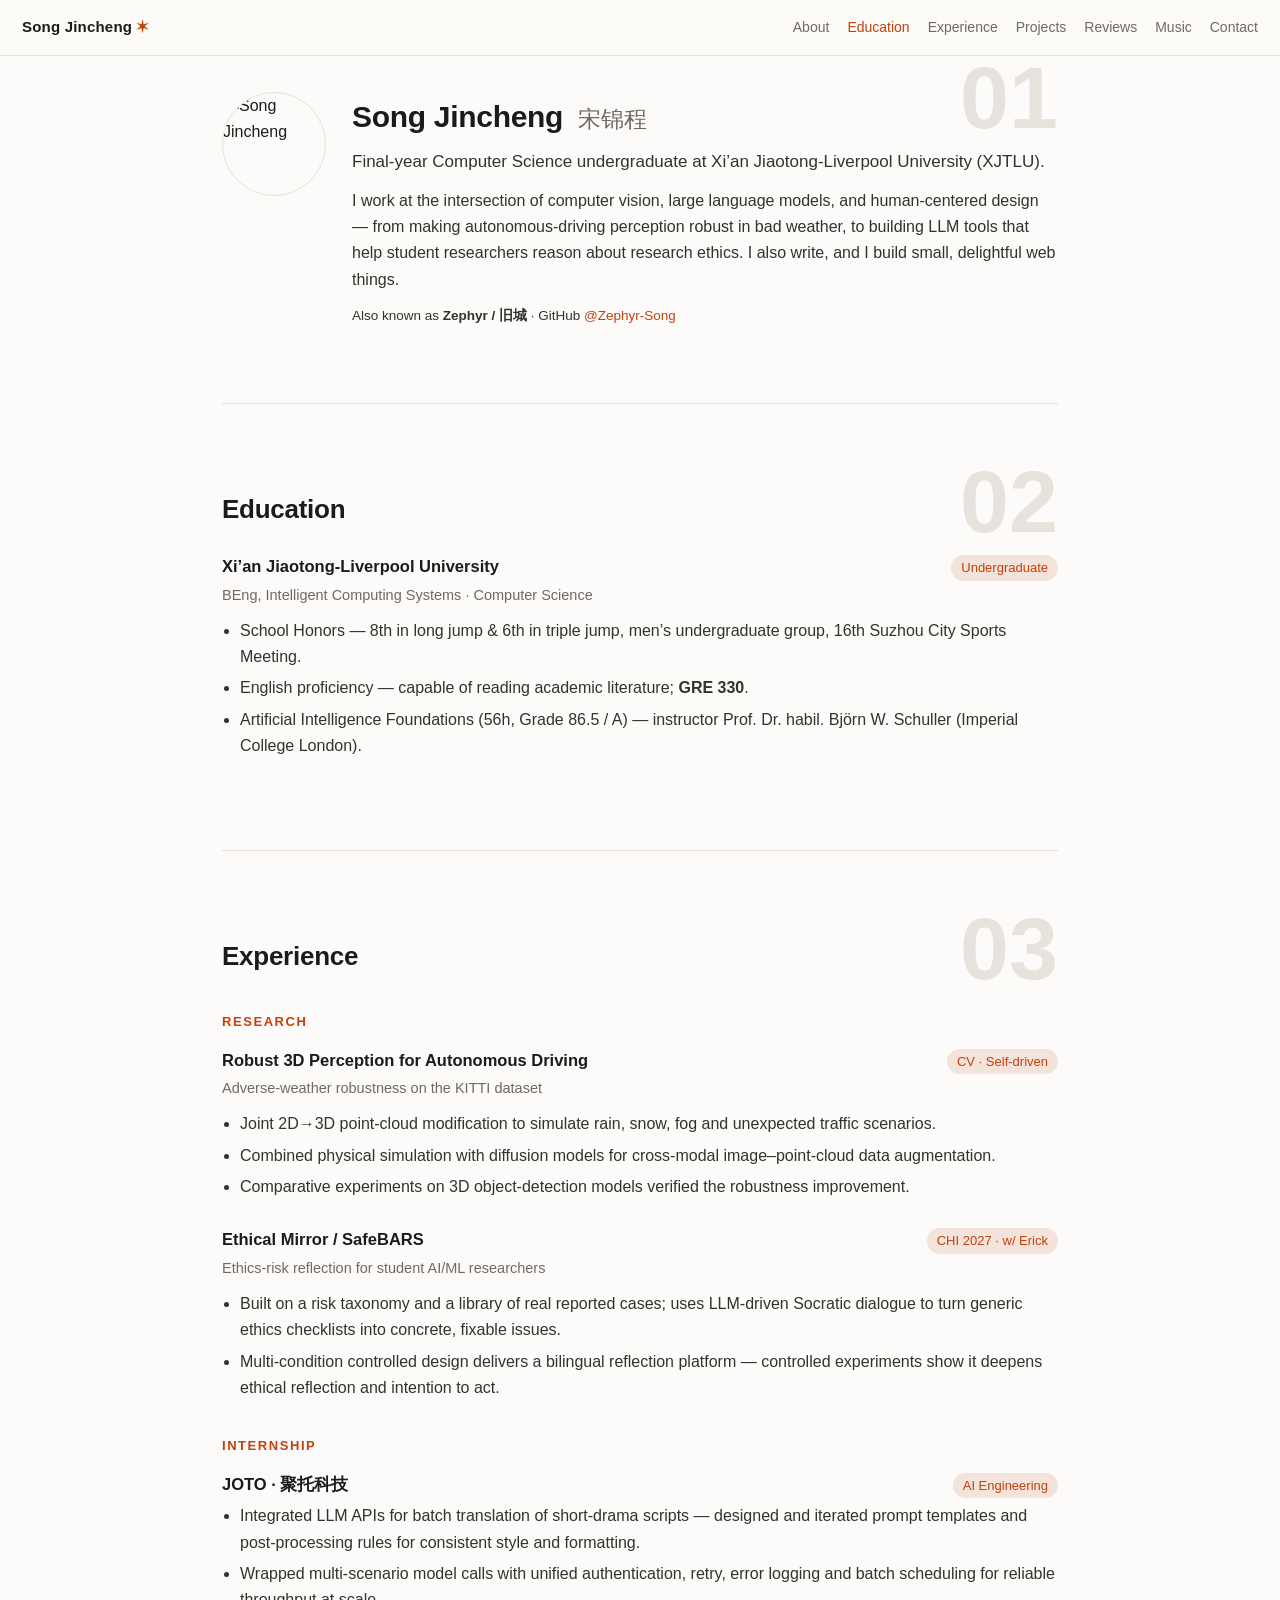
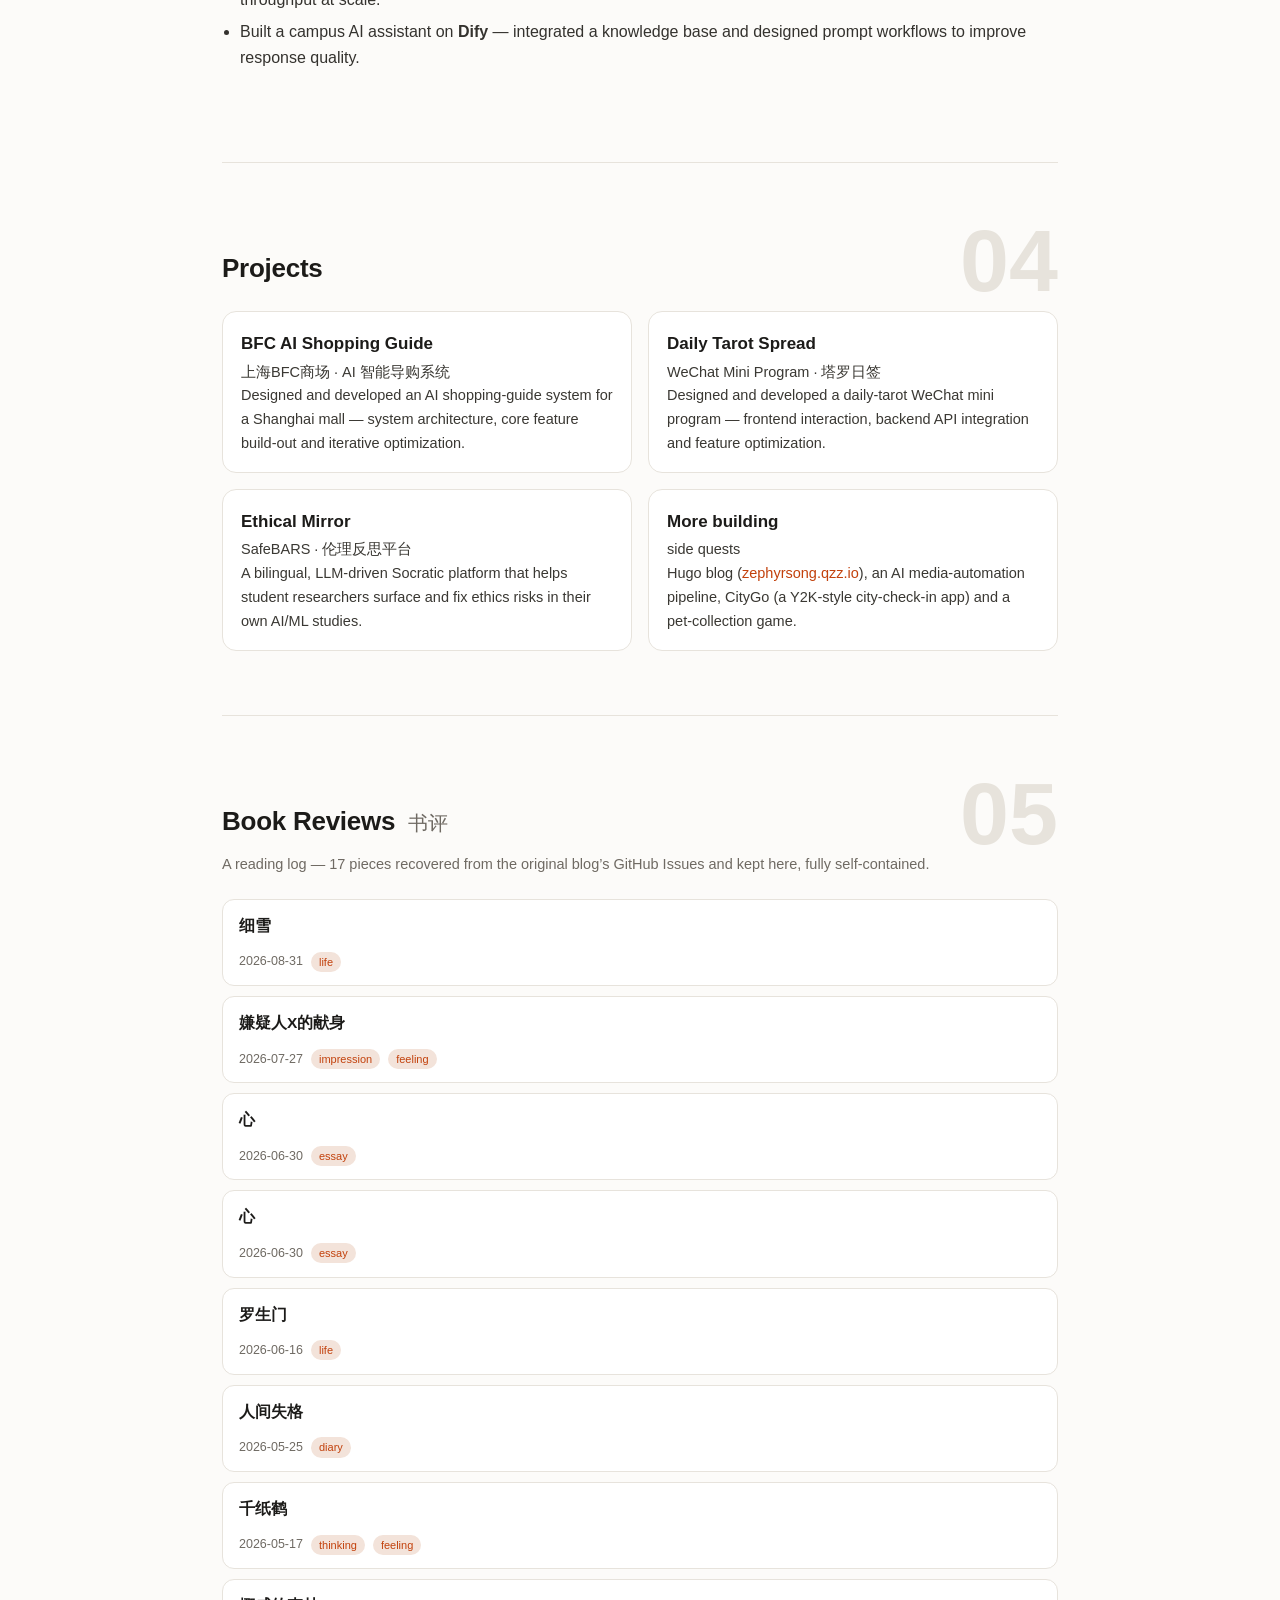
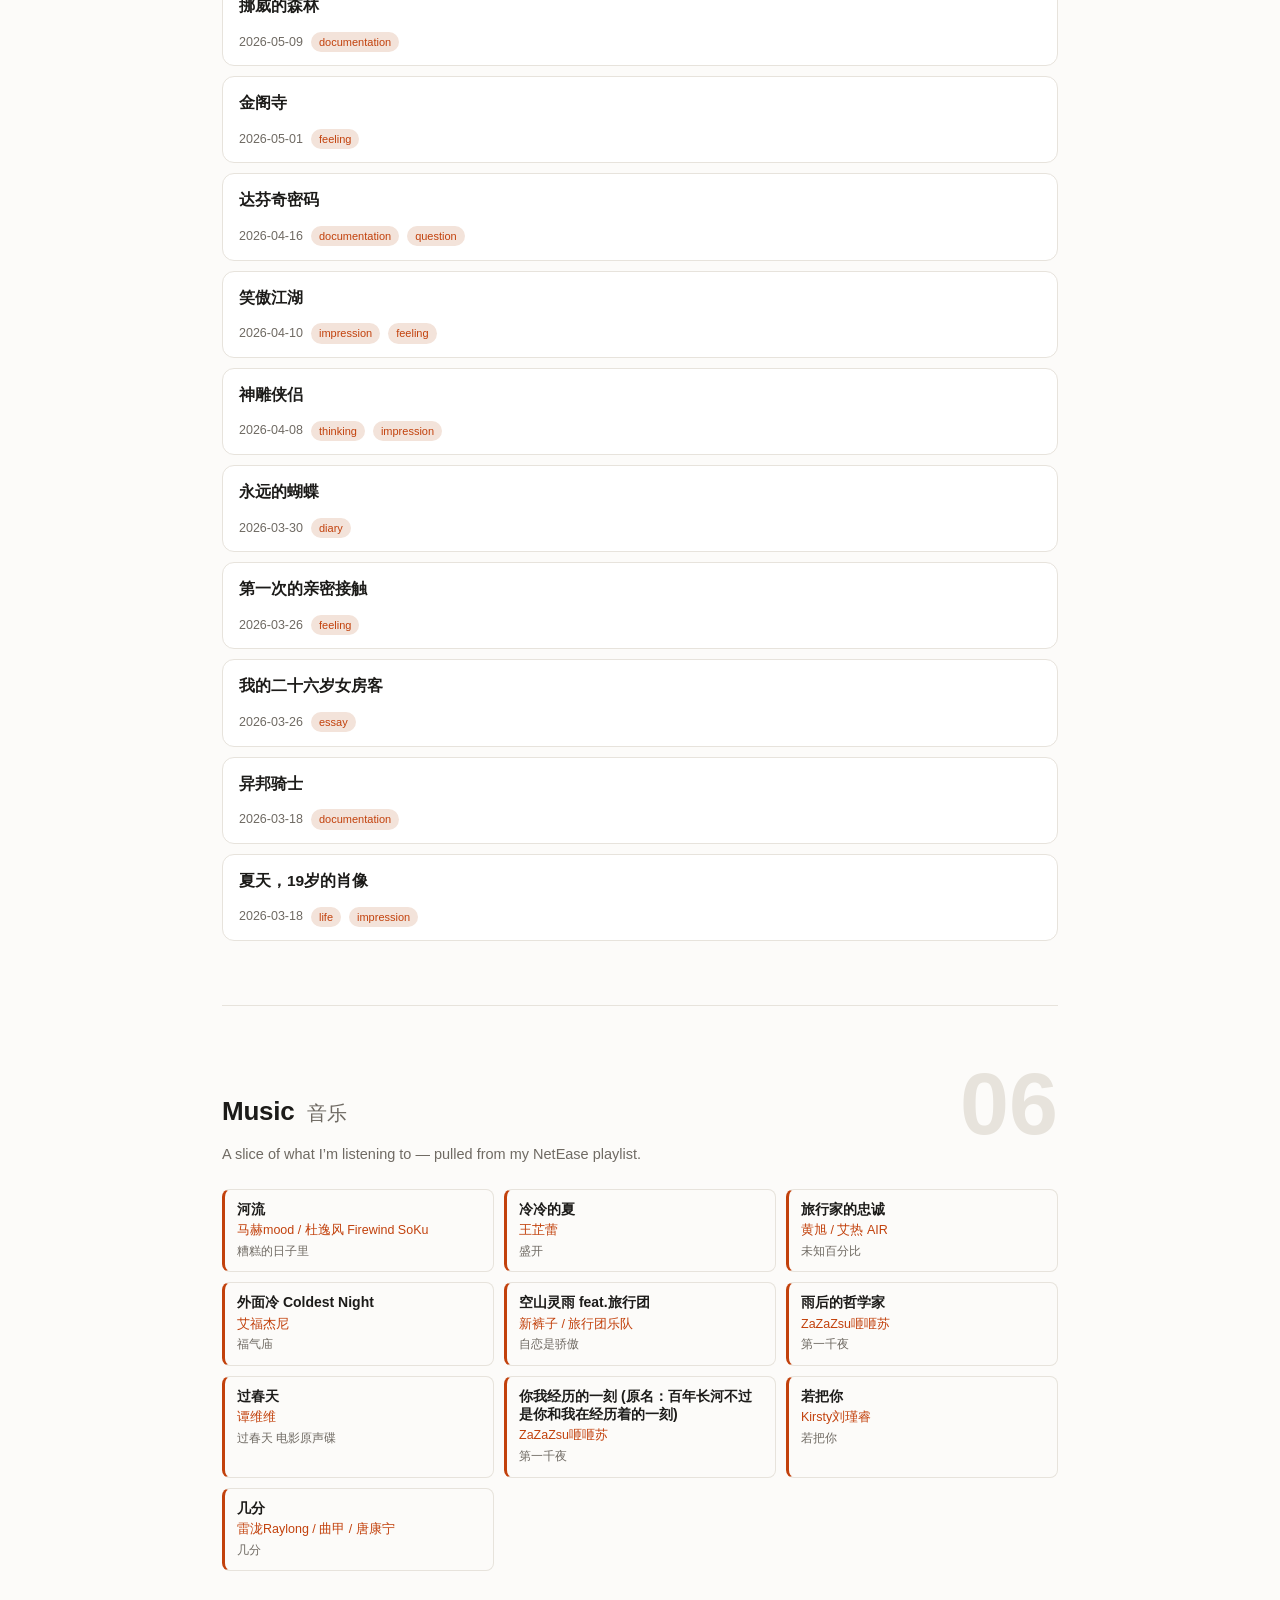
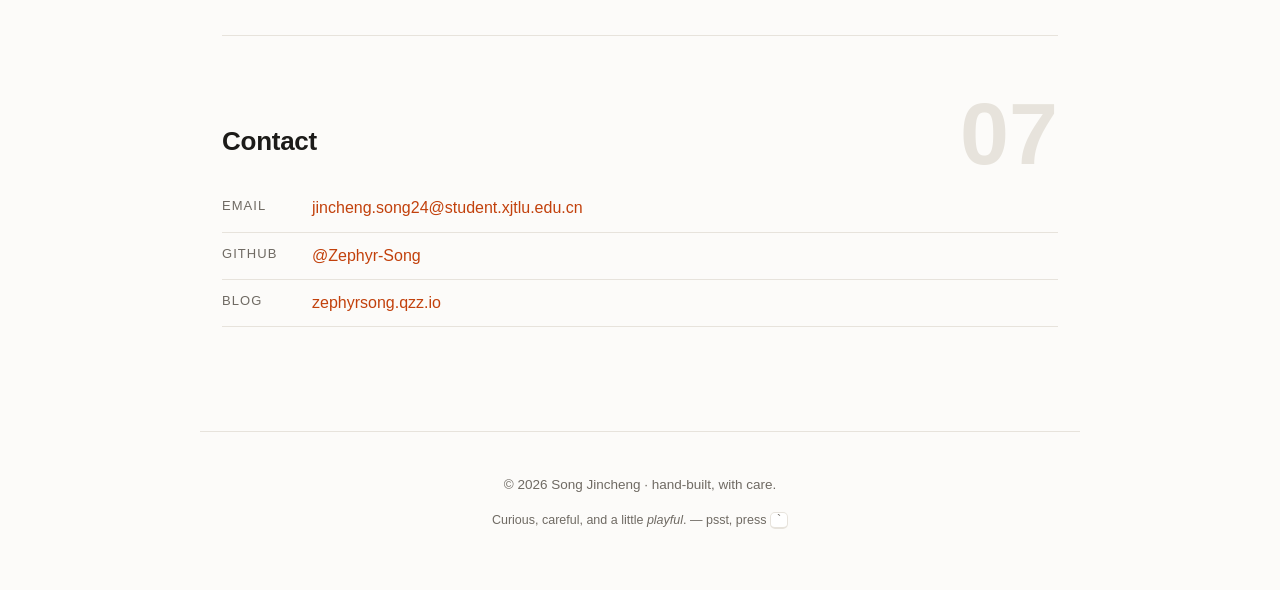
==== commit 1cd2dd5f: "Remove music cover images; text-only music cards" ====
--- a/index.html
+++ b/index.html
@@ -534,61 +534,51 @@
       <p class="sec-note">A slice of what I&rsquo;m listening to &mdash; pulled from my NetEase playlist.</p>
       <div class="song-grid">
       <a class="song" href="https://music.163.com/song/1984760613" target="_blank" rel="noopener">
-        <img class="song-cover" src="https://p1.music.126.net/5ErjBLJU9mWMwHNBQy1m-Q==/109951167911889678.jpg" alt="河流 cover" loading="lazy">
         <span class="song-name">河流</span>
         <span class="song-artist">马赫mood / 杜逸风 Firewind SoKu</span>
         <span class="song-album">糟糕的日子里</span>
       </a>
       <a class="song" href="https://music.163.com/song/301422" target="_blank" rel="noopener">
-        <img class="song-cover" src="https://p1.music.126.net/EYix8CdqZOviMZ_Euqau9w==/109951165646254921.jpg" alt="冷冷的夏 cover" loading="lazy">
         <span class="song-name">冷冷的夏</span>
         <span class="song-artist">王芷蕾</span>
         <span class="song-album">盛开</span>
       </a>
       <a class="song" href="https://music.163.com/song/2079429439" target="_blank" rel="noopener">
-        <img class="song-cover" src="https://p1.music.126.net/SCmkhEuQrtuNfhMI4yd2zw==/109951172952616050.jpg" alt="旅行家的忠诚 cover" loading="lazy">
         <span class="song-name">旅行家的忠诚</span>
         <span class="song-artist">黄旭 / 艾热 AIR</span>
         <span class="song-album">未知百分比</span>
       </a>
       <a class="song" href="https://music.163.com/song/1982964017" target="_blank" rel="noopener">
-        <img class="song-cover" src="https://p1.music.126.net/Ys5vNDeYfrZpRXInlh3t5g==/109951167893726311.jpg" alt="外面冷 Coldest Night cover" loading="lazy">
         <span class="song-name">外面冷 Coldest Night</span>
         <span class="song-artist">艾福杰尼</span>
         <span class="song-album">福气庙</span>
       </a>
       <a class="song" href="https://music.163.com/song/2712645752" target="_blank" rel="noopener">
-        <img class="song-cover" src="https://p1.music.126.net/arfLbEKWiZlHnSkC-FQacw==/109951172161804297.jpg" alt="空山灵雨 feat.旅行团 cover" loading="lazy">
         <span class="song-name">空山灵雨 feat.旅行团</span>
         <span class="song-artist">新裤子 / 旅行团乐队</span>
         <span class="song-album">自恋是骄傲</span>
       </a>
       <a class="song" href="https://music.163.com/song/2649850191" target="_blank" rel="noopener">
-        <img class="song-cover" src="https://p1.music.126.net/mcywVZFTWOiB92rH5fM8LA==/109951170242389679.jpg" alt="雨后的哲学家 cover" loading="lazy">
         <span class="song-name">雨后的哲学家</span>
         <span class="song-artist">ZaZaZsu咂咂苏</span>
         <span class="song-album">第一千夜</span>
       </a>
       <a class="song" href="https://music.163.com/song/1346093339" target="_blank" rel="noopener">
-        <img class="song-cover" src="https://p1.music.126.net/R0zGFUOIUdm0JQK9oS71ZQ==/109951163927210402.jpg" alt="过春天 cover" loading="lazy">
         <span class="song-name">过春天</span>
         <span class="song-artist">谭维维</span>
         <span class="song-album">过春天 电影原声碟</span>
       </a>
       <a class="song" href="https://music.163.com/song/2655065698" target="_blank" rel="noopener">
-        <img class="song-cover" src="https://p1.music.126.net/mcywVZFTWOiB92rH5fM8LA==/109951170242389679.jpg" alt="你我经历的一刻 (原名：百年长河不过是你和我在经历着的一刻) cover" loading="lazy">
         <span class="song-name">你我经历的一刻 (原名：百年长河不过是你和我在经历着的一刻)</span>
         <span class="song-artist">ZaZaZsu咂咂苏</span>
         <span class="song-album">第一千夜</span>
       </a>
       <a class="song" href="https://music.163.com/song/865632948" target="_blank" rel="noopener">
-        <img class="song-cover" src="https://p1.music.126.net/M877M2-VhWZiLPVFORf9iQ==/109951163401482434.jpg" alt="若把你 cover" loading="lazy">
         <span class="song-name">若把你</span>
         <span class="song-artist">Kirsty刘瑾睿</span>
         <span class="song-album">若把你</span>
       </a>
       <a class="song" href="https://music.163.com/song/2156910268" target="_blank" rel="noopener">
-        <img class="song-cover" src="https://p1.music.126.net/YWKXvgtSxP_M3h4VdBZxtQ==/109951169598064133.jpg" alt="几分 cover" loading="lazy">
         <span class="song-name">几分</span>
         <span class="song-artist">雷泷Raylong / 曲甲 / 唐康宁</span>
         <span class="song-album">几分</span>
--- a/assets/css/style.css
+++ b/assets/css/style.css
@@ -82,13 +82,12 @@
 .tag{font-size:11px;color:var(--accent);background:var(--accent-soft);padding:1px 8px;border-radius:999px;}
 
 /* ---------- music ---------- */
-.song-grid{display:grid;grid-template-columns:repeat(auto-fill,minmax(120px,1fr));gap:16px;}
-.song{display:flex;flex-direction:column;gap:4px;color:var(--fg);}
-.song:hover{text-decoration:none;}
-.song-cover{width:100%;aspect-ratio:1/1;border-radius:10px;object-fit:cover;border:1px solid var(--line);background:var(--line);}
-.song-name{font-weight:600;font-size:13.5px;line-height:1.3;margin-top:4px;}
-.song-artist{font-size:12.5px;color:var(--accent);}
-.song-album{font-size:12px;color:var(--muted);overflow:hidden;text-overflow:ellipsis;white-space:nowrap;}
+.song-grid{display:grid;grid-template-columns:repeat(auto-fill,minmax(220px,1fr));gap:10px;}
+.song{display:block;padding:10px 12px;border:1px solid var(--line);border-left:3px solid var(--accent);border-radius:8px;color:var(--fg);transition:background .15s ease;}
+.song:hover{text-decoration:none;background:#faf8f5;}
+.song-name{display:block;font-weight:600;font-size:14px;line-height:1.3;}
+.song-artist{display:block;font-size:12.5px;color:var(--accent);margin-top:2px;}
+.song-album{display:block;font-size:12px;color:var(--muted);margin-top:1px;overflow:hidden;text-overflow:ellipsis;white-space:nowrap;}
 
 /* ---------- contact ---------- */
 .contact-list{list-style:none;padding:0;margin:0;}
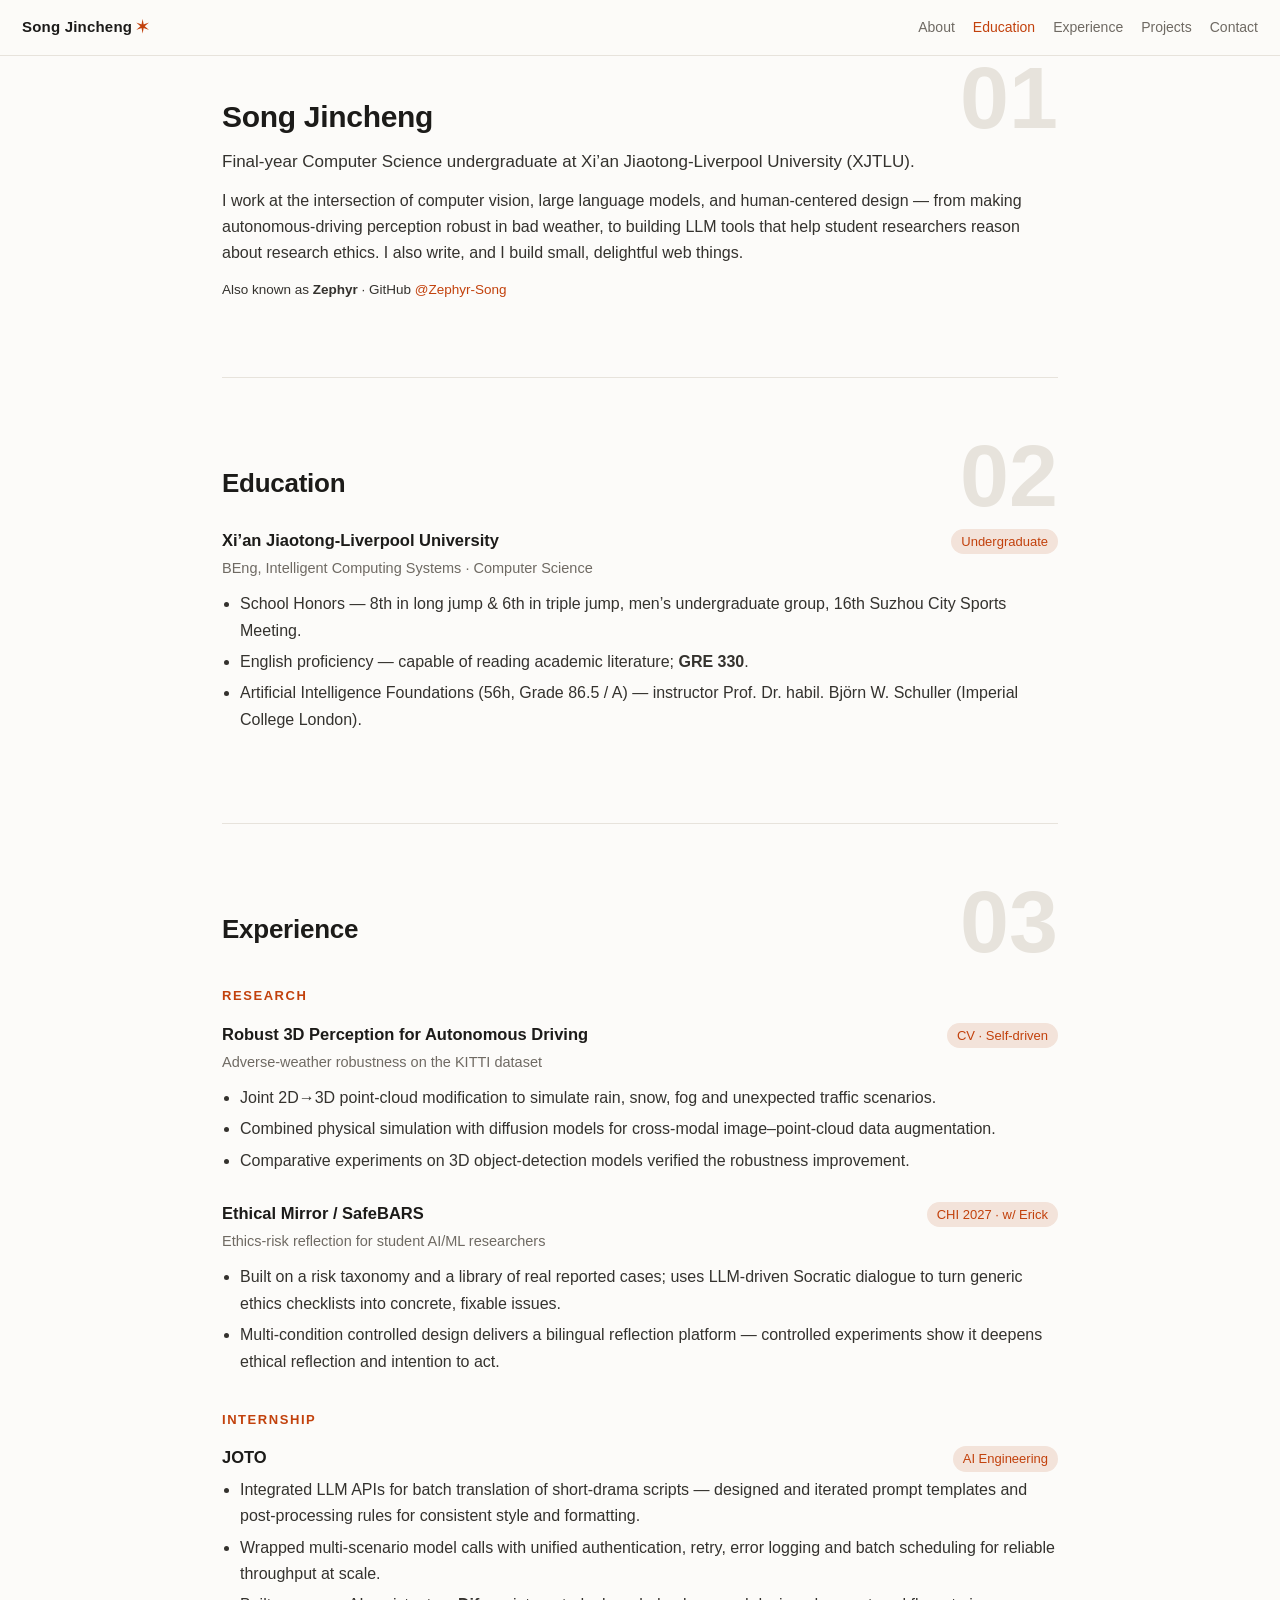
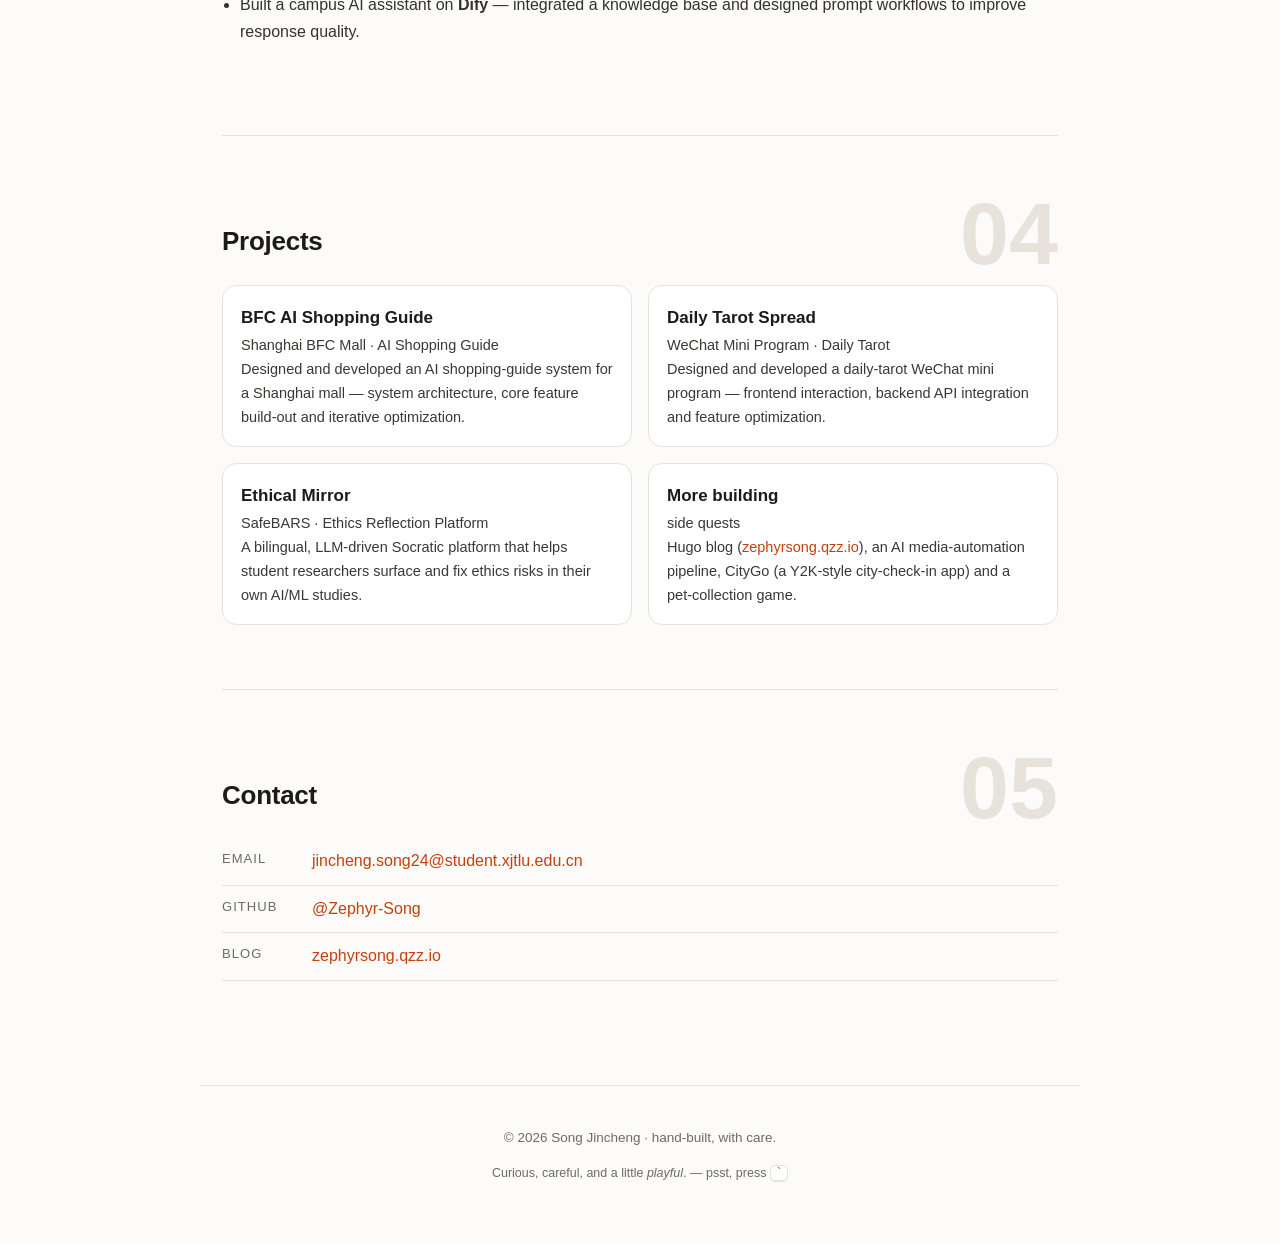
==== commit d0ed3c8e: "Drop music & reviews sections, remove avatar, strip all Chinese text" ====
--- a/index.html
+++ b/index.html
@@ -3,8 +3,8 @@
 <head>
   <meta charset="utf-8">
   <meta name="viewport" content="width=device-width, initial-scale=1">
-  <title>Song Jincheng &middot; 宋锦程</title>
-  <meta name="description" content="Song Jincheng (宋锦程) — CS undergraduate at XJTLU. CV, research, projects, book reviews and music.">
+  <title>Song Jincheng</title>
+  <meta name="description" content="Song Jincheng — CS undergraduate at XJTLU. CV, research, projects and contact.">
   <link rel="stylesheet" href="assets/css/style.css">
 </head>
 <body>
@@ -16,8 +16,6 @@
         <a href="#education">Education</a>
         <a href="#experience">Experience</a>
         <a href="#projects">Projects</a>
-        <a href="#reviews">Reviews</a>
-        <a href="#music">Music</a>
         <a href="#contact">Contact</a>
       </nav>
     </header>
@@ -26,12 +24,11 @@
     <section class="section" id="about">
       <div class="sec-num">01</div>
       <div class="about-inner">
-        <img class="avatar" src="https://github.com/Zephyr-Song.png" alt="Song Jincheng">
         <div class="about-text">
-          <h1>Song Jincheng <span class="cn">宋锦程</span></h1>
+          <h1>Song Jincheng</h1>
           <p class="lede">Final-year Computer Science undergraduate at Xi&rsquo;an Jiaotong-Liverpool University (XJTLU).</p>
           <p>I work at the intersection of computer vision, large language models, and human-centered design &mdash; from making autonomous-driving perception robust in bad weather, to building LLM tools that help student researchers reason about research ethics. I also write, and I build small, delightful web things.</p>
-          <p class="micro">Also known as <strong>Zephyr / 旧城</strong> &middot; GitHub <a href="https://github.com/Zephyr-Song" target="_blank" rel="noopener">@Zephyr-Song</a></p>
+          <p class="micro">Also known as <strong>Zephyr</strong> &middot; GitHub <a href="https://github.com/Zephyr-Song" target="_blank" rel="noopener">@Zephyr-Song</a></p>
         </div>
       </div>
     </section>
@@ -78,7 +75,7 @@
 
       <h3 class="grp">Internship</h3>
       <div class="entry">
-        <div class="entry-head"><span class="entry-where">JOTO &middot; 聚托科技</span><span class="entry-when">AI Engineering</span></div>
+        <div class="entry-head"><span class="entry-where">JOTO</span><span class="entry-when">AI Engineering</span></div>
         <ul class="bullets">
           <li>Integrated LLM APIs for batch translation of short-drama scripts &mdash; designed and iterated prompt templates and post-processing rules for consistent style and formatting.</li>
           <li>Wrapped multi-scenario model calls with unified authentication, retry, error logging and batch scheduling for reliable throughput at scale.</li>
@@ -93,17 +90,17 @@
       <div class="cards">
         <div class="card">
           <h3>BFC AI Shopping Guide</h3>
-          <p class="card-sub">上海BFC商场 &middot; AI 智能导购系统</p>
+          <p class="card-sub">Shanghai BFC Mall &middot; AI Shopping Guide</p>
           <p>Designed and developed an AI shopping-guide system for a Shanghai mall &mdash; system architecture, core feature build-out and iterative optimization.</p>
         </div>
         <div class="card">
           <h3>Daily Tarot Spread</h3>
-          <p class="card-sub">WeChat Mini Program &middot; 塔罗日签</p>
+          <p class="card-sub">WeChat Mini Program &middot; Daily Tarot</p>
           <p>Designed and developed a daily-tarot WeChat mini program &mdash; frontend interaction, backend API integration and feature optimization.</p>
         </div>
         <div class="card">
           <h3>Ethical Mirror</h3>
-          <p class="card-sub">SafeBARS &middot; 伦理反思平台</p>
+          <p class="card-sub">SafeBARS &middot; Ethics Reflection Platform</p>
           <p>A bilingual, LLM-driven Socratic platform that helps student researchers surface and fix ethics risks in their own AI/ML studies.</p>
         </div>
         <div class="card">
@@ -114,480 +111,8 @@
       </div>
     </section>
 
-    <section class="section" id="reviews">
+    <section class="section" id="contact">
       <div class="sec-num">05</div>
-      <h2>Book Reviews <span class="cn">书评</span></h2>
-      <p class="sec-note">A reading log &mdash; 17 pieces recovered from the original blog&rsquo;s GitHub Issues and kept here, fully self-contained.</p>
-      <div class="rev-list">
-      <details class="rev-item">
-        <summary>
-          <span class="rev-title">细雪</span>
-          <span class="rev-meta"><span class="rev-date">2026-08-31</span><span class="tag">life</span></span>
-        </summary>
-        <div class="rev-body"><p>我在诚品暖黄的书店灯光里，合上完谷崎润一郎的《细雪》。周遭是来往行人细碎的脚步声，书页翻动的轻响层层叠叠，窗外是城市暮色沉沉，玻璃幕墙隔绝了尘世喧嚣，却拦不住心里慢慢漫上来的一片微凉。没有骤然的怅恸，也没有激烈的情绪起伏，只像窗外无声沉降的暮色，一点点铺满心底，是一种绵长、温柔又无可奈何的空落。
-初读时，总觉得这本书太过清淡。没有跌宕的剧情，没有尖锐的冲突，通篇都是大阪旧式豪门四姐妹的日常：春日赏樱，秋日观枫，岁岁年年的相亲赴宴，闺中闲谈的细碎温柔。精致的和服、考究的吃食、恪守的门第礼数，一桩桩、一件件，铺展出一幅温润雅致的旧日风物画卷。我起初只当是看一场岁月静好，艳羡她们衣食无忧、风雅从容的生活，以为这不过是一本描摹旧时美好、治愈人心的闲书。
-慢慢读下去，才读懂这份精致体面之下，藏着层层裹缚的无奈与荒芜。那些看似温柔的日常，从来都不是肆意舒展的生活，是旧时代门第规矩里，小心翼翼维系的体面，是时代浪潮袭来前，勉强守住的片刻安稳。
-雪子是全书最温柔的一笔，也是最让人心疼的遗憾。她容貌清丽、性情温婉，心性纯粹通透，本该拥有肆意烂漫的人生，却被门第、年岁、世俗眼光层层困住。二十余载最好的年华，都耗在一场场反复的相亲里。一次次满怀期许，一次次悄然落空，旁人只议论她年纪渐长、婚事难成，却无人过问她的心意，无人在意她的忐忑与落寞。她从不喧哗、不抱怨，永远温顺得体，把所有的委屈和怅惘都藏在温柔的眉眼之下。她不是甘愿妥协，是身处时代与家族的牢笼里，连反抗都无从落脚。
-而跳脱热烈、肆意任性的妙子，恰恰是另一种模样的无奈。她厌倦旧式规矩的束缚，不甘沦为联姻的工具，拼命想要挣脱家族的桎梏，追逐自由、热爱与新生。她敢爱敢恨、敢闯敢拼，活得热烈又鲜活，可时代的局限、世俗的偏见、命运的捉弄，终究没让她如愿。轰轰烈烈的爱恋潦草收场，满心期许的新生尽数落空，几番折腾、几番浮沉，最终还是褪去锋芒，归于平庸寻常。最鲜活的人，最终被最平淡的现实磨平棱角，这份落差，最是让人唏嘘。
-沉稳持重的鹤子，守着日渐衰败的旧家，扛着家族的荣辱体面，一辈子恪守规矩、谨小慎微，在岁月里慢慢消磨自我；通透温柔的幸子，周旋在姐妹与家人之间，包容所有人的遗憾与委屈，默默维系着家庭的温柔与和睦，却也在无声的时光里，接纳了所有求而不得的常态。
-整本书像一场无声的落雪，从无暴风骤雨的倾覆，却有着润物无声的消散。旧时代的风雅、旧式家族的荣光、少女纯粹的期许、年少热烈的执念，都像漫天细雪，缓缓飘落、慢慢消融。时代在悄然更迭，豪门气象日渐衰败，那些美好的人与事，那些温柔与期许，终究留不住、握不住，只能眼睁睁看着它们慢慢远去。
-合上书的那一刻，我全然无法苛责任何人。不怪雪子温顺怯懦，不怪妙子莽撞偏执，不怪时代冰冷无情。只是忽然懂得，人人皆是岁月与时代的囚徒。我们站在当下回望，总能轻易指点对错、评判取舍，可身处其中的人，早已被出身、时代、格局牢牢禁锢，所有的身不由己，都是普通人无法抗衡的宿命。
-人性与人生，从来都非非黑即白，生活更多的是无数温柔的妥协、无声的遗憾和不得已的退让。我们这一生，何尝不是如此？我们没有旧式门第的枷锁，却有生活的桎梏、现实的牵绊、人心的复杂。我们都曾怀揣热烈期许，都曾奋力追逐所求，也都一次次在现实里妥协退让，接纳遗憾，和解平凡。
-《细雪》从不是在书写一场落幕的繁华，而是在描摹最真实的人间。世间所有美好，皆是转瞬即逝的风景；人生诸多圆满，不过是难得一遇的侥幸。遗憾、落空、妥协、平凡，才是生活最恒久的底色。
-走出书店时，夜色已然浓稠。城市灯火璀璨，人潮川流不息，世间烟火依旧滚烫。无人知晓我在一方书页里，看完了四个女子的一生，窥见了旧时代的落幕，读懂了无数藏在温柔表象下的无奈。
-可我知晓。
-读书最大的意义大抵如此，在他人的细碎岁月与温柔遗憾里，看见时代的浮沉，接纳人生的不完美，也慢慢读懂，珍惜当下每一寸鲜活的时光，便是此生最好的圆满。</p></div>
-      </details>
-      <details class="rev-item">
-        <summary>
-          <span class="rev-title">嫌疑人X的献身</span>
-          <span class="rev-meta"><span class="rev-date">2026-07-27</span><span class="tag">impression</span><span class="tag">feeling</span></span>
-        </summary>
-        <div class="rev-body"><p>我是在今天刷到讣告的傍晚，翻出了书架上那本许久未碰过的《嫌疑人X的献身》。</p>
-<p>书里还夹着附赠的书签，已有些许褪色。学生时代第一次读它时，我熬了半宿，合上书时满脑子都是“居然是这样”的震撼，翻来覆去地想那个石破天惊的诡计，只觉得东野圭吾真是个把逻辑玩到极致的天才。可今天重读，明明早知道了所有谜底，却越读越慢，读到最后那句“他仿佛正呕出灵魂”时，窗外的天已经彻底黑透了，我对着书页坐了很久，喉咙发紧，心里空落落的——像认识了很多年的人，忽然就说再见了。</p>
-<p>初读时，我眼里只有石神的“神”。</p>
-<p>他像个冷静的棋手，从命案发生的第一秒起，就布好了全盘的局。警方沿着他铺好的路往前走，每一步都踩在他的计算里；连汤川学这样的对手，也只能顺着他留下的蛛丝马迹，一点点靠近他想让对方看到的“真相”。那时候我叹服于他的头脑，觉得这是一个天才对另一个天才的碾压，是一场完美的、用逻辑构筑的保护壳。</p>
-<p>可今天再读，我只看见他的“笨”。</p>
-<p>他哪里是什么运筹帷幄的情圣，他只是个一辈子活在数学里、早就对人生不抱指望的人，忽然被一道门缝里漏进来的光照亮了。在他打算结束生命的那天，是靖子和美里带着清脆的笑声敲开了他的门，没说什么要紧的话，只是邻居间普通的问候，却把他从悬崖边上拉了回来。从那以后，他的世界就多了一件事：每天早上去弁天亭买一份招牌便当，不敢多说话，不敢多看一眼，接过便当的时候微微低头，连道谢都放得很轻。</p>
-<p>他从来没奢望过靠近，没奢求过回应，甚至没想过让她们知道自己的心意。他就只是站在墙的另一边，听着隔壁的烟火气，知道她们在好好吃饭、好好说笑，就觉得人生还值得继续过下去。所以当灾难砸下来的时候，他想都没想就站了出去。他不是在“帮心上人脱罪”，他是在报恩——用自己的全部人生，去还那一点救命的暖意。</p>
-<p>最让我难受的，从来不是诡计被揭穿的时刻，是汤川看穿一切后，那种知己般的痛惜。</p>
-<p>全世界都觉得石神是个冷酷的凶手，只有汤川懂他。懂他的天才有多寂寞，懂他的温柔有多笨拙，懂他赌上名誉、人生甚至性命，只想护着两个普通人的安稳。可汤川偏偏是个守着真相的人，他不能假装没看见，不能任由这份沉重的牺牲悄无声息地埋进监狱的高墙里。他把真相告诉靖子，不是为了正义的胜利，是因为他不忍——不忍石神掏心掏肺的付出，到最后连被守护的人都蒙在鼓里。</p>
-<p>可也就是这份不忍，碎了石神所有的坚持。</p>
-<p>当靖子哭着跪倒在他面前，一遍遍地说“对不起”的时候，石神所有的计算都失效了。他算准了所有线索，布好了所有退路，甚至连自己后半辈子的牢狱生活都坦然接受了，却唯独算不准良知的重量。他以为把自己钉在罪人位置上，就能换她们一生平安，可他忘了，背负着另一条人命活着，太沉了。沉到没法好好吃饭，没法安心睡觉，连笑都带着亏欠。</p>
-<p>那天夜里我合上书，脑子里反反复复都是这个故事，还有下午刷到的讣告。</p>
-<p>讲谈社说，他于7月23日凌晨因结肠癌离世，葬礼已由家属低调举办，下个月要出的新书《永恒的记忆》，会照常发行。106部单行本，从1985年的《放学后》到还没面世的遗作，四十一年的写作生涯，他写了那么多故事，写过深入骨髓的恶意，写过绝望共生的羁绊，写过穿越时光的温柔，也写过这场孤注一掷的献祭。</p>
-<p>以前总觉得，他还会写很多年，还会有下一个让人拍案的故事，还会有新的人物住进我们心里。可今天才忽然反应过来，原来不会再有了。就像石神的故事停在了嘶吼的那一刻，他的故事，也停在了68岁这一年。</p>
-<p>可转念又觉得，他其实没走。</p>
-<p>石神还站在弁天亭的柜台前，接过那份温热的便当；亮司还在黑暗里守护着雪穗；浪矢杂货店的卷帘门后，还会有人投进烦恼的信；加贺恭一郎还走在东京的老街上，慢慢拆着市井里的温柔谜题。这些人都好好地活在书里，每一次有人翻开书页，他们就再活一次。</p>
-<p>而写下他们的那个人，把所有对人性的洞察、对善意的相信、对深渊的凝视，都藏进了字里行间。他不站在道德高地上评判对错，也不灌廉价的鸡汤，他只是把人心剖开给你看，告诉你善恶从来不是泾渭分明，黑暗里总藏着微光，而平凡人心里的那点温柔，有时候重得能压上一生。</p>
-<p>天快亮的时候，我把书放回书架，指尖轻轻划过书脊上“东野圭吾”四个字。</p>
-<p>很多年前第一次读他的书时，我没想过有一天会迎来告别的时刻。就像读《嫌疑人X》时，没人想到最深的诡计背后，藏着最沉的温柔。</p>
-<p>谢谢先生写了这么多好故事，陪我们熬过了一个又一个深夜。</p>
-<p>一路走好。往后的日子里，还会有无数人翻开你的书，在那些故事里，遇见你，也看见自己。</p></div>
-      </details>
-      <details class="rev-item">
-        <summary>
-          <span class="rev-title">心</span>
-          <span class="rev-meta"><span class="rev-date">2026-06-30</span><span class="tag">essay</span></span>
-        </summary>
-        <div class="rev-body"><p>合上书的时候，窗外的天已经蒙蒙亮了。我盯着天花板发了很久的呆，心里堵得慌，不是难过，也不是愤怒，是一种很沉很沉的无力感——就像眼睁睁看着一个人慢慢滑进水里，你明明知道他在往下沉，却伸不出手，也喊不出声。</p>
-<p>最初读的时候，我其实不怎么喜欢"先生"这个人。</p>
-<p>总觉得他太拧巴了。明明家境优渥，妻子温柔，日子过得安安稳稳，却成天一副心事重重的样子，不爱说话，不爱社交，连笑都带着几分疏离。他隔三差五就一个人跑去杂司谷的墓地，站在一棵松树底下发呆，问他去看谁，他也含糊其辞。那时候我和书里的"我"一样，只当他是个生性孤僻的知识分子，读了太多书，看透了世事，所以活得清冷。</p>
-<p>直到那封遗书在我面前摊开，我才后知后觉地打了个寒颤。</p>
-<p>原来他不是生来就冷的。他也热过。</p>
-<p>年轻的时候他父母双亡，把全部家产和信任都托付给了叔父。那是他在世上最亲的人啊，他以为血浓于水，以为亲情是最后一道屏障。可他怎么也没想到，就是这个平日里对他嘘寒问暖的长辈，一点点把他的家产掏空，算计他，利用他，最后把他逼得走投无路。</p>
-<p>这件事之后，他整个人就变了。</p>
-<p>不是变坏了，是不敢再信了。他觉得这世上所有的好都有代价，所有的亲近都藏着目的，连自己的亲人尚且如此，更何况旁人。他像只受了伤的兽，缩进自己的壳里，竖起浑身的刺，以为这样就不会再受伤了。</p>
-<p>然后他遇到了房东家的姑娘。</p>
-<p>那姑娘是照进他灰暗生活里的一束光。她笑起来的时候，他觉得连屋子里的灰尘都在跳舞。他第一次有了想要靠近一个人的念头，第一次觉得也许人生还有点盼头。可即便这样，他还是不敢开口。他怕自己看错了人，怕再一次掏心掏肺之后，换来的又是一场空。</p>
-<p>就在他犹豫的时候，K来了。</p>
-<p>K是他最好的朋友，是个认死理的人，一心扑在学问上，对世俗的情爱嗤之以鼻。先生一直觉得，K是比自己纯粹得多的人。可就是这样一个K，也动了心，并且毫无防备地，把这份心事告诉了他最信任的朋友。</p>
-<p>我读到这里的时候，心里咯噔了一下。</p>
-<p>我知道接下来要发生什么了。可即便有心理准备，真正读到那一段的时候，还是觉得心口发闷。</p>
-<p>先生没有祝福他，也没有坦诚自己同样的心意。他表面上摆出一副为朋友着想的样子，拿K自己信奉的道理去堵他，劝他"不要荒废学业"、"不要沉溺儿女情长"，字字句句都站在道义这边。可转过身，他就立刻去找了房东太太，抢先一步定下了婚事。</p>
-<p>他赢了。赢了姑娘，赢了这场没有硝烟的战争。</p>
-<p>可他输了K，也输了后半辈子的自己。</p>
-<p>K知道真相的那天晚上，什么也没说。他没有质问，没有争吵，甚至连情绪都没有太大的波动。他只是安安静静地回了房间，然后用一把小刀，结束了自己的生命。</p>
-<p>血渗过榻榻米，在地上晕开一片深色的痕迹。</p>
-<p>那片痕迹，从此就长在了先生的心里。</p>
-<p>他如愿娶了心爱的姑娘，日子一天天过下去，表面上风平浪静。可只有他自己知道，K从来没有离开过。吃饭的时候K坐在对面，走路的时候K跟在身后，连夜里枕边躺着妻子的时候，他都觉得有双眼睛在暗处看着他。</p>
-<p>他成了自己的囚徒。不用别人审判，他自己就把自己判了无期徒刑。</p>
-<p>很多人读完会说，先生是个坏人，是个伪君子，是他害死了K。可我合上书的时候，怎么也恨不起来他。</p>
-<p>不是原谅他的自私，是我忽然觉得害怕——我怕如果换作是我，站在那个位置上，面对自己最想要的东西和最好的朋友，我会不会也做出同样的选择？我会不会也找出一堆冠冕堂皇的理由，说服自己这么做是对的？</p>
-<p>人性这东西，真的太经不起考验了。</p>
-<p>你平时觉得自己正直、善良、有底线，那是因为你还没被逼到那个份上。你还没遇到那个让你眼红的人，没碰到那件让你失衡的事。真到了选择的十字路口，很多平日里牢不可破的原则，其实轻轻一推就倒了。</p>
-<p>先生不是天生的恶人。他只是个普通人，有普通人的私心，有普通人的软弱，有普通人的嫉妒和恐惧。他犯了一个错，然后用一辈子去赎。</p>
-<p>夏目漱石写这个故事，从来不是为了批判谁。他只是安安静静地把人心剖开给你看，告诉你里面有光明的一面，也有腐烂的一面。他不站在道德高地上指手画脚，也不给你灌鸡汤说"只要守住初心就一定会好"。他只是平静地告诉你：人就是这样复杂的东西，善恶从来都不是泾渭分明的，它们就揉在你的骨血里，此消彼长。</p>
-<p>故事的最后，先生在明治天皇驾崩之后，选择了自杀。他说自己是明治精神的殉道者。可我总觉得，他只是终于累了。背负着一条人命活了几十年，他撑不动了。死亡对他而言，更像一种解脱。</p>
-<p>那天早上我坐在床边想了很久。</p>
-<p>其实我们每个人心里，都藏着一个"先生"。都有过见不得光的念头，都做过问心有愧的事，都有过那么一瞬间，被自私和嫉妒攥住了心脏。我们可能没有害过谁的命，但我们都曾在某个选择面前，悄悄偏向了自己。</p>
-<p>不用急着否认，也不用因此觉得羞耻。</p>
-<p>承认人性里有幽暗的部分，不是为了纵容自己滑下去。恰恰是因为知道自己心里有恶的种子，才更要时时警醒；正是因为见过深渊的样子，才更要好好站在平地上。</p>
-<p>天完全亮的时候，我把书放回了书架。</p>
-<p>窗外有鸟叫，有车声，新的一天开始了。没人知道我昨夜在一本书里，陪着一个虚构的人过完了他愧疚的一生。</p>
-<p>可我知道。</p>
-<p>而这大概就是读书的意义——你在别人的故事里，看清了一点自己。</p></div>
-      </details>
-      <details class="rev-item">
-        <summary>
-          <span class="rev-title">心</span>
-          <span class="rev-meta"><span class="rev-date">2026-06-30</span><span class="tag">essay</span></span>
-        </summary>
-        <div class="rev-body"><p>合上书的时候，窗外的天已经蒙蒙亮了。我盯着天花板发了很久的呆，心里堵得慌，不是难过，也不是愤怒，是一种很沉很沉的无力感——就像眼睁睁看着一个人慢慢滑进水里，你明明知道他在往下沉，却伸不出手，也喊不出声。</p>
-<p>最初读的时候，我其实不怎么喜欢"先生"这个人。</p>
-<p>总觉得他太拧巴了。明明家境优渥，妻子温柔，日子过得安安稳稳，却成天一副心事重重的样子，不爱说话，不爱社交，连笑都带着几分疏离。他隔三差五就一个人跑去杂司谷的墓地，站在一棵松树底下发呆，问他去看谁，他也含糊其辞。那时候我和书里的"我"一样，只当他是个生性孤僻的知识分子，读了太多书，看透了世事，所以活得清冷。</p>
-<p>直到那封遗书在我面前摊开，我才后知后觉地打了个寒颤。</p>
-<p>原来他不是生来就冷的。他也热过。</p>
-<p>年轻的时候他父母双亡，把全部家产和信任都托付给了叔父。那是他在世上最亲的人啊，他以为血浓于水，以为亲情是最后一道屏障。可他怎么也没想到，就是这个平日里对他嘘寒问暖的长辈，一点点把他的家产掏空，算计他，利用他，最后把他逼得走投无路。</p>
-<p>这件事之后，他整个人就变了。</p>
-<p>不是变坏了，是不敢再信了。他觉得这世上所有的好都有代价，所有的亲近都藏着目的，连自己的亲人尚且如此，更何况旁人。他像只受了伤的兽，缩进自己的壳里，竖起浑身的刺，以为这样就不会再受伤了。</p>
-<p>然后他遇到了房东家的姑娘。</p>
-<p>那姑娘是照进他灰暗生活里的一束光。她笑起来的时候，他觉得连屋子里的灰尘都在跳舞。他第一次有了想要靠近一个人的念头，第一次觉得也许人生还有点盼头。可即便这样，他还是不敢开口。他怕自己看错了人，怕再一次掏心掏肺之后，换来的又是一场空。</p>
-<p>就在他犹豫的时候，K来了。</p>
-<p>K是他最好的朋友，是个认死理的人，一心扑在学问上，对世俗的情爱嗤之以鼻。先生一直觉得，K是比自己纯粹得多的人。可就是这样一个K，也动了心，并且毫无防备地，把这份心事告诉了他最信任的朋友。</p>
-<p>我读到这里的时候，心里咯噔了一下。</p>
-<p>我知道接下来要发生什么了。可即便有心理准备，真正读到那一段的时候，还是觉得心口发闷。</p>
-<p>先生没有祝福他，也没有坦诚自己同样的心意。他表面上摆出一副为朋友着想的样子，拿K自己信奉的道理去堵他，劝他"不要荒废学业"、"不要沉溺儿女情长"，字字句句都站在道义这边。可转过身，他就立刻去找了房东太太，抢先一步定下了婚事。</p>
-<p>他赢了。赢了姑娘，赢了这场没有硝烟的战争。</p>
-<p>可他输了K，也输了后半辈子的自己。</p>
-<p>K知道真相的那天晚上，什么也没说。他没有质问，没有争吵，甚至连情绪都没有太大的波动。他只是安安静静地回了房间，然后用一把小刀，结束了自己的生命。</p>
-<p>血渗过榻榻米，在地上晕开一片深色的痕迹。</p>
-<p>那片痕迹，从此就长在了先生的心里。</p>
-<p>他如愿娶了心爱的姑娘，日子一天天过下去，表面上风平浪静。可只有他自己知道，K从来没有离开过。吃饭的时候K坐在对面，走路的时候K跟在身后，连夜里枕边躺着妻子的时候，他都觉得有双眼睛在暗处看着他。</p>
-<p>他成了自己的囚徒。不用别人审判，他自己就把自己判了无期徒刑。</p>
-<p>很多人读完会说，先生是个坏人，是个伪君子，是他害死了K。可我合上书的时候，怎么也恨不起来他。</p>
-<p>不是原谅他的自私，是我忽然觉得害怕——我怕如果换作是我，站在那个位置上，面对自己最想要的东西和最好的朋友，我会不会也做出同样的选择？我会不会也找出一堆冠冕堂皇的理由，说服自己这么做是对的？</p>
-<p>人性这东西，真的太经不起考验了。</p>
-<p>你平时觉得自己正直、善良、有底线，那是因为你还没被逼到那个份上。你还没遇到那个让你眼红的人，没碰到那件让你失衡的事。真到了选择的十字路口，很多平日里牢不可破的原则，其实轻轻一推就倒了。</p>
-<p>先生不是天生的恶人。他只是个普通人，有普通人的私心，有普通人的软弱，有普通人的嫉妒和恐惧。他犯了一个错，然后用一辈子去赎。</p>
-<p>夏目漱石写这个故事，从来不是为了批判谁。他只是安安静静地把人心剖开给你看，告诉你里面有光明的一面，也有腐烂的一面。他不站在道德高地上指手画脚，也不给你灌鸡汤说"只要守住初心就一定会好"。他只是平静地告诉你：人就是这样复杂的东西，善恶从来都不是泾渭分明的，它们就揉在你的骨血里，此消彼长。</p>
-<p>故事的最后，先生在明治天皇驾崩之后，选择了自杀。他说自己是明治精神的殉道者。可我总觉得，他只是终于累了。背负着一条人命活了几十年，他撑不动了。死亡对他而言，更像一种解脱。</p>
-<p>那天早上我坐在床边想了很久。</p>
-<p>其实我们每个人心里，都藏着一个"先生"。都有过见不得光的念头，都做过问心有愧的事，都有过那么一瞬间，被自私和嫉妒攥住了心脏。我们可能没有害过谁的命，但我们都曾在某个选择面前，悄悄偏向了自己。</p>
-<p>不用急着否认，也不用因此觉得羞耻。</p>
-<p>承认人性里有幽暗的部分，不是为了纵容自己滑下去。恰恰是因为知道自己心里有恶的种子，才更要时时警醒；正是因为见过深渊的样子，才更要好好站在平地上。</p>
-<p>天完全亮的时候，我把书放回了书架。</p>
-<p>窗外有鸟叫，有车声，新的一天开始了。没人知道我昨夜在一本书里，陪着一个虚构的人过完了他愧疚的一生。</p>
-<p>可我知道。</p>
-<p>而这大概就是读书的意义——你在别人的故事里，看清了一点自己。</p></div>
-      </details>
-      <details class="rev-item">
-        <summary>
-          <span class="rev-title">罗生门</span>
-          <span class="rev-meta"><span class="rev-date">2026-06-16</span><span class="tag">life</span></span>
-        </summary>
-        <div class="rev-body"><p>罗生门的雨，下了近一个世纪，从未停歇。
-那座倾颓在朱雀大路上的残破城门，一头连着凋敝的人间，一头枕着横陈的乱尸。冷雨砸在朱漆剥落的木梁上，惊起几只躲在门洞里的乌鸦，霉味混着尸臭裹在雨雾里，困住了一个被主人逐出门的家将，也撕开了世人披了千年的道德外衣。没有撕心裂肺的告白，没有跌宕起伏的剧情，芥川龙之介只用寥寥数千字，就把人性最赤裸的真相，钉在了这座生死交界的门楼上。</p>
-<p>这不是一个单纯讲恶的故事，也不是一场乱世里的生存寓言。它是芥川龙之介用最冷的笔触写下的人性解剖报告，是一个看透了人心幽暗的灵魂，站在道德边界上发出的最平静也最刺骨的诘问。《罗生门》从来不是教我们如何放弃底线，而是让我们看见：那个轻易滑向深渊的普通人，心里也曾装着道义与善良；那些看似不可饶恕的恶，往往都藏着一句“我也是没办法”。</p>
-<p>读故事的前半段，我跟着那个家将一起，在生存与道德的夹缝里反复拉扯。他脸上长着扰人的痤疮，穿着洗得发白的旧青衣，蹲在冰冷的石阶上，望着没完没了的雨发呆。连年的地震、大火与饥荒把京都变成了废墟，他被侍奉多年的主人扫地出门，身无分文，走投无路。摆在他面前的只有两条路：要么在荒郊野岭冻饿而死，要么放下廉耻去做强盗。
-“与其饿死，不如去做强盗。”这个念头在他心里转了百八十遍，可他始终下不了决心。他天生就像我们每一个普通人，默认了人世的规则与道德，哪怕落到这般田地，心里还揣着最后一点做人的底线，还在对“作恶”这件事，抱着本能的抗拒。他不懂人为什么可以轻易放下尊严，就像叶藏不懂人为什么可以虚伪地活着。他在雨夜里反复挣扎，用最后一点道义撑着自己摇摇欲坠的体面。</p>
-<p>可这道脆弱的防线，在他登上门楼的那一刻，先变成了满腔的正义。
-他循着微弱的火光爬上去，撞见了比雨夜更惊悚的一幕：一个白发苍苍的老妇人，佝偻着身子蹲在成堆的尸骸中间，正一根根拔着女尸的长发，要拿去做成假发换钱糊口。那一刻，家将心里的憎恶瞬间压过了恐惧，他忘了自己刚才还在盘算着做强盗，只觉得眼前的老妇人罪大恶极——连逝者都要欺辱，简直是不可饶恕的恶。他攥着刀柄冲上去按住老妇人，声色俱厉地斥责她，仿佛自己是正义的化身，哪怕活活饿死，也绝不会做这种下作的勾当。</p>
-<p>可老妇人并没有惊慌。她只是平静地告诉他，这具女尸，生前也不是什么清白之人。她把蛇肉切成细段晒干，冒充鱼干卖给兵营的士兵，靠一场场欺骗讨生活。“她也是没办法啊，不这么做就得饿死。”老妇人的声音平淡得像在说今天的雨，“我拔她的头发，也没什么不对。我要是不这么干，我也要饿死。大家都是没办法的事。”
-短短几句话，像一盆冰水，浇灭了家将心里所有的正义之火。他刚才还坚不可摧的道德底线，在“活下去”三个字面前，瞬间就碎成了粉末。</p>
-<p>就在这一刻，他心里的那道坎，彻底迈过去了。
-既然作恶都可以用“迫不得已”洗白，既然大家都在为了活下去不择手段，那我为什么不行？刚才还对做强盗犹豫不决的他，眼神瞬间冷了下来。他一把扯下老妇人身上的破衣服，狠狠把她推倒在尸堆里，只丢下一句“那我抢你的，也是理所当然”，便头也不回地冲进了滂沱大雨里，消失在无边的黑暗中。从坚守道义的普通人，到夺衣而去的强盗，中间只隔了一个老妇人，几句话的功夫。</p>
-<p>这时候我才真正读懂了罗生门最刺骨的隐喻：恶从来都不是天生的，不是只有十恶不赦的坏人才会作恶。它是一场悄无声息的滑坡，是一次自我说服的妥协，是看着别人打破规则时，心里那句“他可以，为什么我不行”。你站在道德高地上慷慨指责别人的时候，永远不知道自己转过身，会不会踩着同样的理由，滑向同样的深渊。
-很多人读完会鄙夷家将的卑劣，可换作我们站在那座雨夜里的城门下，谁又能拍着胸脯保证，自己一定能守住底线？</p>
-<p>写下这个故事的芥川龙之介，一生都在冷眼旁观着人性的幽暗。他不像太宰治那样把自己揉碎了融进角色里，哭着告诉你他有多痛。他就站在罗生门的雨幕之外，冷静地看着城门下发生的一切，不指责，不同情，甚至连叹息都藏得很深。他写家将的堕落，其实是在写所有人的本能；他写老妇人的辩解，其实是在写我们每个人都会找的借口；他写这座风雨里的破城门，其实是在写每个人心里，那道善恶交界的门槛。
-他三十五岁便服毒自尽，临终前留下的，也不过是一句“对未来模糊的不安”。他看透了人心的底色，所以才走得那样平静。</p>
-<p>很多人说《罗生门》太阴暗，太负能量，把人性写得太不堪。可我却觉得，它是一本最清醒也最温柔的书。芥川用最残酷的方式，撕开了道德的遮羞布，让我们看到了人性中最幽暗、最真实的一面。他没有美化善良，没有歌颂苦难，也没有给我们任何虚假的道德鸡汤。他只是诚实地告诉我们：人性是脆弱的，底线是容易失守的，世界从来不是非黑即白的。</p>
-<p>但这并不意味着我们就要放任自己滑向深渊。恰恰相反，正是因为知道底线有多容易失守，我们才更要在每一次选择面前多一分清醒；正是因为知道人性有多脆弱，我们才更要守住心里那点不轻易妥协的善良；正是因为知道世界不是非黑即白的，我们才更要守住自己心里的那杆秤。</p>
-<p>故事的最后，家将的去向无人知晓。没人知道他后来有没有活下来，有没有在某个雨夜里，想起自己也曾是个守着道义的普通人。可我始终觉得，家将从来不是天生的恶人。恰恰相反，他是一个太普通的“人”。他有过犹豫，有过坚守，有过对恶的憎恶，最后也败给了生存的本能。他不是一个坏人，也不是一个懦夫，他只是一个在乱世里找不到活路的普通人，一个在道德与生存的天平上，最终倒向了活着的普通人。</p>
-<p>其实我们每个人，都曾站在属于自己的罗生门下。
-我们或许不会面临“饿死还是做强盗”的绝境，却总会遇到大大小小的选择：看到别人插队占便宜，要不要也跟着上去？看到规则有空子可钻，要不要也伸手捞一把？看到别人靠着投机取巧过得很好，要不要也放弃自己的坚持？我们都曾在心里为自己的软弱开脱过，都曾在是非边缘犹豫过，都曾用“大家都这样”来搪塞自己的良心。我们都曾在某个瞬间，悄悄理解了家将的选择。</p>
-<p>窗外的雨不知什么时候停了。我想起故事开头，家将蹲在门楼下，摸着脸上的痤疮，望着漫天雨幕发呆的样子。那时候他还在犹豫，还在坚守，还不知道自己几步之后，就会走进无边的黑暗里。</p>
-<p>可我想对所有曾站在罗生门下的人说：不必苛责自己的动摇，也不必害怕人性的幽暗。见过深渊，不代表就要纵身一跃。知道恶的存在，恰恰是为了更好地守住善。而能在每一次选择里，守住心里那道不后退的底线，本身就是一件最了不起的事情。</p></div>
-      </details>
-      <details class="rev-item">
-        <summary>
-          <span class="rev-title">人间失格</span>
-          <span class="rev-meta"><span class="rev-date">2026-05-25</span><span class="tag">diary</span></span>
-        </summary>
-        <div class="rev-body"><p>大庭叶藏那张永远挂着讨好笑容的脸在眼前挥之不去。三张照片串联起他短暂而破碎的一生：孩童时扭曲的滑稽笑脸，青年时英俊却空洞的面容，二十七岁便满头白发、嘴角依然扯着那副疲惫笑容的枯槁模样。而贯穿这一切的，是那句刻在书脊上、也刻在无数人心里的话——<strong>"生而为人，我很抱歉"</strong>。</p>
-<p>这不是一句颓废的自白，也不是一个失败者的托词。它是太宰治用生命最后一口气写下的绝笔，是一个极度敏感的灵魂在被世界碾碎前，发出的最轻柔也最沉重的叹息。《人间失格》从来不是教我们如何堕落，而是让我们看见：那个被全世界宣判"丧失为人资格"的人，其实比任何人都渴望活着，比任何人都更懂得温柔。</p>
-<p>读这本书的前半段，我跟着叶藏一起，在对人类的巨大恐惧中颤抖着长大。他天生就像一个误入人间的异乡人，无法理解人类的生存逻辑。"人为什么要一日三餐？吃饭这件事本身，不就像一种庄严的仪式吗？"在他眼里，人类的喜怒哀乐变幻无常，言行充满了虚伪的矛盾，前一秒还在为别人的不幸流泪，后一秒就能转身谈笑风生。为了不被这个可怕的世界抛弃，他找到了唯一的生存法则：<strong>"我从早到晚都在练习如何逗人发笑，甚至在睡梦中也在练习。"</strong></p>
-<p>他把自己变成了一个专业的丑角，用滑稽的动作、夸张的自嘲、永远的笑脸来取悦所有人。他会故意在课堂上摔得四脚朝天，会模仿艺人逗得全家捧腹，会在别人难过的时候讲最可笑的笑话。可这笑容背后，是深入骨髓的恐惧和孤独。"表面上我总是笑脸迎人，心里却早已拼尽全力，在以千钧一发的心情，做着九死一生的服务。"面具戴得太久，就长在了脸上。他渐渐忘记了自己真实的模样，变成了一个没有灵魂的空壳。他笑得越灿烂，心里就越痛苦；他越讨好别人，就越厌恶自己。</p>
-<p>这份痛苦，在他来到东京后变成了无边无际的沉沦。他遇到了堀木正雄，这个看穿了他所有伪装的"恶魔"。堀木没有戳破他的面具，反而带着他一头扎进了酒、烟、妓女和虚无主义的深渊。叶藏开始用肉体的放纵麻痹神经，用短暂的快感掩盖存在的虚无。他说：<strong>"若能避开猛烈的狂喜，自然也不会有悲痛的来袭。"</strong> 他不敢期待任何美好，因为他知道，所有的幸福最终都会变成刺向自己的刀。</p>
-<p>他和女招待常子一起投海殉情，常子死了，他却活了下来。这次死亡不仅没有让他解脱，反而让他背上了"教唆杀人"的罪名，也让他对自己的存在产生了最根本的怀疑。"为什么死的是她，而不是我？"这个问题像一根毒刺，扎在他心里，再也拔不出来。他开始更加疯狂地堕落，因为他觉得，自己已经不配得到任何救赎。</p>
-<p>就在他以为自己已经坠入地狱最深处的时候，良子出现了。这个有着"信赖的天才"的女孩，像一束纯白的光，照进了他黑暗的人生。她单纯、善良，从不怀疑任何人，她相信叶藏是这个世界上最好的人。叶藏第一次感受到了被无条件爱着的滋味，他以为自己终于找到了通往"人间"的桥梁。他甚至开始戒酒，认真地画画，憧憬着和良子一起过平凡的生活。</p>
-<p>可就在这时，命运给了他最残忍的一击。当他亲眼看到良子被一个商人玷污的时候，那道通往人间的桥梁，在瞬间彻底崩塌了。他没有愤怒，没有指责，只是呆呆地站在那里，心里反复回响着一个问题：<strong>"信赖也是一种罪过吗？"</strong> 他无法相信，这个世界上最纯洁、最值得信赖的东西，竟然也会被轻易玷污。他对这个世界最后的一点希望，随着良子的纯洁一起，碎成了粉末。</p>
-<p>这时候我才真正读懂了那句：<strong>"懦夫连幸福都害怕，碰到棉花也会受伤。"</strong> 叶藏不是懦夫，他只是太纯粹了。他太渴望真诚，太相信美好，所以当美好被摧毁的时候，他受到的伤害也比任何人都深。他不敢再相信任何人，不敢再接受任何幸福，因为他知道，幸福越美好，破碎的时候就越痛苦。他说：<strong>"我知道有人是爱我的，但我好像缺乏爱人的能力。"</strong> 不是他不想爱，而是他已经被伤得太深，再也没有力气去爱了。</p>
-<p>良子的悲剧之后，叶藏彻底放弃了挣扎。他开始吸食吗啡，变得更加颓废和麻木。最终，他被送进了精神病院，然后被家人接回了乡下，在一个偏僻的茅草屋里，过着行尸走肉般的生活。二十七岁的他，看起来像四十多岁的老人，"不再有幸福，也不再有不幸，只是一切都将消失。"</p>
-<p>这时候，那句"生而为人，我很抱歉"终于有了最沉重的分量。它不是叶藏对自己的审判，而是他对这个世界的忏悔。他抱歉自己无法像正常人一样活着，抱歉自己给身边的人带来了痛苦，抱歉自己辜负了所有爱他的人。他甚至抱歉自己的存在本身，因为他觉得，自己的存在就是一个错误。</p>
-<p>可我始终认为，叶藏从来没有"丧失为人的资格"。恰恰相反，他是一个太过于"人"的人。他太敏感，太善良，太真诚，所以才无法忍受人性的虚伪和世界的丑陋。他看到了别人看不到的黑暗，感受到了别人感受不到的痛苦，所以才会活得比任何人都艰难。他不是一个疯子，也不是一个失败者，他只是一个受伤的孩子，一个在这个残酷的世界里，找不到容身之处的温柔灵魂。</p>
-<p>太宰治和叶藏，其实是同一个人。太宰治一生五次尝试自杀，最终在写完《人间失格》后，和情人山崎富荣一起投水自尽。他把自己所有的痛苦、绝望、孤独和挣扎，全部倾注在了叶藏这个人物身上。他写叶藏的堕落，其实是在写自己的堕落；他写叶藏的绝望，其实是在写自己的绝望；他写叶藏的"生而为人，我很抱歉"，其实是在写自己对这个世界最后的告别。</p>
-<p>很多人说《人间失格》太压抑，太负能量，会让人变得消极。可我却觉得，它是一本充满了温柔和勇气的书。太宰治用最残酷的方式，撕开了人性的伪装，让我们看到了人性中最幽暗、最真实的一面。他没有美化生活，没有歌颂苦难，也没有给我们任何虚假的希望。他只是诚实地告诉我们：生活是痛苦的，人性是复杂的，世界是不完美的。</p>
-<p>但这并不意味着我们就要放弃生活。恰恰相反，正是因为生活是痛苦的，我们才更要珍惜那些短暂的美好；正是因为人性是复杂的，我们才更要坚守自己的善良；正是因为世界是不完美的，我们才更要努力去创造一个更好的世界。</p>
-<p>书的最后，那个酒馆的老板娘说："我们认识的小叶，个性率真幽默风趣。只要不喝酒，不，即使喝酒……也是一个神一样的好孩子。" 原来，在别人眼里，叶藏并不是一个"丧失为人资格"的人，他只是一个需要被爱的孩子。</p>
-<p>我们每个人，其实都有过"人间失格"的时刻。我们都曾为了迎合别人而伪装自己，都曾因为害怕被讨厌而不敢说出自己的真实想法，都曾在某个深夜里，觉得自己与这个世界格格不入，觉得自己是一个多余的人。我们都曾在心里默念过那句"生而为人，我很抱歉"，为自己的不完美，为自己的软弱，为自己给别人带来的麻烦。</p>
-<p>窗外的阳光正好。我想起了叶藏在书里写的一句话："早晨，我睁眼醒来翻身下床，又变成了原来那个浅薄无知、善于伪装的滑稽角色。胆小鬼连幸福都会惧怕，碰到棉花都会受伤，有时也会被幸福所伤。趁着还没有受伤，我想就这样赶快分道扬镳。"</p>
-<p>可我想对叶藏说，也想对所有曾经感到"人间失格"的人说：不必害怕幸福，也不必害怕受伤。那些流过的泪，受过的伤，最终都会变成我们生命里最珍贵的财富。而能够勇敢地活着，本身就是一件最了不起的事情。</p></div>
-      </details>
-      <details class="rev-item">
-        <summary>
-          <span class="rev-title">千纸鹤</span>
-          <span class="rev-meta"><span class="rev-date">2026-05-17</span><span class="tag">thinking</span><span class="tag">feeling</span></span>
-        </summary>
-        <div class="rev-body"><p>合上书页时，一只淡粉色的千纸鹤仍在眼前缓缓飘落。它先是停在京都茶室的榻榻米上，翅尖沾着抹茶的清苦与晨露的微凉，是不染尘埃的纯粹；而后便被无形的风撕碎，碎片里混着太田夫人的泪痕、文子的叹息、栗本近子那颗丑陋的痣，还有父辈们遗留下来的、永远洗不掉的罪孽。这是我读川端康成最受震动的一次，《千纸鹤》从来不是一桩缠绵悱恻的爱情悲剧，也不是一篇精致的茶道美学小品，它以少年菊治的视角为镜，把两代人纠缠不清的情欲罪孽、美与丑的永恒悖论、战后日本无处安放的虚无，尽数折进那薄薄的和纸里，让我跟着这个孤独的少年，在过去与现在的迷宫里徘徊，在爱与恨的边缘挣扎，最终在那只飘向远方的千纸鹤里，读懂了藏在"物哀"外壳下，最戳中人心的宿命悲剧与人性深渊。</p>
-<p>读这本书的前半段，我几乎是跟着菊治一起，站在了父辈罪孽的阴影之外，远远地观望着那个混乱而暧昧的世界。母亲早逝的少年，沉默、敏感，被隔绝在正常的家庭温暖之外，只能从父亲遗留下来的茶具和旁人的只言片语里，拼凑出那个风流成性的父亲的形象。而栗本近子胸口那颗丑陋的痣，像一个无法抹去的烙印，在他心里种下了对"丑"的厌恶与恐惧。当他第一次在茶会上看见太田夫人的女儿文子，手里拿着那只叠得整整齐齐的千纸鹤时，他灰暗的人生里，终于照进了一束光。那只千纸鹤成了他的避难所，是他对抗父辈丑陋情欲的盾牌，是他与这个被罪孽污染的世界之间，唯一的净土。他渴望通过文子，摆脱过去的纠缠，拥有一段干净、纯粹的感情。川端的笔触太细腻了，他写菊治对千纸鹤的珍视，写他把所有对美好的向往都投射在文子身上，写他在文子的温柔里获得的短暂安宁，读来只觉得心头发紧，因为我太清楚，这份脆弱的美好，终有一天会被沉重的过去彻底碾碎。</p>
-<p>这份不安，最终在太田夫人出现的那一刻，化作了密不透风的窒息。太田夫人，这个父亲曾经的情人，带着一身的疲惫与愧疚走进了菊治的生活。她美丽、温柔，却又带着一种无法言说的堕落感。菊治对她的感情是复杂的：有对父亲情人的厌恶，有对母性温暖的渴望，还有一种无法抗拒的、宿命般的吸引力。当他最终与太田夫人发生关系时，他惊恐地发现，自己正在重蹈父亲的覆辙，正在变成自己最讨厌的那种人。而那只曾经象征着纯洁的千纸鹤，此刻也染上了罪孽的色彩。他想逃离，想回到过去那个干净的自己，可过去的阴影却像一张无形的网，把他牢牢困住。他想爱文子，可与她母亲的关系却成了一道永远无法逾越的鸿沟；他想恨太田夫人，可又无法抗拒她身上那种破碎的美；他想摆脱父辈的罪孽，却发现自己早已成为了罪孽的一部分。</p>
-<p>原来当罪孽被刻进血脉，它就不再是可以轻易摆脱的过去，而是会代代相传的诅咒。川端最残忍也最高明的地方，就在于他撕开了世人对"美"的温柔滤镜：纯粹的美在这个充满罪孽的世界里，是无法生存的。它要么被玷污，要么被毁灭。太田夫人的美，是带着罪孽的美，她最终只能以自杀来赎罪；文子的美，是纯粹的美，她最终也只能选择离开，让自己消失在远方。川端用他那支带着淡淡哀愁的笔，写出了美的脆弱与无常，也写出了人性的复杂与矛盾。我读着菊治的挣扎，读着他在美与丑、爱与恨、过去与现在之间的拉扯，心里像被一块巨石压住。这种窒息感，不是来自一个少年的偏执，而是来自一种共通的人性困境——我们每个人，都曾像菊治一样，被过去的阴影所困扰，被自己无法控制的欲望所左右，最终在宿命的漩涡里，迷失了方向。</p>
-<p>而故事最终文子的离开，从来不是简单的逃避，而是一场绝望的救赎，一场以自我牺牲为代价的解脱。当文子发现，自己与菊治之间永远隔着母亲的罪孽，永远无法拥有一段纯粹的感情时，她唯一的出路，就是离开。她带走的，不仅是自己的爱情，还有菊治身上背负的罪孽。她用自己的消失，给了菊治一个重新开始的机会。当菊治看着文子留下的那只千纸鹤，慢慢飘向远方时，他终于明白，有些罪孽是无法偿还的，有些过去是无法摆脱的，有些美是注定要失去的。那一刻，我才真正读懂了这场离别意义：文子不是要放弃爱情，而是要让爱情从罪孽的枷锁里解放出来；她不是要逃避过去，而是要独自承担起所有的过去，让菊治能够轻装上阵，走向未来。</p>
-<p>川端在这本书里，写透了罪孽对人的吞噬，也写透了人性里最真实的挣扎。书中的每一个人，都是被过去困住的囚徒。太田夫人用一生来偿还自己的罪孽，最终只能以死解脱；栗本近子用自己的丑陋来对抗世界，她是菊治内心阴暗面的投射——既然无法拥有美，那就索性拥抱丑陋；就连那些沉默的茶具，也从一个个精致的艺术品，变成了罪孽的载体，它们什么都没做，却因为沾染了父辈的情欲，成了压在菊治心头的巨石。他们都困在自己的执念里，有人选择与罪孽同归于尽，有人选择独自承担，有人终其一生，都没能走出自己画下的牢笼。</p>
-<p>读完《千纸鹤》，我久久无法平静。我没有记住太多川端笔下极致的美学描写，却记住了菊治在茶室里，看着那只千纸鹤时的迷茫；记住了太田夫人自杀前，那种深入骨髓的绝望；记住了文子离开时，那个孤独的背影。这本书最打动我的，从来不是它在文学史上的地位，也不是川端登峰造极的文笔，而是它戳中了我们每个人心底，那份对过去的执念与对未来的迷茫。</p>
-<p>我们每个人的心里，都有一只"千纸鹤"。它可能是我们无法忘记的初恋，是我们曾经犯下的错误，是我们无法摆脱的家庭阴影，是那个我们追逐了很多年，却永远得不到的人。我们像菊治一样，把它奉若至宝，以为只要抓住它，就能获得幸福。可我们却在追逐的过程中，慢慢忘了，过去的已经过去，未来的还未到来，我们唯一能把握的，只有现在。我们总以为纯粹的美才是美，却忘了，真正的美，从来都不是完美无瑕的，而是带着瑕疵的，是在破碎中依然能够绽放的。</p>
-<p>千纸鹤的宿命，也是川端一生的宿命。</p>
-<p>川端终其一生，都在追逐那种转瞬即逝的、虚无缥缈的美。他自幼父母双亡，亲人相继离世，孤独成了他生命的底色。他坚信"美是转瞬即逝的"，"死亡是最高的美"。可他也比任何人都清楚：美越纯粹，就越脆弱；越短暂，就越让人留恋。他用一生的时间来寻找美，记录美，最终却在美中迷失了自己，选择了以自杀的方式，结束了自己的生命。</p>
-<p>"美，一旦在这个世界上表现出来，就不会泯灭。"这是川端康成最著名的一句话。可在《千纸鹤》里，我却读到了这句话的反面：美，一旦在这个世界上表现出来，就注定会被玷污，会被毁灭，会变成一种无法承受的负担。</p>
-<p>而我们每个人的人生里，或许都有这样一只"千纸鹤"，这样一个"美的执念"——它可能是纯粹的理想，是完美的爱情，是无法忘记的过去。它很美，却也困住了我们，让我们在追逐的路上，弄丢了真实的自己。</p>
-<p>千纸鹤终会飘向远方，可我们与过去的和解，却贯穿了人生的始终。川端用一只破碎的千纸鹤告诉我们：美从来不该是困住我们的囚笼，不该是我们逃避现实的借口。真正的美，从来都不是遥不可及的幻象，而是藏在人间的烟火里，藏在不完美的生活中，藏在我们接纳过去、拥抱现在的勇气里。</p>
-<p>不必伸手去挽留那只随风远去的千纸鹤，也不必执着于为无法偿还的罪孽寻找救赎。它会飘向山的那边，云的尽头，最终消散在京都的暮色里，像所有曾经存在过的美好与遗憾一样。而我们能做的，只是站在原地，看着它消失的方向，轻轻叹一口气，然后转过身，继续走自己的路。这便是川端康成留给我们的，最温柔也最残忍的答案：人生本就是一场不断失去的旅程，而所谓的和解，不过是学会与那些永远无法弥补的缺憾，平静地共存。</p></div>
-      </details>
-      <details class="rev-item">
-        <summary>
-          <span class="rev-title">挪威的森林</span>
-          <span class="rev-meta"><span class="rev-date">2026-05-09</span><span class="tag">documentation</span></span>
-        </summary>
-        <div class="rev-body"><p>当37岁的渡边在汉堡机场听到披头士的《挪威的森林》，那些被时光尘封的青春记忆骤然苏醒，像漫山的白桦林，沉默却有力量。村上春树用细腻到骨髓的笔触，将1969年的东京与京都编织成一片迷雾笼罩的森林，里面有孤独的挣扎、绝望的沉沦，更有关于生死最温柔也最深刻的注解——“死并非生的对立面，而是作为生的一部分永存”。合上书页，没有撕心裂肺的悲恸，只有一种绵长的释然，明白青春从不是圆满的诗篇，而是在生死拉扯中，学会与遗憾共生、与自我和解的旅程。
-初读《挪威的森林》，很容易将其归为青春爱情的悲歌：渡边在直子与绿子之间的摇摆，木月、直子的相继离世，玲子的创伤与救赎，每一段关系都裹挟着孤独与遗憾。但褪去爱情的外衣，才发现村上春树真正书写的，是每个人生命中都无法回避的课题——如何面对失去，如何在死亡的阴影下好好活着。木月的自杀像一道猝不及防的惊雷，炸碎了渡边与直子的青春，也让他们从此被困在回忆的牢笼里。直子说，木月死后，她觉得自己的一部分也跟着死了，这份死亡不是遥远的告别，而是像影子一样，渗透在她的每一次呼吸、每一次沉默里。她住进深山的阿美寮，像一只被困在琥珀里的蝴蝶，既渴望阳光，又害怕阳光会融化那些关于木月的回忆，最终在无法调和的挣扎中，选择以死亡的方式，与过去彻底相拥。
-曾经以为，死亡是生的终点，是彻底的消亡，是再也无法触及的距离。但村上春树用书中的每一个人物，每一段故事，推翻了这种认知——“死并非生的对立面，而是作为生的一部分永存”。木月虽然离世，却始终活在渡边与直子的生命里：渡边会在深夜想起两人一起打台球、听爵士乐的时光，会在给直子的信里反复提及木月的名字；直子的世界永远停留在17岁，停留在木月自杀的那个夏天，她的每一次迷茫与痛苦，都是木月存在的证明。死亡从不是对生的否定，而是生的一部分，那些逝去的人，那些未完成的遗憾，那些刻骨铭心的伤痛，都会沉淀在我们的生命里，成为我们成长的底色，塑造我们看待世界的方式。
-渡边的成长，正是一场与“死亡”共生的旅程。他曾像一只警惕的刺猬，用冷漠包裹自己，试图逃避木月之死带来的创伤，却在与直子的相处中，被迫直面死亡的重量；他在直子的沉沦与绿子的鲜活之间反复拉扯，一边是被回忆困住的、带着死亡气息的过往，一边是充满烟火气的、热烈蓬勃的当下。绿子的出现，像一道穿透迷雾的阳光，她会在下雨天穿着鲜艳的雨衣蹦跳，会坦诚地问渡边“你喜欢我吗？像喜欢春天的熊一样喜欢吗？”，会在父亲病重时，用坚韧与温柔对抗绝望。她让渡边明白，生从来不是逃避死亡，而是在承认死亡存在的前提下，依然选择热烈地拥抱生活——拥抱厨房的烟火，拥抱街头的喧嚣，拥抱那些不完美的遗憾。
-书中的每一个人物，都在生死的夹缝中寻找自我。玲子被背叛的创伤几乎将她击垮，曾选择割腕自杀，却在阿美寮的岁月里，慢慢与自己和解，她告诉渡边“你不能同时拯救两个世界，直子的世界已经没救了，而绿子的世界，你连脚都还没踏进去”，这句话不仅点醒了渡边，也点醒了每一个深陷迷茫的人：我们无法挽回逝去的人，无法弥补未完成的遗憾，但我们可以选择不被过去困住，选择带着那些遗憾，好好地活下去。那些逝去的人，会以另一种方式陪伴着我们，他们的爱、他们的遗憾、他们的勇气，都会成为我们生命里最珍贵的养分，让我们在往后的日子里，更懂得珍惜当下的每一分美好。
-合上书，窗外的风仿佛带着阿美寮白桦林的气息，带着东京街头的烟火，也带着那些关于生死与遗憾的思考。我们每个人的生命里，都有一片属于自己的“挪威的森林”，里面有迷茫与孤独，有失去与遗憾，有死亡的阴影，也有生的希望。村上春树没有给我们标准答案，却用那句“死并非生的对立面，而是作为生的一部分永存”，给了我们面对遗憾的勇气。
-原来，生命的圆满从不是没有遗憾，而是学会接纳遗憾，与那些逝去的人、未完成的事和解；原来，死亡并不可怕，可怕的是我们被死亡的阴影困住，忘记了好好活着的意义；原来，青春的伤痛不是枷锁，而是成长的勋章，那些经历过的失去与挣扎，都会成为我们生命中最坚实的力量，让我们在往后的岁月里，既能坦然面对死亡的存在，也能热烈拥抱生的美好。
-愿我们都能走出自己的“挪威的森林”，带着那些永存于生命中的回忆与遗憾，好好活着，温柔前行——因为那些逝去的，从未真正离开，它们只是化作了生的一部分，永远陪伴着我们，照亮我们前行的路。</p></div>
-      </details>
-      <details class="rev-item">
-        <summary>
-          <span class="rev-title">金阁寺</span>
-          <span class="rev-meta"><span class="rev-date">2026-05-01</span><span class="tag">feeling</span></span>
-        </summary>
-        <div class="rev-body"><p>合上书页时，京都鹿苑寺的金箔飞檐仍在眼前沉浮，它先是浸在夏日雨后的清辉里，是超脱尘世的绝对完美，而后便坠入冲天的火光，在噼啪的燃烧声里，从神坛跌回人间。这是我读三岛由纪夫最受震动的一次，《金阁寺》从来不是一桩简单的纵火案纪实，也不是一篇孤高的美学宣言，它以少年沟口的一生为线，把对绝对美的极致崇拜、被执念困住的窒息、以毁灭完成的反抗，尽数揉进文字里，让我跟着这个口吃的少年，在美与丑的拉扯里跌撞，在信仰与崩塌的轮回里窒息，最终在那场焚毁一切的烈焰里，读懂了藏在“美”的外壳下，最戳中人心的人性困局与自我救赎。</p>
-<p>读这本书的前半段，我几乎是跟着沟口一起，匍匐在了金阁寺的美之下。天生口吃的少年，自卑、怯懦，被隔绝在世俗的热闹之外，连一句完整的话都说不出口，只能缩在自己的世界里，旁观人间的喧嚣与丑陋。而父亲那句“世上没有比金阁更美的东西”，像一道神谕，在他心里种下了绝对美的种子。当他第一次站在金阁寺前，亲眼看见那座被金箔包裹的楼阁，在湖光里映出永恒的轮廓时，他灰暗的人生里，终于照进了一束光。金阁寺成了他的避难所，是他对抗世俗丑陋的盾牌，是他与这个格格不入的世界之间，唯一的联结。战争的炮火笼罩日本时，他日夜担忧金阁会被炸毁，可这份担忧里，又藏着一丝隐秘的期待——他既怕这束光熄灭，又隐隐盼着，这压得他喘不过气的完美，能和乱世一起归于尘土。三岛的笔触太细腻了，他写沟口对金阁的崇拜，写他把所有对美好的向往都投射在这座建筑上，写他在金阁的美里获得的短暂安宁，读来只觉得心头发紧，因为我太清楚，这份毫无保留的信仰，终有一天会变成吞噬一切的枷锁。</p>
-<p>这份不安，最终在故事的后半段，化作了密不透风的窒息。战争结束，金阁寺安然无恙，可它在沟口心里的模样，却彻底变了。它不再是庇护他的避难所，而是横亘在他与现实之间，一道永远无法逾越的高墙。他想触碰世俗的欲望，想和喜欢的女孩亲近，金阁的影子就会骤然浮现，用绝对的美，把世俗的温情衬得无比浅薄丑陋；他想跟着柏木学会用恶意对抗世界，想摆脱自卑的枷锁，金阁的轮廓就会时刻提醒他，所有的挣扎在永恒的美面前，都不值一提；他想活成一个真实的、有血有肉的人，却被自己亲手供奉起来的金阁，牢牢困在了原地，寸步难行。</p>
-<p>原来当美被捧上绝对的神坛，它就不再是滋养心灵的养分，而是扼杀生活的暴力。三岛最残忍也最高明的地方，就在于他撕开了世人对“美”的温柔滤镜：绝对的、不容瑕疵的、永恒的完美，从来都不是救赎，而是囚笼。它会让你眼里再也容不下人间的烟火，让你觉得真实的生活、世俗的欲望、不完美的自己，全都是丑陋的、无意义的。我读着沟口的崩溃，读着他在金阁的美里，一点点失去对生活的期待，一点点失去自我，心里像被一块巨石压住。这种窒息感，不是来自一个少年的偏执，而是来自一种共通的人性困境——我们每个人，都曾像沟口一样，把某个东西奉若神明，最终却被它困住了人生。</p>
-<p>而故事最终那场焚毁金阁的大火，从来不是疯子的歇斯底里，而是一场绝望的反抗，一场以毁灭为代价的自我救赎。当沟口发现，自己永远无法靠近金阁的美，也永远无法摆脱它的控制时，他唯一的出路，就是亲手毁掉它。他烧掉的，从来不是京都那座木质的楼阁，而是自己心中那个被神化的、冰冷的、不容触碰的完美幻象。当金阁在火光里一点点崩塌，那份压了他十几年的、绝对的美，终于从神坛跌落，变回了人间的一捧灰烬。那一刻，沟口说“我想活下去”，我才真正读懂了这场毁灭的意义：他不是要毁掉美，而是要毁掉“美凌驾于生命之上”的执念；他不是要放弃自己，而是要从完美的囚笼里，把真实的自己救出来。</p>
-<p>三岛在这本书里，写透了执念对人的吞噬，也写透了人性里最真实的挣扎。书中的每一个人，都是沟口内心的投射，都是被执念困住的囚徒。柏木用内翻足的残疾和满身的恶意对抗世界，他是沟口不敢成为的自己——既然无法拥抱美，那就索性拥抱丑陋；鹤川是沟口向往的光明，他干净、温柔，能把所有阴暗都翻译成阳光，可这份光明最终的破碎，也彻底掐灭了沟口对世俗的最后一丝期待；就连金阁寺本身，也从一个沉默的建筑，变成了一个暴力的符号，它什么都没做，却因为沟口的执念，成了扼杀他人生的元凶。他们都困在自己的执念里，有人选择与黑暗为伍，有人选择走向毁灭，有人终其一生，都没能走出自己画下的牢笼。</p>
-<p>读完《金阁寺》，我久久无法平静。我没有记住太多三岛笔下极致的美学描写，却记住了沟口在金阁的阴影里，一次次伸出手又缩回去的怯懦；记住了他在信仰崩塌时，那种深入骨髓的绝望；记住了火光里，他那句带着哭腔的“我想活下去”。这本书最打动我的，从来不是它在文学史上的地位，也不是三岛登峰造极的文笔，而是它戳中了我们每个人心底，那份对完美的执念。</p>
-<p>我们每个人的心里，都有一座“金阁寺”。它可能是我们必须达到的“完美人生”，是不容一丝瑕疵的爱情，是别人眼里“必须优秀”的期待，是那个我们追逐了很多年，却永远够不到的理想。我们像沟口一样，把它奉若至高无上的信仰，以为只要靠近它，就能获得救赎。可我们却在追逐的过程中，慢慢忘了，真实的生活从来都不是完美的，那些不完美的烟火、世俗的温情、有瑕疵的自己，才是生命最真实的模样。我们总以为完美才是美，却忘了，当美否定了生命的全部可能性时，它就不再是美，而是恶。</p>
-<p><strong>沟口的宿敌，也是三岛一生的宿敌。</strong></p>
-<p>三岛终其一生，都在追逐极致的、肉体与精神的双重完美，他坚信 “美是至高无上的存在”，可他也比任何人都清楚：绝对的美，与生的本质是对立的。生是短暂的、有瑕疵的、充满烟火气的，而美是永恒的、绝对的、不容玷污的。美越极致，就越会否定生的价值；越靠近美，就越会被美吞噬。</p>
-<p><strong>“<em>美的东西，于我而言，犹如宿敌</em> ”</strong> 这是我全书最爱的一句话。它从来不是一句反美的宣言，它是一场最极致的告白：正因为太爱美，太敬畏美，才会被美困住，才会与美成为一生的宿敌。</p>
-<p>而我们每个人的人生里，或许都有这样一座 “金阁寺”，这样一个 “美的宿敌”—— 它可能是完美的理想，是别人眼里的期待，是不容瑕疵的执念。它很美，却也困住了我们，让我们在追逐的路上，弄丢了真实的自己。</p>
-<p>金阁寺的烈焰终会熄灭，可我们与执念的对抗，却贯穿了人生的始终。三岛用一场焚毁一切的大火告诉我们：美从来不该是困住我们的囚笼，不该是凌驾于生活之上的神坛。真正的美，从来都不是遥不可及的幻象，而是藏在人间的烟火里，藏在不完美的生活中，藏在我们接纳缺憾、拥抱真实的勇气里。</p>
-<p>不必执着于供奉心中的金阁，也不必非要用烈焰焚毁它。学会放下对绝对完美的执念，让美回到人间，让自己回到生活，这便是我们与自己的人生，最好的和解。</p></div>
-      </details>
-      <details class="rev-item">
-        <summary>
-          <span class="rev-title">达芬奇密码</span>
-          <span class="rev-meta"><span class="rev-date">2026-04-16</span><span class="tag">documentation</span><span class="tag">question</span></span>
-        </summary>
-        <div class="rev-body"><p>丹·布朗的所有小说，我一本没落全读过，从《天使与魔鬼》《失落的秘符》到《地狱》《本源》，连相对冷门的《数字城堡》《骗局》都翻了不止一遍，可兜兜转转这么多年，我心里最颠扑不破的Top1，永远是这本被无数学院派骂过、被无数人扣上“阴谋论爽文”帽子的《达·芬奇密码》。</p>
-<p>我从来都不觉得它是一本标准化的工业悬疑范本，相反，它是丹·布朗这辈子唯一一次，把自己所有的灵气、野心、少年气的叛逆，甚至是一点敢掀翻整个西方神圣叙事桌子的疯劲，完完整整砸进去的作品。他后来的所有书，哪怕节奏再紧凑、反转再精妙、知识点再密集，都只是一个顶级悬疑工匠，在自己搭好的流水线上，严丝合缝地复刻爆款模板；只有这本《达·芬奇密码》，他是个不管不顾的闯入者，拿着一把叫“符号”的刀，直接捅进了西方文明两千年父权叙事最软、最不敢碰的肋骨里。</p>
-<p>我至今都记得高中压在数学课本下面读它的那个下午。讲台上老师在讲三角函数，我翻页的手都在抖，连呼吸都放得极轻，生怕惊动了书里那个在卢浮宫深夜里，用自己的身体摆成《维特鲁威人》的老馆长。那不是看普通悬疑小说的爽感，不是猜中凶手的得意，是一种十几岁的少年人，第一次被狠狠砸碎认知壁垒的震撼——原来我从小在画册里看了无数遍的《最后的晚餐》，不是课本里冷冰冰的文艺复兴代表作，耶稣右手边那个眉眼柔和的约翰，居然可能是个女人？原来传了两千年的圣杯传说，根本不是什么装着圣血的杯子，“San Greal”拆开是“Sang Real”，是王室之血，是那位区别于圣母玛利亚、被后世刻意遮蔽的玛利亚，是承载着生命与神性的女性子宫？</p>
-<p>那一瞬间的冲击，我到现在都记得清清楚楚。下课铃响的时候，我合上书，任凭同学们的欢声笑语，我呆坐在座位上回想着《最后的晚餐》那幅图里耶稣和那个“约翰”之间的V型空隙，思考了整整一个课间。后来的半个月，我像着了魔一样，翻遍了学校图书馆里能找到的所有关于文艺复兴、圣殿骑士团、基督教史的书，甚至为了搞懂斐波那契数列和黄金分割的关系，破天荒地认真听了两节数学课。</p>
-<p>这就是《达·芬奇密码》最没人能比的地方——它从来都不是为了给你讲一个24小时追逃的爽故事，它是给你递了一把钥匙，打开了一扇你之前从来不知道存在的门。门后面，是被精英阶层、教会、学术权威锁了两千年的历史，是被刻意污名化、抹杀掉的女性神性，是那些藏在名画、建筑、字母、数字里，从来没给普通人看过的秘密。丹·布朗后来的书，也在做这件事：《天使与魔鬼》讲科学与宗教的对立，《失落的秘符》讲共济会的秘辛，《地狱》讲人口危机，《本源》讲生命起源，可它们都太“安全”了，都在既定的框架里玩花活，只有这本《达·芬奇密码》，是真的敢踩红线，敢对着延续了两千年的基督教父权体系说：你们的神圣叙事，是编出来的，你们抹掉了一个女人的光芒，篡改了历史。</p>
-<p>很多人骂它考据有硬伤，说郇山隐修会是伪造的，说《最后的晚餐》的解读是瞎扯，说词源拆解根本站不住脚，甚至说它就是一本哗众取宠的阴谋论爽文。但我从来都不在乎这些——我从来没把它当成一本宗教学或者艺术史的学术专著来读。它给我的，是一个十几岁的少年，第一次意识到：原来那些写在课本里的、被奉为圭臬的、所有人都告诉你“就是这样”的东西，不是不能质疑的。原来历史不是板上钉钉的标准答案，是被人书写、被人篡改、被人刻意遮蔽的。原来艺术不是挂在博物馆里的、只能远远看着的奢侈品，每一笔线条里，都可能藏着反叛的密码。</p>
-<p>这种启蒙，比一百本严谨的学术书，都来得更猛烈，更刻骨铭心。</p>
-<p>我至今都记得当年语文课上分享它的场景。我站在讲台上，对着全班同学，讲完圣杯的真相，讲完那位玛利亚被污名化的一千四百年，讲完丹·布朗用符号掀翻的父权叙事，台下一片安静，然后突然爆发出一阵哗然。那是我第一次，把自己从一本书里得到的震撼，完完整整地传递给别人，也是第一次明白，原来一本通俗小说，能有这么大的力量。</p>
-<p>后来读丹·布朗的其他书，我总能精准地猜到他的套路：符号学教授兰登，永远会被卷入一场24小时的生死迷局，永远会有一个聪明又漂亮的女性搭档，永远会有一个看似正派的终极反派，永远会用跨学科的知识解谜，永远会在结尾给你一个颠覆性的反转。看《失落的秘符》的时候，我提前三章就猜中了幕后黑手；看《本源》的时候，全程都在等那个意料之中的反转，没有一丝波澜。</p>
-<p>只有《达·芬奇密码》，哪怕我已经翻了十几遍，连每一个解谜的细节都记得清清楚楚，再读的时候，还是会心跳加速。因为它里面有丹·布朗后来所有作品里，都再也找不回来的东西——那种少年气的、孤注一掷的真诚，那种对被遮蔽的女性力量的温柔敬畏，那种敢对着全世界的权威说“不”的勇气。</p>
-<p>它的结尾，兰登最终发现，圣杯就藏在卢浮宫的玻璃金字塔下，藏在全世界人来人往的艺术殿堂里，在无数游客的脚边，安安静静地躺了两千年。这个结尾，我读一次动容一次。它从来都不是在讲一个惊天动地的阴谋，它是在说：神圣从来都不是高高在上的，不是藏在教廷的密室里，不是写在权威的典籍里，它就在世俗里，在女性的身体里，在生生不息的生命里，在每一个敢于质疑、敢于寻找真相的普通人眼里。</p>
-<p>丹·布朗写了一辈子的符号悬疑，造了无数个精妙的迷宫，但只有《达·芬奇密码》，真正在我的人生里，刻下了一个永远解不开的、温柔的密码。那个躲在数学课本后面心跳加速的下午，那个站在讲台上眼里有光的少年，都被它完完整整地收在了里面。</p>
-<p>它从来都不是什么完美的文学作品，甚至有无数的槽点和硬伤，但在我这里，它就是无可替代的最好。没有任何一本悬疑小说，能像它一样，在我十几岁的年纪，给我打开了一整个全新的世界，让我从此学会了质疑，学会了寻找，学会了在所有人都说“就是这样”的时候，多问一句：为什么？</p>
-<p>这就够了。</p></div>
-      </details>
-      <details class="rev-item">
-        <summary>
-          <span class="rev-title">笑傲江湖</span>
-          <span class="rev-meta"><span class="rev-date">2026-04-10</span><span class="tag">impression</span><span class="tag">feeling</span></span>
-        </summary>
-        <div class="rev-body"><h4>扉页上是多年前随手写下的两句话，一句是任我行的狂语：有人的地方就有恩怨，有恩怨就有江湖，人就是江湖，另一句是化用汤显祖的：情不知所起，一往情深 ；恨不知所终，一笑而泯。</h4>
-<p>小时候读这本书，眼里只有令狐冲的独孤九剑，只盼着他早点练成绝世武功，把那些构陷他、欺负他的人一一打服，只觉得快意恩仇、称霸江湖，才是这本书的终极答案。那时候看这两句话，只觉得前一句是枭雄的江湖气，后一句是缠绵的儿女情，和刀光剑影的武林格格不入。这回再翻，却在那些他独自抱着酒葫芦、对着空山发呆的段落里挪不开眼 —— 不是矫情，是真的读懂了，金庸用一整本书的恩怨情仇，写透的就是这两句话；他写的哪里是正邪对立的江湖厮杀，是我们每个人都在走的，身不由己的人生路，是我们每个人都逃不开的，自己的江湖。
-整本书里最让人怅然的，从来不是令狐冲练成了多少绝世武功，是他再也回不去的华山。
-他生在华山，长在华山，是师父师娘视若己出的首徒，是师弟师妹们敬重的大师兄，身边还有那个满眼都是他的小师妹岳灵珊。瀑布边他们一起创出冲灵剑法，一招一式里全是少年人的欢喜与心动；山涧里他们一起摘果子、捉野兔，没有门派纷争，没有正邪之辨，只有两个孩子毫无保留的真心。那时候的令狐冲大抵觉得，守着这座华山，守着师父师娘，守着他的小师妹，这样的日子，就是一辈子了吧。他那时还不懂，有人的地方，就已经有了江湖。
-可金庸偏要把他的全世界，砸得粉碎。
-林平之的到来，像一颗石子投进了平静的湖面，小师妹的心思慢慢偏移，那些曾经只属于他的笑眼，转向了别人。更狠的是他敬若神明的师父岳不群，那个满口 “君子剑” 的华山掌门，从头到尾都在算计他，构陷他偷了辟邪剑谱，把他逐出师门。一夜之间，他从人人敬重的华山首徒，变成了江湖上人人喊打的 “淫贼”“魔教妖人”。全天下都可以误解他，可最让他疼的，是他放在心尖上的小师妹，也不信他了。
-他从头到尾，没怪过岳灵珊的移情别恋。这份少年时的心动，恰是那句 “情不知所起，一往情深” 最好的注脚。心动从来没有什么缘由，不过是瀑布边的一次并肩，练剑时的一次对视，闯祸后她偷偷递来的一块伤药，就把整颗心毫无保留地交了出去。他坚守的从来不是 “大师兄” 的名分，不是青梅竹马的执念，是那个喊着他 “大师哥”、会因为他受伤掉眼泪的小姑娘，是那段再也回不去的、毫无杂质的少年时光。就像他在嵩山封禅台上，哪怕被岳灵珊用冲灵剑法刺伤，也舍不得伤她分毫，他守的从来不是输赢，是那份一往而深的真心。
-书中有一段关于冲灵剑法的描写，我一直觉得是全书最残忍的隐喻，刚好对应了那句江湖谶语。
-这套剑法，是少年令狐冲和岳灵珊在华山瀑布边，一招一式闹着玩创出来的。“青梅如豆”“柳叶似眉”“雾中初见”“雨后乍逢”，每一招的名字，都藏着两个孩子毫无杂质的心动，入口全是化不开的甜。可这套剑法，偏偏没有一招能用来伤人，没有一招能用来御敌，就像最纯粹的真心，在这满是算计的江湖里，不堪一击。
-有人的地方就有恩怨，有恩怨就有算计，有算计就有身不由己。这套藏着满心欢喜的剑法，最后成了刺向他心口的刀。金庸不是在写一套剑法，是在写人情的陷阱 —— 最狠的就是那入口的甜，它不是一开始就让你疼的，它先给你全世界最好的欢喜，让你上瘾，让你以为这就是一辈子，等你把整颗心都放进去了，才慢慢让你尝尽苦涩，让你被恩怨的刺扎得鲜血淋漓。岳灵珊在嵩山封禅台上，用这套剑法求他手下留情的时候，令狐冲心里的疼，全是来自于曾经的甜。他尝过了那份甜，就再也放不下了，哪怕后来全是求而不得的苦。一往情深的真心一旦给出去，就是不可逆的，你能做的，只是选择怎么带着这份疼，继续走下去。
-后来令狐冲遇风清扬，学独孤九剑，闯黑木崖，定恒山派，成了江湖上人人敬仰的令狐大侠，金庸只用寥寥几笔，就带过了他颠沛流离的那些日子。可这 “令狐大侠” 四个字底下，藏着多少个他抱着酒葫芦，在荒山野岭里喝到酩酊大醉的夜晚，藏着多少次他被人误解、百口莫辩的时刻，金庸都没写。
-我总觉得，不写比写了更狠。他明明练成了天下无敌的剑法，明明有了翻云覆雨的能力，可还是躲不开恩怨，逃不开江湖。他以为离开华山就能躲开纷争，以为躲进恒山就能避开算计，可他走到哪里，哪里就有人，哪里就有恩怨，哪里就是江湖。就像任我行问他的，你要退出江湖，可人就是江湖，你怎么退出？
-他避不开，因为我们每个人，都是自己的江湖。师娘拔剑自刎的时候，小师妹死在他怀里的时候，他就算能打败全天下的人，也换不回那些曾经的时光，也抹不掉那些刻在骨血里的恩怨。
-小师妹临死前，拉着他的手，求他照顾林平之。他答应了。
-小时候读到这里，只觉得令狐冲太傻，太委屈。这回再看，才懂这是全书最戳中 “恨不知所终，一笑而泯” 的一笔。他对林平之，有过怨，怨他抢走了小师妹；对岳不群，有过滔天的恨，恨他伪善算计，毁了自己的家，毁了自己的少年时光。可当小师妹用最后一口气求他的时候，那些积攒了半生的怨与恨，忽然就没了去处。
-他不是原谅了那些伤害，是放过了困在恨意里的自己。他没有怨，没有恨，没有质问她为什么不爱自己，只是接住了她最后的心愿，守住了她最后的体面。就像他后来常说的 “人生在世，会当畅情适意”，这句话以前读只觉得是浪子的洒脱，现在才懂，这是一个人被全世界辜负过之后，最难得的通透。他不是不痛，不是不怨，是他知道，恩怨易结，执念难消，与其困在恨里互相折磨，不如坦坦荡荡，喝自己的酒，走自己的路，守好自己的真心。哪怕全世界都说他是魔教妖人，他也从来没丢了自己的底线，没负了自己的情义。
-金庸在令狐冲之外，也写了一群被江湖、被情义困住的人，他们用自己的一生，注解了这两句话里的情深与恨长。
-仪琳小师妹，在衡阳城被令狐冲所救，从此一颗心就落在了他身上。这份心动，也是最纯粹的 “情不知所起，一往情深”。她是出家人，不能动情，却把这份心动藏了一辈子。她从来没有想过要占有他，只是在他受伤的时候，偷偷照顾他；在他危难的时候，跪在佛前为他祈祷；在他找到幸福的时候，默默站在远处，为他开心。后来她成了恒山派掌门，守着青灯古佛，护着一方山门。世人都觉得她一辈子困在对令狐冲的执念里，可她心里大抵早已把这份一往情深，化作了对众生的慈悲。就像她会轻声说，大家都以为我是为了令狐掌门才守着恒山，其实我只是爱上了恒山的晨钟暮鼓，像极了那年他挡在我身前时，眼里的光。她把那份少女的心动，从一个人身上剥离出来，把执念变成了成全，把小爱变成了大爱，终究是把求而不得的执念，一笑而泯了。
-而林平之，则走向了另一个极端。他和令狐冲的起点何其相似，都是鲜衣怒马的少年郎，都有过无忧无虑的时光，都曾把真心捧给别人。可一场灭门惨案，把他的人生彻底掀翻。他被仇恨裹挟，被恩怨困住，为了复仇，他挥刀自宫，献祭了自己的身体，献祭了岳灵珊的真心，献祭了自己所有的底线。他的恨，不知所起，却疯长了一辈子，至死都没能放下。最后他双目失明，被囚在西湖底的黑牢里，一辈子活在黑暗和仇恨里。金庸写这两个人，大概就是想说，有人的地方就有恩怨，可恩怨从来不是人生的全部。同样是被这江湖的刺扎得遍体鳞伤，你用不同的方式去面对那些伤口，结局就天差地别。困在恨里的人，终究会被自己的江湖困住；能一笑泯恩仇的人，才能真正走出恩怨的牢笼。可惜林平之至死都没明白，困住他的从来不是灭门的仇恨，是他自己不肯放过自己。
-整本书里，我最喜欢的段落，从来不是什么绝世武功的对决，是刘正风和曲洋临死前，相视一笑合奏《笑傲江湖》的那一幕。
-一个是名门正派的刘三爷，一个是魔教长老曲洋，世俗眼里正邪不两立的两个人，本该是不死不休的恩怨，可他们因为一曲琴箫，成了彼此唯一的知己。他们不顾江湖的非议，不顾门派的规矩，只为了和懂自己的人，合奏一曲。临死前他们相视一笑，说 “世上知音难觅，得一知己，死而无憾”，然后把这首曲子传给了那个懂他们的令狐冲。
-以前读觉得这段太轻了，像一句随口的感慨。现在才懂，金庸的轻，从来都是有千钧分量的。他们用一生，破了那句 “有人的地方就有恩怨” 的魔咒。有人的地方，不止有恩怨，还有知己，还有真心，还有一往情深的懂得。他们也用这一曲，告诉我们，所谓的正邪，所谓的恩怨，从来都不是江湖的全部。那些滔天的恨意，那些解不开的纷争，在一曲琴箫面前，终究可以一笑而泯。他们说的是琴箫，是知己，也是人生。这世间所有的相遇，都是聚；所有的离别，都是散。就像琴箫合奏，总有曲终人散的时候，可只要有人记得这曲子，记得这份心意，就永远不算真正的结束。
-小时候觉得，笑傲江湖，就该是武功天下第一，是权倾朝野，是走到哪里都有人前呼后拥，是想杀谁就杀谁，想做什么就做什么。长大了才发现，生活里根本没有那么多快意恩仇，更多的是身不由己，是被误解，是被辜负，是不得不接受的离别。
-我们每个人，都活在自己的江湖里。一起熬夜赶项目的同事，离职之后就再也没了联系；曾经无话不谈的朋友，走着走着就只剩朋友圈里的一个点赞；曾经以为会一辈子在一起的人，不知不觉就散了。没有人做错什么，就是走着走着，路不一样了，恩怨生了，人心远了，就散了。我们逃不开，因为有人的地方就有江湖，我们自己，就是江湖。
-但这从来都不是悲观。
-金庸用一整本书告诉我们，真正的笑傲江湖，从来不是你能打败多少人，能掌控多少事，是哪怕身处恩怨泥沼，也能守住心里的那一点赤诚；哪怕身不由己，也能活得坦荡自在。面对真心，我们能做到 “情不知所起，一往情深”，聚时全心投入，毫无保留；面对伤害与离别，我们能学着 “恨不知所终，一笑而泯”，散时从容放手，放过自己。
-重读《笑傲江湖》，读的不是江湖里的刀光剑影，是我们自己的聚散离合，是我们每个人都在走的人生路。有些话，小时候以为是武侠世界里的台词，走过一段路才明白，字字句句，写的都是生活本身。
-江湖路远，人心常在，情深不负，一笑泯然。</p></div>
-      </details>
-      <details class="rev-item">
-        <summary>
-          <span class="rev-title">神雕侠侣</span>
-          <span class="rev-meta"><span class="rev-date">2026-04-08</span><span class="tag">thinking</span><span class="tag">impression</span></span>
-        </summary>
-        <div class="rev-body"><p>重读《神雕侠侣》是在上个月的某个失眠夜。小时候读只关心杨过什么时候能练成绝世武功，这回却翻到那些情情爱爱的段落走不动了——不是矫情，是真的发现金庸写的不是江湖，是我们每个人的生活。
-整本书里最让人意难平的，是杨过和小龙女。他们相遇在古墓里，一个孤苦无依的桀骜少年，一个不谙世事的清冷少女，没有世俗纷扰，没有江湖算计，只有两个人互相取暖。那时候的杨过大抵觉得，这样的日子就是一辈子了吧。
-可金庸偏不让他好过。小龙女被尹志平侵犯，这份干净的感情从此有了抹不掉的裂痕。小龙女视清白如命，这件事几乎击垮了她，她开始回避杨过，甚至想离开——不是不爱，是觉得自己不配再被爱。而杨过从头到尾没有嫌弃过她，他坚守的从来不是什么"贞洁"，是眼前这个活生生的人。
-书中有一段借绝情谷主公孙止之口说出的关于"情花"的描写，我一直觉得是全书最残忍的隐喻。情花这种东西，入口甘甜，回味苦涩，而且遍身是刺，你就算万分小心，也不免为其所伤。金庸不是在写一朵花，是在写一个陷阱——最狠的是"入口甘甜"四个字。它不是一开始就让你疼的，它先给你甜头，等你上瘾了、离不开了，才慢慢让你尝苦涩，才让你被刺扎得鲜血淋漓。小龙女失贞之后自我放逐，杨过苦等十六年，全是因为他们已经尝过那份甜了，放不下了。情花毒无药可解，金庸用这个设定说了一件事：爱情一旦深陷，就是不可逆的，你能做的只是选择怎么带着这份痛活下去。
-后来小龙女跳下断肠崖，留下"十六年后，在此相会"的约定。金庸轻轻一笔带过了那十六年——只说杨过成了"神雕大侠"，威震江湖。但这四个字底下，藏着多少个一个人吃饭、赶路、对着月亮发呆的夜晚，金庸没写。我觉得不写比写了更狠。
-杨过苦等至期，悬崖之上空无一人。他刻下了八个字——“相思无用，惟别而已”。
-小时候读到觉得这话太丧了。这回再看，才发现这四个字是全书最体面的一笔。它不说反话，不骗你"坚持就有希望"，不安慰你"天涯何处无芳草"，就是很直白地告诉你：你想一个人想破了天，该散的还是散，该走的还是走。"惟别而已"像一个人在深夜叹了口气，不是释然，是认了。杨过能说出这句话，不是因为放下了，恰恰是因为放不下，才要逼自己承认"无用"这两个字。这比嚎啕大哭、比仰天长啸都疼。
-但真正让人破防的是后半句——"别期若有定，千般煎熬又何如？莫道黯然销魂，何处柳暗花明？“他还给自己留了一扇窗。哪怕相思无用，哪怕离别已定，他依然在问"何处柳暗花明”。这不是自欺，是熬过了十六年的成年人最后的倔强。
-金庸在杨过和小龙女之外，还写了一群被情困住的人。
-郭襄十六岁在风陵渡初遇杨过，从此踏遍江湖，找了二十四年，没有找到。后来她在峨眉山落发为尼，开宗立派。读完书的人几乎都觉得"郭襄一辈子都在找杨过"，但她自己说——“大家都说我因为爱着杨过大侠，才在峨嵋山上出了家，其实我只是爱上了峨嵋山上的云和霞，像极了十六岁那年的烟花。”
-这句话最厉害的地方在于，它推翻了所有人对郭襄的预设。她不是嘴硬，是经过二十四年消化之后的升华——她把杨过给她的那一点心动，从一个人身上剥离出来，变成了对整个世界的温柔。十六岁那年的烟花，杨过为她放的那一场，她记了一辈子，但她记的不是杨过这个人，是那种被照亮的感觉。把爱情变成审美，把执念变成自由，这是金庸写过的最有力量的女性角色。
-李莫愁则走向了另一个极端。她和郭襄的起点差不多——都是爱上了一个不会爱自己的人——但一个选择了放下，一个选择了毁灭。李莫愁被情所伤之后因爱生恨，一路杀过去，最后葬身火海。金庸写这两个人，大概就是想说，同样是情花刺伤的人，你用不同的方式去面对那些刺，结局天差地别。可惜李莫愁至死都没明白这个道理。
-杨过与小龙女最终重逢，回了古墓。金庸没有写什么大团圆的盛大场面，就写他们在一起了。但那些曾经的遗憾、痛苦、等待，不是白费的——它们让人更明白"在"这件事有多难得。
-整本书里，我最喜欢的一句话不是写爱情的，是杨过在绝情谷分别时望着天边流云说的那一句：
-“你瞧这些白云聚了又聚，散了又散，人生离合，亦复如斯。”
-之前读觉得太淡了，像白开水。现在才懂金庸的淡是有分量的。他望着天边流云，面前是两个深爱他、他也亏欠的人，而他想的人不在。白云聚散，说的是天，也是他自己。他把所有的不舍都压在"亦复如斯"四个字底下，不让你哭，让你自己慢慢去想。于是乎，我选这一句作为了朋友圈的签名，翻看自己朋友圈时，再次细细品味过往的记忆。
-小时候觉得告别应该是一场盛大的仪式，应该有眼泪、有拥抱、有"后会有期"。长大了才发现，生活中大部分离别发生在不知不觉中。一起上课的人毕业之后不再联系，合租的室友搬走之后只剩对话框里的沉默，曾经无话不谈的朋友变成了朋友圈里偶尔刷到的陌生人。没有人做错什么，就是走着走着，散了。白云不会因为你想留住它就停在天空，人也不会。
-但这不是悲观。能坦然说出"亦复如斯"的人，至少已经不骗自己了。聚时全心投入，散时从容放手——金庸用一朵云说了一辈子的道理。
-读《神雕侠侣》，读的不是江湖的刀光剑影，是我们自己的聚散离合。有些话，小时候以为是武侠世界的修辞，走过一段路才明白，字字句句写的就是生活本身。
-江湖路远，人生漫漫，聚散随缘，情念永存。</p></div>
-      </details>
-      <details class="rev-item">
-        <summary>
-          <span class="rev-title">永远的蝴蝶</span>
-          <span class="rev-meta"><span class="rev-date">2026-03-30</span><span class="tag">diary</span></span>
-        </summary>
-        <div class="rev-body"><p>那时候刚好下着雨，柏油路面湿冷冷的，还闪烁着青、黄、红颜色的灯火。我们就在骑楼下躲雨，看绿色的邮筒孤独地站在街的对面。我白色风衣的大口袋里有一封要寄给南部的母亲的信。樱子说她可以撑伞过去帮我寄信。我默默点头。
-“谁叫我们只带来一把小伞哪。”她微笑着说，一面撑起伞，准备过马路帮我寄信。从她伞骨渗下来的小雨点，溅在我的眼镜玻璃上。
-随着一阵拔尖的刹车声，樱子的一生轻轻地飞了起来。缓缓地，飘落在湿冷的街面上，好像一只夜晚的蝴蝶。
-虽然是春天，好像已是秋深了。
-她只是过马路去帮我寄信。这简单的行动，却要叫我终身难忘了。我缓缓睁开眼，茫然站在骑楼下，眼里裹着滚烫的泪水。世上所有的车子都停了下来，人潮涌向马路中央。没有人知道那躺在街面的，就是我的，蝴蝶。这时她只离我五公尺，竟是那么遥远。更大的雨点溅在我的眼镜上，溅到我的生命里来。
-为什么呢？只带一把雨伞？
-然而我又看到樱子穿着白色的风衣，撑着伞，静静地过马路了。她是要帮我寄信的。那，那是一封写给南部母亲的信。我茫然站在骑楼下，我又看到永远的樱子走到街心。其实雨下得并不大，却是一生一世中最大的一场雨。而那封信是这样写的，年轻的樱子知不知道呢？</p>
-<h3>雨落蝶陨，爱成永诀</h3>
-<p>那时的雨，是缠在江南街头化不开的冷，细密地砸在伞面上，沙沙地裹着两人仅存的暖意。伞下的距离很近，近到能听见彼此的呼吸，可马路对面的邮筒，却成了此生跨不过的鸿沟。你让樱子去寄那封信，她笑着应下，轻盈地走进雨幕，白裙在湿冷的风里翻飞，像一只即将振翅的蝴蝶，柔软、美好，也脆弱得不堪一击。
-绿灯亮起又熄灭，刺耳的刹车声撕碎了雨的静谧，刺眼的车灯撞碎了温柔的身影。不过一瞬，那只蝴蝶便重重坠落在冰冷的柏油路上，翅膀折断，生机散尽。你站在原地，伞从手中滑落，雨水瞬间浇透全身，却远不及心口的寒意刺骨。没有嘶吼，没有痛哭，只有极致的空白，眼睁睁看着挚爱被命运夺走，连一句道别都来不及说，这种无力的绝望，比任何哭喊都更戳心。
-全文最残忍的温柔，藏在最后那封信的秘密里 —— 那是樱子要嫁给你的告白。本是奔赴幸福的脚步，却踏入了死亡的深渊；本是即将兑现的甜蜜，却成了阴阳两隔的遗憾。雨还在下，冲刷着路面，也冲刷着残存的温度，蝴蝶陨落了，可那份爱与思念，却在这场冷雨里凝成了永恒。
-作者用极致克制的文字，写尽了生命的猝然无常与爱情的易碎。没有华丽的修饰，只用身临其境的场景与猝不及防的离别，让悲痛顺着雨丝渗入心底。原来最深刻的悲伤从不是声嘶力竭，而是万物依旧，唯独你不在，那只永远的蝴蝶，从此只活在无尽的思念与悔恨里，成为一生都无法愈合的伤疤。</p></div>
-      </details>
-      <details class="rev-item">
-        <summary>
-          <span class="rev-title">第一次的亲密接触</span>
-          <span class="rev-meta"><span class="rev-date">2026-03-26</span><span class="tag">feeling</span></span>
-        </summary>
-        <div class="rev-body"><p>翻完痞子蔡的《第一次的亲密接触》，合上书页时，心里像被温温的水浸着，软乎乎的，又带着一丝淡淡的怅然。没有跌宕的剧情，没有华丽的辞藻，只是一个发生在 BBS 时代的简单网恋故事，却让我反反复复读了好几遍，每次合上书，都忍不住想起自己青春里那些简单的心动、小心翼翼的喜欢，还有那些没说出口的遗憾。原来最打动人的从来都不是轰轰烈烈的爱情，而是藏在平凡细节里的真心，是那个慢下来的、用文字交心的年代，独有的纯粹与温柔。
-我第一次读这本书，是在高中的晚自习课。那时候还不懂什么是网恋，也没经历过真正的喜欢，却跟着痞子蔡的心情，一起紧张、一起欢喜、一起揪心。读到他在 BBS 上看到轻舞飞扬的留言，反复斟酌该怎么回复时，我想起自己给喜欢的人传小纸条，绞尽脑汁想怎么写合适，怎么把字写好看点。读到他们第一次见面，痞子蔡提前半小时到咖啡店，手足无措地整理衣领，轻舞飞扬穿着白裙子笑着走来时，我的心跳也跟着慢了半拍，好像自己也站在那个咖啡店门口，看着这场温柔的相遇；读到他们在雨中共撑一把伞，手牵手在街头奔跑，雨水打湿了衣角，却笑得眉眼弯弯时，我忍不住嘴角上扬，原来喜欢可以这么简单，一杯咖啡、一场雨、一次并肩行走，就足以成为心底最珍贵的回忆。
-那时候最让我心动的，是他们用文字织就的惺惺相惜。没有美颜滤镜，没有颜值评判，只是因为一句 “如果我有一千万，我就能买一栋房子”，一句 “如果我有翅膀，我就能飞”，两个灵魂就这样在屏幕两端相遇。他们聊席慕蓉的诗，聊海子的 “面朝大海，春暖花开”，聊大学生的烦恼，聊对未来的期许，那些敲在键盘上的文字，没有丝毫伪装，都是最真实的自己。我想起自己年少时，总喜欢在日记本里写些细碎的心事，也期待能有一个人，愿意静下心来读我的文字，懂我的欢喜与忧愁。而现在，我们有了刷不完的社交软件，有了秒回的消息，却再也没有了那份耐心，去慢慢了解一个人的灵魂，去隔着屏幕，等待一句留言的欣喜。我们习惯了用一张照片、一段短视频判断一个人，习惯了快餐式的相遇与告别，却弄丢了那份用文字交心的温柔，弄丢了爱情最本真的模样。
-读到轻舞飞扬生病，慢慢淡出痞子蔡的生活时，我捏着书的手指都攥紧了，心里一遍遍祈祷，希望这只是作者的玩笑，希望她能好起来，希望他们能有一个圆满的结局。可当读到痞子蔡收到那封温柔的信，知道轻舞飞扬永远离开时，我还是红了眼眶，趴在课桌上，偷偷抹了眼泪。那时候的我，不懂为什么美好的爱情总要带着遗憾，不懂为什么那个像风一样温柔灵动的女孩，终究只能成为痞子蔡生命里的惊鸿一瞥。我替他们惋惜，替这场短暂的爱情难过，总觉得这样的结局，太残忍了。
-后来上了大学，有了自己的情感经历，再重读这本书，才慢慢懂了，这份遗憾，才是这场爱情最珍贵的底色。轻舞飞扬的生命像花期短暂的花，却在有限的时间里，为痞子蔡，也为自己，绽放出了最绚烂的光彩。他们的爱情，虽然只有短短几个月，却足够照亮彼此的生命。痞子蔡因为这场相遇，从一个木讷、笨拙的理工科男生，变成了一个懂得珍惜、懂得温柔的人；而轻舞飞扬因为这场相遇，在生命的最后时光里，感受到了最纯粹的喜欢与温暖。就像我们的青春，总有一些人，只是匆匆路过，却在心底刻下了深深的印记；总有一些喜欢，虽然没有结果，却让我们变成了更好的自己。那些没说出口的告白，那些没来得及的告别，那些擦肩而过的遗憾，终究都成了青春里最温柔的回忆，藏在心底，轻轻一碰，就满是温暖。
-我总觉得，痞子蔡和轻舞飞扬的爱情，最难得的是那份平等的、灵魂的相知。他们都是平凡的大学生，没有完美的外表，没有显赫的家境，痞子蔡木讷耿直，轻舞飞扬温柔通透，他们在一起，没有一方对另一方的依附，没有功利的考量，只是单纯地欣赏彼此，理解彼此。他们一起吃平价的牛肉面，一起看一场催泪的电影，一起在校园里散步，聊着无关紧要的小事，那些看似平凡的细节，却藏着最真实的心动。这让我想起自己大学时的喜欢，只是因为那个人在图书馆里认真看书的模样，只是因为他帮我捡起来掉在地上的书，只是因为和他聊天时，心里的那份安稳，就那样小心翼翼地喜欢了很久。没有轰轰烈烈的告白，没有海誓山盟的承诺，只是简单的陪伴，单纯的欢喜，就足以成为青春里最美好的时光。
-现在再读这本书，我不再为他们的结局感到难过，反而觉得，这样的离别，也是一种温柔。轻舞飞扬没有带着病痛的狼狈离开，而是留在了痞子蔡的记忆里，永远是那个穿着白裙子、笑起来眉眼弯弯的女孩；而他们的爱情，也没有被生活的琐碎磨平，永远停留在最美好的模样。就像书里写的，“如果把整个太平洋的水倒出，也浇不熄我对你爱情的火焰。整个太平洋的水全部倒得出吗？不行。所以我并不爱你。” 这句看似笨拙的话，却藏着最深沉的喜欢，这份喜欢，不会因为离别而消失，只会在时光里，慢慢沉淀，成为心底最珍贵的念想。
-读完这本书，我总忍不住感慨那个 BBS 时代的美好。那时候的网络，不是现实的逃避地，而是现实的延伸；那时候的喜欢，不是速食的消费，而是真心的相待。敲着键盘等待一句留言的心情，看到回复时的欣喜，线下见面时的忐忑，这些看似笨拙的瞬间，却藏着最纯粹的情感。而现在，我们的生活被碎片化的信息填满，我们的社交被算法推荐左右，我们拥有了更便捷的沟通方式，却失去了那份慢下来的耐心，失去了用文字交心的温柔。我们总在追求更快的相遇，更好的结果，却忘了，爱情最美好的，从来都是过程，是那些小心翼翼的试探，是那些藏在细节里的心动，是那些一起走过的平凡时光。
-《第一次的亲密接触》于我而言，从来都不只是一本小说，更像是一面镜子，照见了我青春里的简单与纯粹，照见了我对美好爱情的向往。它让我明白，无论时代如何变迁，无论相遇的方式如何改变，爱情的本质永远不会变 —— 始于心动，终于真心，无关外物，只关彼此。它也让我懂得，青春里的遗憾，从来都不是悲伤的代名词，而是成长的印记，那些擦肩而过的人，那些没说出口的喜欢，那些藏在心底的心动，终究都会成为生命里最温暖的光，照亮我们往后的人生路。
-偶尔想起这本书，想起痞子蔡和轻舞飞扬，心里还是会泛起淡淡的温柔。那个用文字织就的纯白初恋，那个像风一样的轻舞飞扬，那个笨拙却真诚的痞子蔡，还有那个慢下来的、用真心相待的年代，终究都留在了时光里，成为了我们心底，最温柔的念想。而我们，也会带着这份对纯粹情感的向往，在往后的日子里，认真爱，认真生活，珍惜每一次相遇，珍惜每一个陪我们走过一段路的人。因为我们都知道，有些相遇，哪怕只有一次，就足够温暖一生。</p></div>
-      </details>
-      <details class="rev-item">
-        <summary>
-          <span class="rev-title">我的二十六岁女房客</span>
-          <span class="rev-meta"><span class="rev-date">2026-03-26</span><span class="tag">essay</span></span>
-        </summary>
-        <div class="rev-body"><p>苏州，这座被吴侬软语浸润的城市，是书中故事的起点，也是昭阳与米彩缘分的缘起之地，更是简薇与昭阳青春遗憾的承载者，而苏州的护城河，便是这段遗憾里最动人也最伤人的注脚。书中多次提及的卓美百货，经读者考证，其原型便是观前街的美罗百货商场，这座矗立在老城区的建筑，玻璃幕墙映着苏州的天光云影，顶层咖啡厅能俯瞰整座城市的夜景，恰如书中描写的那般，是米彩作为卓美CEO的职场舞台，也是她与昭阳相遇相知的重要场景。我曾在一个初秋的午后走进这座商场，站在五楼的空中花园里，风带着金鸡湖的湿气扑面而来，看着远处的写字楼与脚下的车水马龙，忽然就想起了书中的情节——米彩晚班结束后，会在商场的自动贩卖机买一份关东煮，那份藏在忙碌职场里的细碎温柔；昭阳曾在这里陪着米彩处理工作，两人在喧嚣的商业综合体里，寻得一份属于彼此的静谧。商场里往来的年轻人，步履匆匆却又藏着对生活的期许，他们像极了书中的昭阳与米彩，在这座城市里打拼，在现实的棱角里挣扎，却也在不经意间，遇见了照亮彼此的光。</p>
-<p>除了卓美百货，苏州的平江路、护城河，更是藏着书中未言明的温柔与遗憾，藏着那段关于私奔的青涩执念。书中虽未直接提及平江路，却处处藏着这座古街的气息——苏州的古巷、小桥、流水，都是昭阳与米彩相处时最动人的背景板，而护城河的流水，則见证了昭阳与简薇年少时的热烈与莽撞，见证了他们曾许下的、关于私奔的诺言。我曾多次漫步平江路，从北塔东路的北口走入，踩着被岁月磨得光滑的青石板，走到护城河边，看河水缓缓流淌，波光粼粼，映着岸边的垂柳与古桥，风一吹，涟漪荡漾，仿佛能听见年少的昭阳与简薇在河边低语，说着要抛开一切、私奔到远方的痴念。走在思婆桥上，指尖抚过被游人摸得温润的武康石雕，想起昭阳对米彩的执着与坚守，想起简薇回国后与昭阳的遗憾重逢，想起那段未能实现的私奔约定，忽然就懂了，这座城市的温柔，从来都不是轰轰烈烈，而是藏在小桥流水的静谧里，藏在擦肩而过的怅然里，藏在成年人小心翼翼的试探里，更藏在人性的拉扯里——我们以为的坚定，在时光面前或许不堪一击；我们以为的永恒，终究抵不过白云苍狗的变迁。</p>
-<p>有一次，我在平江路的一家老茶馆坐下，点了一壶碧螺春，听着邻桌传来的评弹声，琵琶叮咚，唱腔婉转，恍惚间，仿佛看到了米彩褪去CEO的锋芒，穿着素色衣裙，与昭阳并肩坐在河边，没有职场的博弈，没有现实的压力，只有彼此的陪伴与安心；也仿佛看到了年少的简薇，眉眼清亮，拉着昭阳的手，站在护城河边，眼里满是对私奔的憧憬，对未来的期许。苏州的美，是慢的，是柔的，就像书中的情感，没有狗血的套路，没有刻意的煽情，只有日复一日的相处，只有危难时刻的相守，更有人性深处的挣扎与蜕变。那些在苏州的街巷里、护城河边发生的故事，那些藏在吴侬软语里的深情与遗憾，都和这座城市的烟火气融为一体，让人读完书，再踏足这片土地，心中便多了一份共情与怅然——我们都曾像昭阳一样，在这座城市里落魄迷茫，渴望一份温暖的陪伴；我们都曾像米彩一样，外表坚强，内心柔软，在伪装的锋芒下，藏着对真诚与美好的向往；我们也都曾像简薇一样，年少轻狂，以为爱能战胜一切，却终究在现实与人性的考验下，弄丢了曾经的执念，读懂了白云苍狗的无常。</p>
-<p>如果说苏州是故事的缘起，是现实与挣扎的舞台，是遗憾与执念的承载，那么西塘，便是书中人物的救赎之地，是安放深情与梦想的港湾，也是消解私奔执念、接纳人性无常的归处。书中写道，在帮助乐瑶的酒吧渡过难关后，昭阳终于找到了自己的方向，他来到西塘，经营起了一家属于自己的客栈，也就是在这里，他与米彩的感情慢慢升温，确立了恋爱关系，西塘的宁静与烟火，治愈了他们过往的伤痛，也见证了他们最纯粹的深情，更让昭阳放下了与简薇那段关于私奔的青涩过往，读懂了人性的复杂——没有绝对的对错，没有永恒的爱恨，只有时光沉淀后的释然与坚守。我曾在一个梅雨季来到西塘，恰如书中描写的那般，细雨绵绵，把青石板路洗得发亮，烟雨长廊下挂着的水珠像断了线的琉璃，乌篷船从雾蒙蒙的河面划过，整个古镇都浸在一片水墨般的朦胧里，温柔得让人忘了时间。</p>
-<p>我沿着烟雨长廊慢慢行走，脚下的青石板路被雨水浸湿，踩上去发出轻微的声响，两侧的临水客栈挂着红灯笼，灯笼的影子倒映在河水里，随着水波轻轻晃动，像极了书中昭阳经营的客栈——推开木窗就是河道，清晨能被摇橹声唤醒，晚上枕着水声入眠。我走进一家临水的客栈，找了个靠窗的位置坐下，看着窗外的乌篷船缓缓划过，听着船娘哼着江南小调，忽然就想起了昭阳与米彩在这里的日子：他们或许会在清晨一起去巷口买一份豆腐花，或许会在傍晚并肩走在廊棚下，或许会在雨天里，坐在窗边，看着烟雨江南，诉说着彼此的心事，诉说着过往的遗憾，接纳着人性的不完美。西塘的慢，治愈了昭阳的迷茫与自卑，也温柔了米彩的坚强与孤独，这里没有苏州的职场喧嚣，没有护城河边的遗憾执念，没有现实的功利与算计，只有烟火气里的温暖，只有两颗心的相互依偎，只有对白云苍狗般人性的坦然接纳。</p>
-<p>我曾在永宁桥上等一场日落，这里是西塘最佳的观景点，夕阳给白墙黑瓦镀上一层金边，远处的乌篷船、近处的红灯笼，构成了一幅绝美的江南画卷。看着这样的景色，忽然就懂了，为什么昭阳会选择在西塘安放自己的梦想与深情，为什么他能放下那段关于私奔的执念。在这座古镇里，没有“三无”青年的标签，没有身份地位的差距，只有最纯粹的热爱与坚守，只有对人性的深刻洞察——人性的背后是白云苍狗，那些曾经的冲动、执念、遗憾，终会在时光的冲刷下，变得温柔而释然。昭阳在这里经营的不仅是一家客栈，更是自己的人生，是与米彩的未来，是对过往所有遗憾的和解。就像我在西塘的巷子里遇见的那些人，有守着老摊子卖芡实糕的阿婆，有经营着小茶馆的年轻人，他们都在这片土地上，守着一份烟火气，守着一份热爱，这份坚守，与书中昭阳的选择，有着异曲同工之妙，也藏着对人性无常的温柔接纳。</p>
-<p>印象最深的是一个雨天，我坐在廊棚下，看着细雨落在河面上，泛起一圈圈涟漪，远处的石皮弄窄窄的，阳光从高墙缝隙漏下来，光影斑驳，像极了书中那些曲折的情感，像极了人性深处的复杂与多变。我想起乐瑶的热烈与遗憾，她像西塘的烟火，绚烂过，却最终没能留住昭阳的脚步，她的执着与放手，藏着人性的脆弱与勇敢；想起简薇的执着与退场，她像苏州护城河边的流水，温柔过，却终究只能成为昭阳生命里的过客，她的遗憾与释然，藏着人性的挣扎与成长；想起罗本的义气与坚守，他始终站在昭阳身边，无论贫穷富贵，无论顺境逆境，他的真诚与坦荡，是人性最温暖的底色；想起CC的温柔与善意，她没有惊天动地的故事，却用点滴温暖治愈着身边的人，她的纯粹与善良，是人性最动人的光芒；想起昭阳与米彩的坚守与救赎，他们像西塘的乌篷船，历经风雨，却始终朝着同一个方向前行，他们的相守，是对白云苍狗般人性的最好回应——纵使人性复杂，纵使时光无常，唯有爱与坚守，能抵御所有的迷茫与遗憾。那一刻，书中的情节与眼前的景色完美交融，我仿佛能感受到昭阳的挣扎与成长，能感受到米彩的坚强与温柔，能感受到每一个角色心中的深情与遗憾，更能读懂人性的多面与无常。</p>
-<p>其实，苏州与西塘，从来都不只是书中的场景，它们是真实存在的江南烟火，是无数人心中的诗与远方，也是我们情感的寄托，更是我们读懂人性的镜子。读完《我的二十六岁女房客》，再去苏州，再去西塘，心中的感受便多了一层厚度。走在苏州的平江路，站在护城河边，不再只是欣赏古街的美景、流水的温柔，更能读懂藏在街巷里的挣扎与温柔，读懂那段关于私奔的执念与遗憾，读懂人性的复杂与无常；坐在西塘的廊棚下，不再只是感受古镇的宁静，更能体会到藏在烟火里的坚守与深情，体会到对白云苍狗般时光的释然与接纳。那些书中的人物，那些动人的故事，早已与这两座城市的一草一木、一桥一水、一河一巷紧紧相连，成为我们记忆中不可磨灭的一部分，也成为我们读懂人性、接纳遗憾的钥匙。</p>
-<p>这本书最动人的地方，从来都不是完美的爱情，而是真实的挣扎与坚守，是对人性的深刻描摹——人性的背后是白云苍狗，没有绝对的好人与坏人，没有永恒的执念与怨恨，只有在时光中不断蜕变、不断和解的我们。苏州的繁华与喧嚣，见证了米彩的职场博弈、简薇的遗憾错过、罗本的并肩作战，见证了那段关于私奔的青涩执念，也见证了人性的挣扎与成长；西塘的宁静与烟火，安放了米彩的柔软、乐瑶的热烈、CC的温柔，也见证了昭阳的蜕变与成长，见证了人性的释然与坚守。昭阳从落魄迷茫到扛起责任，从冲动感性到成熟稳重，他的成长，藏在苏州的职场博弈里，藏在护城河边的遗憾里，藏在西塘的客栈经营里；米彩从高冷疏离到敞开心扉，从伪装坚强到直面内心，她的救赎，藏在苏州的街巷里，藏在西塘的烟雨里，藏在对昭阳的深情里；简薇从年少轻狂到从容退场，她的成长，藏在护城河边的私奔执念里，藏在与昭阳的遗憾重逢里；乐瑶从热烈张扬到坦然放手，她的成长，藏在西塘的酒吧里，藏在对昭阳的欣赏与成全里。他们的故事，就像苏州的流水，蜿蜒曲折，却始终向前；就像西塘的烟雨，朦胧温柔，却始终有光；就像人性的变迁，白云苍狗，却始终有温暖与希望。</p>
-<p>如今，每当我想起这本书，想起苏州的粉墙黛瓦、平江古巷、护城流水，想起西塘的烟雨长廊、乌篷小船，想起那段关于私奔的执念，想起“人性的背后是白云苍狗”这句话，心中便会涌起一阵复杂的情绪，有共情，有怅然，有温暖，也有力量。那些书中的遗憾，那些现实的挣扎，那些人性的拉扯，那些深情的坚守，都在江南的烟火里得到了温柔的安放。我们每个人，都像书中的主角一样，在生活里跌撞前行，在情感里辗转反侧，我们都曾迷茫过、挣扎过、遗憾过，都曾有过不切实际的执念，都曾在人性的考验下摇摆不定，但就像昭阳与米彩一样，只要心中有热爱，有坚守，只要能坦然接纳人性的不完美，接纳时光的白云苍狗，只要能在烟火气里寻得一份温暖与陪伴，就能穿越风雨，找到属于自己的“天空之城”。</p>
-<p>苏州的风，吹过了书中的岁月，也吹过了我们的青春；护城河的流水，承载了书中的遗憾，也承载了我们的心事；西塘的雨，淋湿了书中的故事，也淋湿了我们的过往。《我的二十六岁女房客》不仅给了我们一段动人的情感故事，更给了我们一种面对生活的勇气，一种读懂人性的通透——哪怕生活满是泥泞，哪怕情感满是遗憾，哪怕人性复杂多变、白云苍狗，只要我们心怀热爱，坚守本心，学会和解，就能在平凡的烟火里，遇见最珍贵的温暖，活成自己喜欢的模样。而那些藏在苏州与西塘里的情感与记忆，那些书中的深情与坚守，那些关于人性的思考与感悟，也会像江南的烟火一样，永远温暖，永远明亮，在岁月里，静静流淌，生生不息。</p></div>
-      </details>
-      <details class="rev-item">
-        <summary>
-          <span class="rev-title">异邦骑士</span>
-          <span class="rev-meta"><span class="rev-date">2026-03-18</span><span class="tag">documentation</span></span>
-        </summary>
-        <div class="rev-body"><p>合上书页时，东京的夜色还在脑海里翻涌：公园的冷硬长椅，破旧公寓里暖黄的灯光，深夜街头摩托车的轰鸣，还有石冈和己那双从迷茫到炽热、再到破碎的眼睛。这是我读岛田庄司最心口发闷的一次，《异邦骑士》作为御手洗洁系列的原点之作，从来都不是一本只用来“解谜”的本格推理。它跳出了“诡计至上”的框架，以一场精心设计的记忆骗局为线，把悬疑揉进爱情的温柔与背叛的刺骨里，让我跟着主角在失忆的迷雾里跌撞，在爱与欺骗的拉扯中心痛，最终在人性的挣扎与救赎里，读懂了“异邦骑士”四个字背后，最柔软也最坚定的光芒。</p>
-<p>读这本书的前半段，我几乎是跟着石冈一起，沉溺在了那场名为“新生”的温柔里。在公园醒来的他，记忆空空如也，像个被世界放逐的异邦人，口袋里的驾照和一本诡异的杀人日记，是他与过去唯一的联结。而良子的出现，像一道猝不及防的光，撞进了他荒芜的世界。东京的小公寓，温热的饭菜，并肩走过的街巷，还有良子眼里的温柔，这些细碎的日常，让石冈——也让我——暂时忘了失忆的迷茫，忘了那本日记的阴霾，以为这就是命运赠予的救赎。岛田的笔触太温柔了，他写两人相处的点滴，写石冈想要守护这份幸福的赤诚，写那份在一无所有时滋生的、毫无保留的爱，读来满心都是暖意。可这份暖意里，又总藏着一丝挥之不去的不安：良子偶尔的失神与躲闪，日记里越来越清晰的杀人计划，脑海中一闪而过却抓不住的记忆碎片，像一根根细刺，扎在阅读的安心里，让我忍不住和石冈一起怀疑：这份幸福，是真的吗？</p>
-<p>这份不安，最终在故事后半段化作了一场猝不及防的崩塌。当石冈循着线索找回记忆，当那些被伪造、被引导、被篡改的过往层层揭开，我和他一起，坠入了冰冷的现实：他从来不是什么被命运眷顾的失忆者，而是被人精心操控的棋子；那本杀人日记，是别人为他量身定做的复仇剧本；而他深爱的、拼尽全力想要守护的良子，竟是这场骗局的参与者。那一刻，前半段所有的温柔与美好，都成了扎向人心的利刃——那些暖黄的灯光，温热的饭菜，温柔的眼神，全是假的。我读着石冈的崩溃，读着他的自我认知彻底碎裂，心里像被堵住一般难受。这种难受，不是因为推理谜题的解开，而是因为亲眼看着一份纯粹的爱，被当作利用的工具；看着一个人的真心，被肆意践踏；看着那些在黑暗里好不容易生出的光，被瞬间掐灭。岛田用“记忆”做核心的悬疑道具，最残忍的不是设计了一场记忆骗局，而是让读者跟着石冈一起，全身心投入到那份虚假的幸福里，再亲手把这份幸福撕碎，让我们和主角一起，体会那种从云端跌入深渊的绝望。合上书本，我也久久不能平静。</p>
-<p>《异邦骑士》的核心诡计，是一场扎根于人性的心理操控。没有复杂的机关，没有精巧的布局，只是利用了一个失忆者的脆弱，利用了人对“自我”的执念，对“爱”的渴望，对“被需要”的渴求，就彻底改写了一个人的记忆与认知，让他心甘情愿地成为别人的复仇工具。这个诡计，读来没有丝毫解谜的快感，只有刺骨的寒意。因为它太真实了，真实到让我忍不住叩问自己：如果有一天，我的记忆被篡改，我所坚信的自我、所珍视的爱，全都是别人设计的谎言，那我是谁？我所拥有的一切，又有什么意义？岛田的高明之处，从来都不是把诡计写得多精巧，而是把诡计扎进人性的最深处。他写这场记忆骗局，不是为了展示一场“完美犯罪”，而是为了撬开人性的迷宫：当记忆可以被伪造，当爱情掺杂着欺骗，当执念可以被利用，人性的底线在哪里？而在这样的黑暗里，人还能守住心中的光吗？</p>
-<p>答案，藏在书名里的“异邦骑士”中。我始终觉得，这四个字从来不是单指某一个人，石冈和己、御手洗洁、良子，他们都是被命运、执念或罪恶放逐的“异邦人”，却在这场黑暗的骗局里，以各自的方式，活成了守护他人的“骑士”。读这本书时，我最心疼的，是石冈和己。他是最纯粹的悲情骑士，一无所有时，良子的爱就是他的全世界，为了这份爱，他愿意放弃找回过去，愿意为她赴汤蹈火，甚至愿意为她手刃仇人。他的爱，热烈又赤诚，哪怕到最后得知一切都是骗局，得知自己的真心被利用，他也没有选择恨，而是选择了原谅与救赎。他的悲剧，在于真心错付，在于被命运无情捉弄，可他的珍贵，也在于即便经历了这一切，依然守住了人性的温柔。他的骑士精神，不是骁勇善战，而是在被世界背叛后，依然选择相信爱，守护善。</p>
-<p>而御手洗洁，这个特立独行的怪人，是这场黑暗里最坚定的光，是最潇洒的救世骑士。他出场时，玩世不恭，古怪疏离，和石冈的相遇也带着几分偶然，可在关键时刻，他却骑着摩托车，在东京的黑夜里狂飙，凭着自己的理性与智慧，揭开了层层骗局，把石冈从复仇的深渊里拉了出来。他的骑士精神，是看透了人性的黑暗，却依然选择守护光明；是洞悉了所有的阴谋，却依然愿意为一个陌生人挺身而出。岛田把所有的理性与正义，都给了御手洗洁，可他又不是一个冰冷的侦探形象——他懂石冈的痛，懂良子的挣扎，他的守护，不是居高临下的拯救，而是感同身受的救赎。那个深夜街头摩托车狂飙的背影，成了这本书里，最让我心安的画面。</p>
-<p>还有良子，这个让我又心疼又惋惜的女孩，是在罪恶里挣扎的赎罪骑士。她不是纯粹的坏人，她也是这场阴谋的受害者，被迫参与骗局，被迫对着一个陌生人演戏，却在日复一日的相处里，动了真心。她的挣扎，是这本书里最让人心碎的部分：一边是无法摆脱的罪恶枷锁，一边是想要守护的爱人；一边是必须完成的“任务”，一边是越来越深的愧疚。她的爱，从一开始就带着欺骗的底色，可这份欺骗里，又藏着最真实的心动。最终，她以死换取了石冈的清白，用毁灭自我的方式，完成了对爱人的守护，也完成了对自己的赎罪。她的骑士精神，是带着枷锁的温柔，是身不由己的救赎，是用生命，为自己的过错买单。</p>
-<p>这三个身处黑暗的异邦人，三种截然不同的骑士精神，交织成了这本书最动人的底色。他们都被命运放逐，都经历了人性的考验，却始终没有放弃心中的光：石冈守住了温柔，御手洗洁守住了正义，良子守住了真心。岛田庄司写的从来都不是一场简单的推理故事，而是一曲关于爱、背叛与救赎的都市悲歌，是一次对人性与自我的深度叩问。</p>
-<p>读完《异邦骑士》，我的心情久久不能平静。我没有记住太多精巧的推理细节，却记住了石冈的赤诚，良子的挣扎，御手洗洁的坚守；记住了破旧公寓里暖黄的灯光，记住了深夜街头的摩托车轰鸣，记住了那些在谎言里开出的、最真实的真心。这本书告诉我，记忆可以被篡改，身份可以被伪造，爱情可以被欺骗，可人性里的温柔与善良，爱与救赎，永远不会被磨灭。</p>
-<p>所谓异邦骑士，不过是即便被世界放逐，即便身处黑暗，依然选择守护心中的光，守护想要守护的人。而在记忆的废墟之上，在人性的迷宫之中，这份守护，这份爱与救赎，永远是最耀眼的光。这，大概就是《异邦骑士》超越了本格推理，成为经典的原因，也是它最打动我的地方。</p></div>
-      </details>
-      <details class="rev-item">
-        <summary>
-          <span class="rev-title">夏天，19岁的肖像</span>
-          <span class="rev-meta"><span class="rev-date">2026-03-18</span><span class="tag">life</span><span class="tag">impression</span></span>
-        </summary>
-        <div class="rev-body"><h3>《夏天，19岁的肖像》读后有感</h3>
-<p>当时在上海citywalk，一会儿就走到了上海徐家汇图书馆，找岛田庄司的推理小说时无意看到了这一本，它的书名与推理小说格格不入。</p>
-<p>我看的十分沉浸，两个小时读得感同身受，又让我联想起了许多过去，遂记之。男主酷爱摩托车开篇就是出车祸进了医院，而我也是毕业旅行骑摩托摔到左臂关节导致行动不便而让我错过高考完暑假考驾照的黄金时间，之后我很畏惧骑摩托车，但从电动自行车慢慢重新适应后我还是义无反顾的买了辆摩托，相比汽车的安全平稳，骑摩托时感受风呼啸而过的刺激反而让我同男主一样感到无所畏惧，感觉自己真实存在。</p>
-<p>高三的时候，我在学校旁租了房子，大部分时间一个人住，因父母不让玩手机，学不进的时候我总是喜欢跑到窗户边，看对面一家住户的生活，闲的时候无所事事，有了手机谁还会花时间去观察别人呢，这又让我想起小学时看了昆虫记幻想自己像法布尔一样去观察昆虫，现在感觉小学很幼稚，又或许是因为长大让我失去了年幼时的童真与固执呢。</p>
-<p>再早一些，高一的时候我住托管，当时有一位国际班的高二学姐，我一直认为她是我在学校见过最好看的女生，第一次听到她声音时，清脆的如铜铃一般，感觉至今也未曾听到这样带着少女般生动活泼的声音。当时每天就期待着中午吃饭时与她的相遇，幸运的话就能听到她与托管叔叔阿姨聊天。我们围成一个大圆桌吃饭，离得不远还能闻到淡淡的香水味。偶尔对视的话，我甚至心里小鹿乱撞，因为她的眼睛无比的透亮清澈。当时的我觉得那么遥不可及，她是每天都能带手机青春活泼的富家千金，我只是一个都不被允许留头发身无长处的”高中僧”，我已不记得当时是否与她说过话，我只知道我高二时她离开了托管，仿佛慢慢也离开了学校，大概就要去国外读海本了，我也不敢向叔叔阿姨打听她的去向，后来我也离开了托管，高三去租了房陪读。</p>
-<p>之前小学初中我都会暗恋身边成绩好又心地善良的女同学，而高中随着心智的成熟，本能地去追求外在的美，那个学姐也成了我记忆中挥之不去的一抹色彩，之后我再也没有暗恋过任何一个人，或许是迫于学习排名的压力，又或许是见不到像她那样完美纯洁的人，而今的我，读了中外合作的大学，也有了出国的机会，我也挺直了腰杆，不再羞涩与与异性交谈。或许再次遇见那位学姐，我也会像男主一样勇敢地去认识，可是当认识到了一件事的时候，往往已经追悔莫及了，而今她的音容笑貌仿佛已于我的脑海渐渐隐去，而她的小名YY，以及那段故事又或许成为尘封的一段回忆。</p>
-<p>话说回书，它是岛田庄司跳出硬核本格框架的温情之作，也是他笔下极具青春痛感的悬疑物语。没有华丽的物理诡计，没有登场即封神的名侦探，只有一场发生在盛夏的、带着少年偏执的偷窥与爱恋，将青涩心动、隐秘窥探、真相暴击层层交织，写尽19岁独有的赤诚与莽撞，也撕开了成人世界的虚伪与残酷，是一部披着悬疑外衣的“致青春”哀歌。</p>
-<p>故事以19岁少年“我”的视角展开：因车祸住院百无聊赖的夏日，偶然用望远镜窥探对面宅邸，邂逅了气质清冷的少女理津子。少年的目光被彻底吸引，日复一日记录着少女的日常，定格下一张张专属夏日的“肖像”，原本枯燥的病房时光，因这场隐秘的注视变得鲜活又悸动。</p>
-<p>前半段文风温柔缱绻，满是日式盛夏的氛围感：蝉鸣、晚风、望远镜里的少女侧影、少年藏不住的心动，字里行间都是19岁独有的纯粹与炽热。看似是一场单向的青春暗恋，却在不经意间埋下悬疑伏笔——少女深夜的反常举动、宅邸里的诡异争执、隐约闪过的暴力画面，都让这份朦胧的爱恋，蒙上了一层危险的阴影。</p>
-<p>随着少年忍不住靠近少女、坠入爱河，叙事节奏陡然转向：曾经的美好滤镜彻底破碎，那些被误以为是“杀人现场”的画面、少女刻意隐瞒的秘密、宅邸背后不堪的真相，如同潮水般袭来。前期有多甜腻的初恋氛围感，后期就有多刺骨的现实暴击，岛田用细腻的心理描写，把少年从憧憬到沦陷、从怀疑到心碎的过程刻画得入木三分，让读者沉浸式共情这场盛夏爱恋的起落。</p>
-<p>19岁的少年眼里，爱人是完美无瑕的，即便发现疑点，也会用爱意合理化一切；他看到的从来不是完整的真相，只是自己想看到的、带着滤镜的画面。整个悬疑布局不烧脑、不复杂，却精准戳中了年少爱恋里的盲目与冲动，让“窥探”既是心动的开端，也是谎言的源头。</p>
-<p>结局的反转没有刻意的反转技巧，却极具冲击力：所谓的“杀人现场”只是一场误会，少女身上的秘密，远比少年想象的更不堪、更现实。岛田用这种平淡却残酷的真相，打破了少年对爱情、对人性的美好幻想，也让这部作品跳出了单纯的青春恋爱，多了一层对人性与现实的拷问。</p>
-<p>此书不是一部传统的推理小说，它是一封写给青春的情书，也是一记敲醒幻想的警钟。有人说这本书败坏了岛田的名声，没有推理元素，没有明晰的主题。而在本书也算是他的半自传，或许他只是想以故事的形式缅怀自己的青春，19岁的少年去读可能有些许共鸣，而不同年龄或者是女生，可能会不太理解此书想表达什么，读者见仁见智。</p>
-<p>青春本就是一场带着滤镜的奔赴，真相或许残酷，但那些不顾一切的爱恋、赤诚勇敢的时光，都是岁月里最珍贵的印记。当时的偷窥与爱恋，终会落幕，但19岁的勇气与心动，永远不会褪色。</p></div>
-      </details>
-      </div>
-    </section>
-
-    <section class="section" id="music">
-      <div class="sec-num">06</div>
-      <h2>Music <span class="cn">音乐</span></h2>
-      <p class="sec-note">A slice of what I&rsquo;m listening to &mdash; pulled from my NetEase playlist.</p>
-      <div class="song-grid">
-      <a class="song" href="https://music.163.com/song/1984760613" target="_blank" rel="noopener">
-        <span class="song-name">河流</span>
-        <span class="song-artist">马赫mood / 杜逸风 Firewind SoKu</span>
-        <span class="song-album">糟糕的日子里</span>
-      </a>
-      <a class="song" href="https://music.163.com/song/301422" target="_blank" rel="noopener">
-        <span class="song-name">冷冷的夏</span>
-        <span class="song-artist">王芷蕾</span>
-        <span class="song-album">盛开</span>
-      </a>
-      <a class="song" href="https://music.163.com/song/2079429439" target="_blank" rel="noopener">
-        <span class="song-name">旅行家的忠诚</span>
-        <span class="song-artist">黄旭 / 艾热 AIR</span>
-        <span class="song-album">未知百分比</span>
-      </a>
-      <a class="song" href="https://music.163.com/song/1982964017" target="_blank" rel="noopener">
-        <span class="song-name">外面冷 Coldest Night</span>
-        <span class="song-artist">艾福杰尼</span>
-        <span class="song-album">福气庙</span>
-      </a>
-      <a class="song" href="https://music.163.com/song/2712645752" target="_blank" rel="noopener">
-        <span class="song-name">空山灵雨 feat.旅行团</span>
-        <span class="song-artist">新裤子 / 旅行团乐队</span>
-        <span class="song-album">自恋是骄傲</span>
-      </a>
-      <a class="song" href="https://music.163.com/song/2649850191" target="_blank" rel="noopener">
-        <span class="song-name">雨后的哲学家</span>
-        <span class="song-artist">ZaZaZsu咂咂苏</span>
-        <span class="song-album">第一千夜</span>
-      </a>
-      <a class="song" href="https://music.163.com/song/1346093339" target="_blank" rel="noopener">
-        <span class="song-name">过春天</span>
-        <span class="song-artist">谭维维</span>
-        <span class="song-album">过春天 电影原声碟</span>
-      </a>
-      <a class="song" href="https://music.163.com/song/2655065698" target="_blank" rel="noopener">
-        <span class="song-name">你我经历的一刻 (原名：百年长河不过是你和我在经历着的一刻)</span>
-        <span class="song-artist">ZaZaZsu咂咂苏</span>
-        <span class="song-album">第一千夜</span>
-      </a>
-      <a class="song" href="https://music.163.com/song/865632948" target="_blank" rel="noopener">
-        <span class="song-name">若把你</span>
-        <span class="song-artist">Kirsty刘瑾睿</span>
-        <span class="song-album">若把你</span>
-      </a>
-      <a class="song" href="https://music.163.com/song/2156910268" target="_blank" rel="noopener">
-        <span class="song-name">几分</span>
-        <span class="song-artist">雷泷Raylong / 曲甲 / 唐康宁</span>
-        <span class="song-album">几分</span>
-      </a>
-      </div>
-    </section>
-
-    <section class="section" id="contact">
-      <div class="sec-num">07</div>
       <h2>Contact</h2>
       <ul class="contact-list">
         <li><span>Email</span><a href="mailto:jincheng.song24@student.xjtlu.edu.cn">jincheng.song24@student.xjtlu.edu.cn</a></li>
